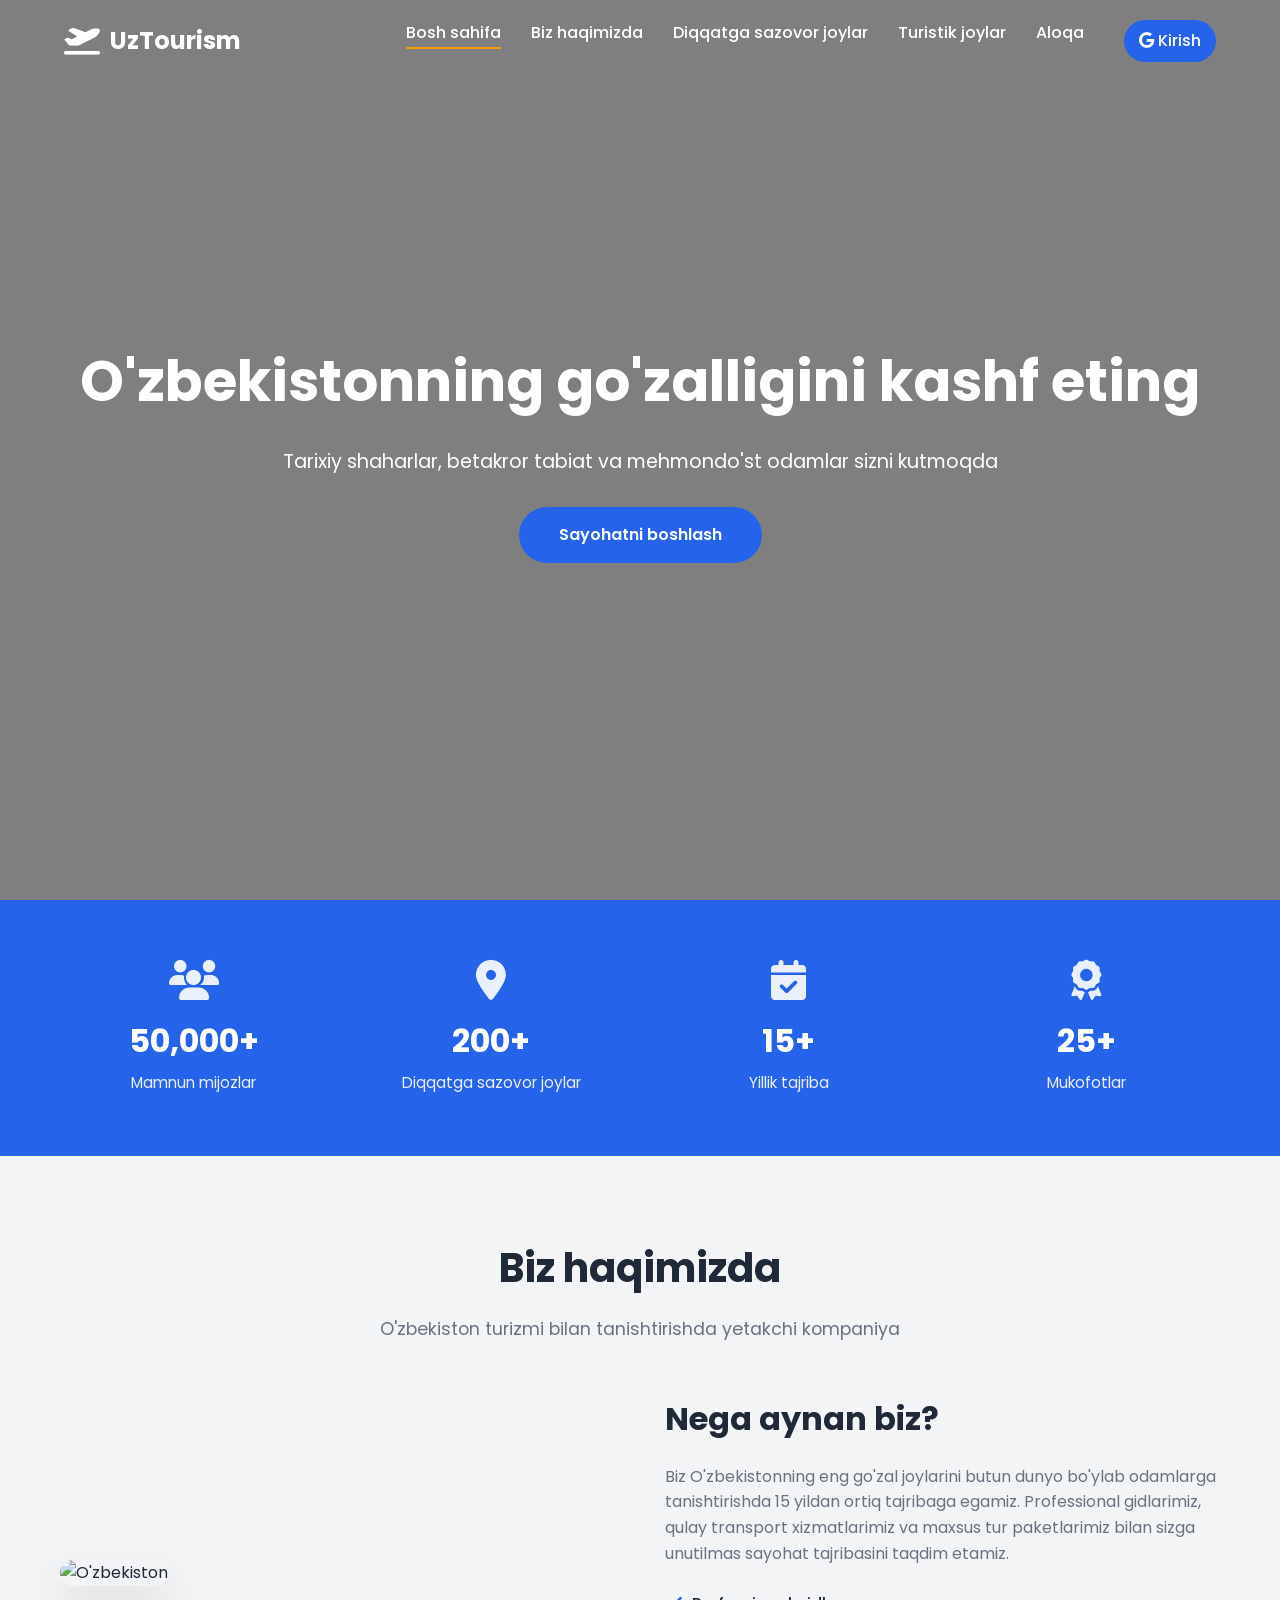
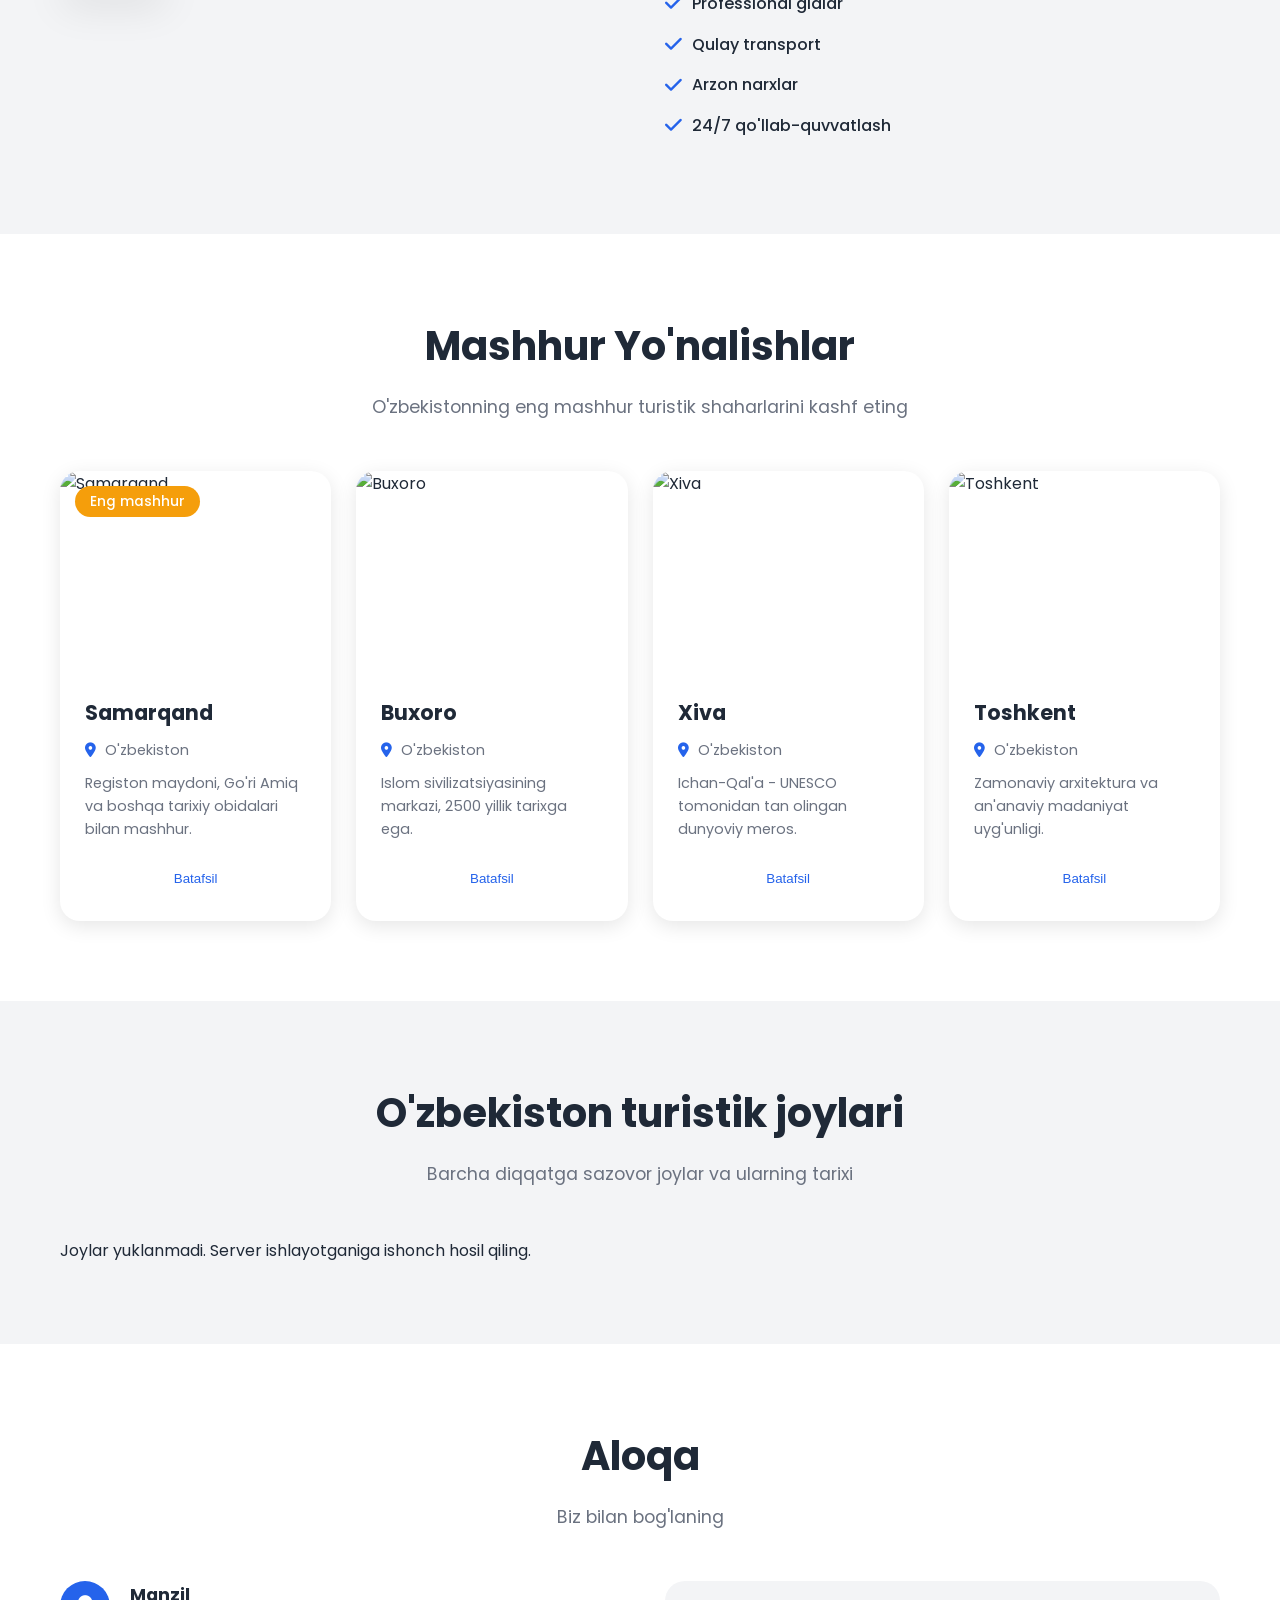
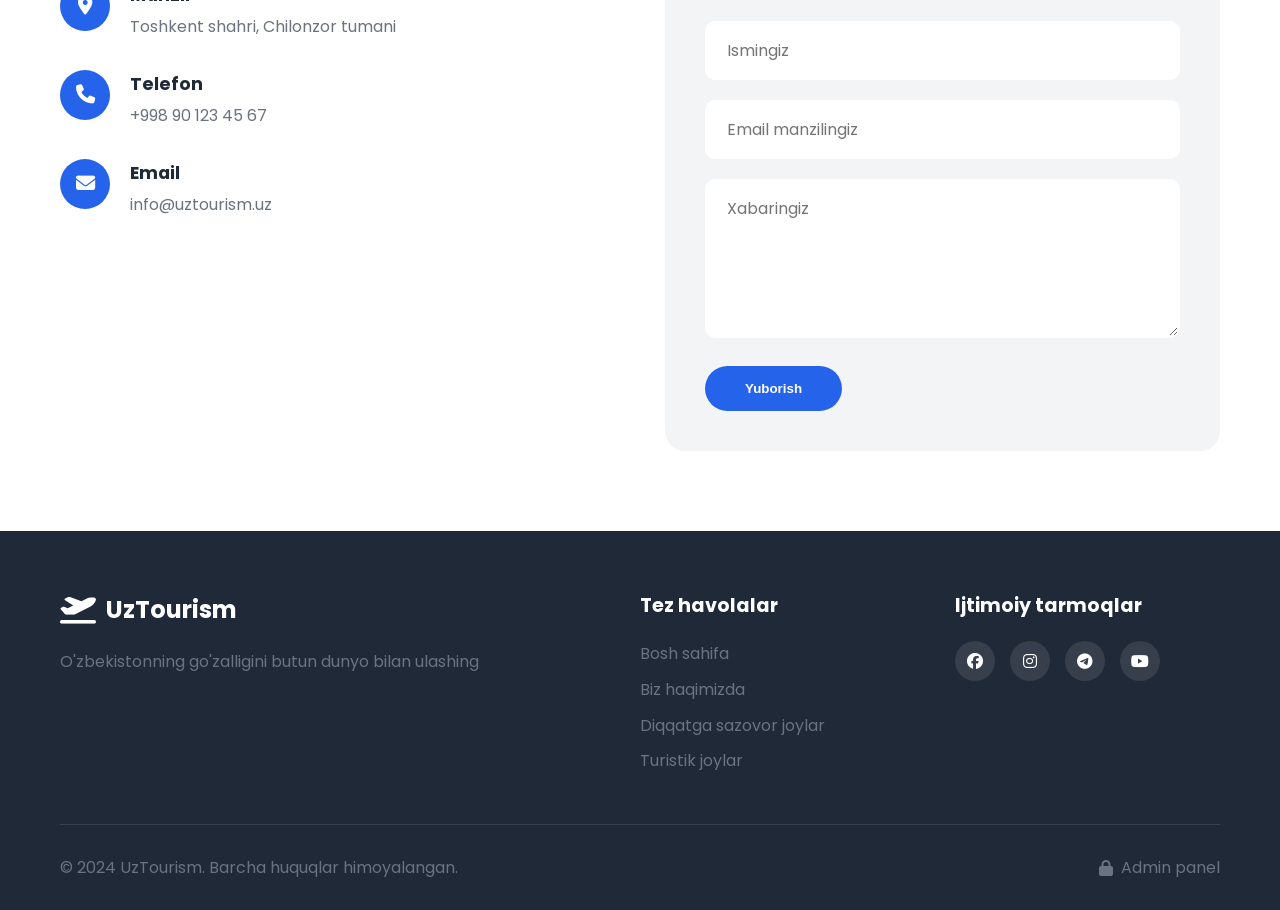
==== index.html @ 9a6a5727 "Implement dynamic CMS, SEO optimizations, and Contact messages system with email replies" ====
<!DOCTYPE html>
<html lang="uz">
<head>
    <meta charset="UTF-8">
    <meta name="viewport" content="width=device-width, initial-scale=1.0">
    <title>O'zbekiston Turizmi - Eng Zo'r Sayohat Paketlari</title>
    
    <!-- SEO Meta Tags -->
    <meta name="description" content="O'zbekistonning eng go'zal joylari, tarixiy shaharlari va arzon turistik paketlari. Samarqand, Buxoro, Xiva kabi shaharlarga qiziqarli sayohatlar.">
    <meta name="keywords" content="O'zbekiston turizmi, sayohat, tur paketlar, Samarqand, Buxoro, Xiva, sayohat narxlari, turizm agentligi">
    <meta name="author" content="UzTourism">
    <meta name="robots" content="index, follow">
    <link rel="canonical" href="https://uztourism.uz/">
    
    <!-- Open Graph (Facebook, Telegram) -->
    <meta property="og:title" content="UzTourism - O'zbekiston bo'ylab sayohatlar">
    <meta property="og:description" content="Eng hamyonbop va qiziqarli sayohat paketlari bizda. O'zbekistonning go'zalligini biz bilan kashf eting.">
    <meta property="og:image" content="https://images.unsplash.com/photo-1564507592333-c60657eea523?w=1200">
    <meta property="og:url" content="https://uztourism.uz/">
    <meta property="og:type" content="website">
    
    <!-- Twitter Card -->
    <meta name="twitter:card" content="summary_large_image">
    <meta name="twitter:title" content="UzTourism - O'zbekiston bo'ylab sayohatlar">
    <meta name="twitter:description" content="Eng hamyonbop va qiziqarli sayohat paketlari bizda.">
    <meta name="twitter:image" content="https://images.unsplash.com/photo-1564507592333-c60657eea523?w=1200">

    <link rel="stylesheet" href="css/style.css">
    <link href="https://fonts.googleapis.com/css2?family=Poppins:wght@300;400;500;600;700&display=swap" rel="stylesheet">
    <link rel="stylesheet" href="https://cdnjs.cloudflare.com/ajax/libs/font-awesome/6.4.0/css/all.min.css">

    <!-- JSON-LD Structured Data -->
    <script type="application/ld+json">
    {
      "@context": "https://schema.org",
      "@type": "TravelAgency",
      "name": "UzTourism",
      "url": "https://uztourism.uz/",
      "logo": "https://uztourism.uz/images/logo.png",
      "description": "O'zbekistonning eng go'zal joylarini butun dunyo bo'ylab odamlarga tanishtirishda yetakchi kompaniya.",
      "telephone": "+998 90 123 45 67",
      "address": {
        "@type": "PostalAddress",
        "streetAddress": "Chilonzor tumani",
        "addressLocality": "Toshkent",
        "addressCountry": "UZ"
      },
      "priceRange": "$$"
    }
    </script>
</head>
<body>
    <!-- Header -->
    <header class="header">
        <nav class="navbar">
            <div class="logo">
                <i class="fas fa-plane-departure"></i>
                <span>UzTourism</span>
            </div>
            <ul class="nav-links">
                <li><a href="#home" class="active">Bosh sahifa</a></li>
                <li><a href="#about">Biz haqimizda</a></li>
                <li><a href="#destinations">Diqqatga sazovor joylar</a></li>
                <li><a href="#places">Turistik joylar</a></li>
                <li><a href="#contact">Aloqa</a></li>
                <li id="auth-container">
                    <a href="/auth/google/login" class="btn-primary auth-btn" style="padding: 8px 15px; margin-left: 10px;"><i class="fab fa-google"></i> Kirish</a>
                </li>
            </ul>
            <div class="hamburger">
                <span></span>
                <span></span>
                <span></span>
            </div>
        </nav>
    </header>

    <!-- Hero Section -->
    <section id="home" class="hero">
        <div class="hero-content">
            <h1 id="hero-title">O'zbekistonning go'zalligini kashf eting</h1>
            <p id="hero-subtitle">Tarixiy shaharlar, betakror tabiat va mehmondo'st odamlar sizni kutmoqda</p>
            <a href="#destinations" class="btn-primary">Sayohatni boshlash</a>
        </div>
        <div class="hero-slider">
            <div id="hero-img1" class="slide active" style="background-image: url('https://images.unsplash.com/photo-1564507592333-c60657eea523?w=1920')"></div>
            <div id="hero-img2" class="slide" style="background-image: url('https://images.unsplash.com/photo-1548013146-72479768bada?w=1920')"></div>
            <div id="hero-img3" class="slide" style="background-image: url('https://images.unsplash.com/photo-1476514525535-07fb3b4ae5f1?w=1920')"></div>
        </div>
    </section>

    <!-- Stats Section -->
    <section class="stats">
        <div class="container">
            <div class="stat-item">
                <i class="fas fa-users"></i>
                <h3>50,000+</h3>
                <p>Mamnun mijozlar</p>
            </div>
            <div class="stat-item">
                <i class="fas fa-map-marker-alt"></i>
                <h3>200+</h3>
                <p>Diqqatga sazovor joylar</p>
            </div>
            <div class="stat-item">
                <i class="fas fa-calendar-check"></i>
                <h3>15+</h3>
                <p>Yillik tajriba</p>
            </div>
            <div class="stat-item">
                <i class="fas fa-award"></i>
                <h3>25+</h3>
                <p>Mukofotlar</p>
            </div>
        </div>
    </section>

    <!-- About Section -->
    <section id="about" class="about">
        <div class="container">
            <div class="section-header">
                <h2 id="about-title">Biz haqimizda</h2>
                <p id="about-subtitle">O'zbekiston turizmi bilan tanishtirishda yetakchi kompaniya</p>
            </div>
            <div class="about-content">
                <div class="about-image">
                    <img src="https://images.unsplash.com/photo-1589308078059-be1415eab4c3?w=800" alt="O'zbekiston">
                </div>
                <div class="about-text">
                    <h3>Nega aynan biz?</h3>
                    <p id="about-text">Biz O'zbekistonning eng go'zal joylarini butun dunyo bo'ylab odamlarga tanishtirishda 15 yildan ortiq tajribaga egamiz. Professional gidlarimiz, qulay transport xizmatlarimiz va maxsus tur paketlarimiz bilan sizga unutilmas sayohat tajribasini taqdim etamiz.</p>
                    <ul class="features">
                        <li><i class="fas fa-check"></i> Professional gidlar</li>
                        <li><i class="fas fa-check"></i> Qulay transport</li>
                        <li><i class="fas fa-check"></i> Arzon narxlar</li>
                        <li><i class="fas fa-check"></i> 24/7 qo'llab-quvvatlash</li>
                    </ul>
                </div>
            </div>
        </div>
    </section>

    <!-- Destinations Section -->
    <section id="destinations" class="destinations">
        <div class="container">
            <div class="section-header">
                <h2 id="destinations-title">Mashhur Yo'nalishlar</h2>
                <p id="destinations-subtitle">O'zbekistonning eng mashhur turistik shaharlarini kashf eting</p>
            </div>
            <div class="destinations-grid">
                <div class="destination-card">
                    <div class="card-image">
                        <img id="dest1-img" src="https://images.unsplash.com/photo-1564507592333-c60657eea523?w=600" alt="Samarqand">
                        <div class="card-badge">Eng mashhur</div>
                    </div>
                    <div class="card-content">
                        <h3 id="dest1-name">Samarqand</h3>
                        <p><i class="fas fa-map-marker-alt"></i> O'zbekiston</p>
                        <p class="description" id="dest1-desc">Registon maydoni, Go'ri Amiq va boshqa tarixiy obidalari bilan mashhur.</p>
                        <button onclick="openDestinationModal(1)" class="btn-secondary" style="border:none; cursor:pointer; width:100%;">Batafsil</button>
                    </div>
                </div>
                <div class="destination-card">
                    <div class="card-image">
                        <img id="dest2-img" src="https://images.unsplash.com/photo-1548013146-72479768bada?w=600" alt="Buxoro">
                    </div>
                    <div class="card-content">
                        <h3 id="dest2-name">Buxoro</h3>
                        <p><i class="fas fa-map-marker-alt"></i> O'zbekiston</p>
                        <p class="description" id="dest2-desc">Islom sivilizatsiyasining markazi, 2500 yillik tarixga ega.</p>
                        <button onclick="openDestinationModal(2)" class="btn-secondary" style="border:none; cursor:pointer; width:100%;">Batafsil</button>
                    </div>
                </div>
                <div class="destination-card">
                    <div class="card-image">
                        <img id="dest3-img" src="https://images.unsplash.com/photo-1599576935803-91efed66198f?w=600" alt="Xiva">
                    </div>
                    <div class="card-content">
                        <h3 id="dest3-name">Xiva</h3>
                        <p><i class="fas fa-map-marker-alt"></i> O'zbekiston</p>
                        <p class="description" id="dest3-desc">Ichan-Qal'a - UNESCO tomonidan tan olingan dunyoviy meros.</p>
                        <button onclick="openDestinationModal(3)" class="btn-secondary" style="border:none; cursor:pointer; width:100%;">Batafsil</button>
                    </div>
                </div>
                <div class="destination-card">
                    <div class="card-image">
                        <img id="dest4-img" src="https://images.unsplash.com/photo-1605548230624-8d2d639e7022?w=600" alt="Toshkent">
                    </div>
                    <div class="card-content">
                        <h3 id="dest4-name">Toshkent</h3>
                        <p><i class="fas fa-map-marker-alt"></i> O'zbekiston</p>
                        <p class="description" id="dest4-desc">Zamonaviy arxitektura va an'anaviy madaniyat uyg'unligi.</p>
                        <button onclick="openDestinationModal(4)" class="btn-secondary" style="border:none; cursor:pointer; width:100%;">Batafsil</button>
                    </div>
                </div>
            </div>
        </div>
    </section>

    <!-- Places Section -->
    <section id="places" class="places">
        <div class="container">
            <div class="section-header">
                <h2>O'zbekiston turistik joylari</h2>
                <p>Barcha diqqatga sazovor joylar va ularning tarixi</p>
            </div>
            <div id="places-container" class="places-grid">
                <!-- Places will be loaded dynamically -->
            </div>
        </div>
    </section>

    <!-- Contact Section -->
    <section id="contact" class="contact">
        <div class="container">
            <div class="section-header">
                <h2>Aloqa</h2>
                <p>Biz bilan bog'laning</p>
            </div>
            <div class="contact-content">
                <div class="contact-info">
                    <div class="info-item">
                        <i class="fas fa-map-marker-alt"></i>
                        <div>
                            <h4>Manzil</h4>
                            <p id="contact-address">Toshkent shahri, Chilonzor tumani</p>
                        </div>
                    </div>
                    <div class="info-item">
                        <i class="fas fa-phone"></i>
                        <div>
                            <h4>Telefon</h4>
                            <p id="contact-phone">+998 90 123 45 67</p>
                        </div>
                    </div>
                    <div class="info-item">
                        <i class="fas fa-envelope"></i>
                        <div>
                            <h4>Email</h4>
                            <p id="contact-email">info@uztourism.uz</p>
                        </div>
                    </div>
                </div>
                <form class="contact-form" id="contact-form">
                    <div class="form-group">
                        <input type="text" id="name" placeholder="Ismingiz" required>
                    </div>
                    <div class="form-group">
                        <input type="email" id="email" placeholder="Email manzilingiz" required>
                    </div>
                    <div class="form-group">
                        <textarea id="message" placeholder="Xabaringiz" rows="5" required></textarea>
                    </div>
                    <button type="submit" class="btn-primary">Yuborish</button>
                </form>
            </div>
        </div>
    </section>

    <!-- Footer -->
    <footer class="footer">
        <div class="container">
            <div class="footer-content">
                <div class="footer-brand">
                    <div class="logo">
                        <i class="fas fa-plane-departure"></i>
                        <span>UzTourism</span>
                    </div>
                    <p>O'zbekistonning go'zalligini butun dunyo bilan ulashing</p>
                </div>
                <div class="footer-links">
                    <h4>Tez havolalar</h4>
                    <ul>
                        <li><a href="#home">Bosh sahifa</a></li>
                        <li><a href="#about">Biz haqimizda</a></li>
                        <li><a href="#destinations">Diqqatga sazovor joylar</a></li>
                        <li><a href="#places">Turistik joylar</a></li>
                    </ul>
                </div>
                <div class="footer-social">
                    <h4>Ijtimoiy tarmoqlar</h4>
                    <div class="social-icons">
                        <a href="#"><i class="fab fa-facebook"></i></a>
                        <a href="#"><i class="fab fa-instagram"></i></a>
                        <a href="#"><i class="fab fa-telegram"></i></a>
                        <a href="#"><i class="fab fa-youtube"></i></a>
                    </div>
                </div>
            </div>
            <div class="footer-bottom">
                <p>&copy; 2024 UzTourism. Barcha huquqlar himoyalangan.</p>
                <a href="/admin/login" class="admin-link"><i class="fas fa-lock"></i> Admin panel</a>
            </div>
        </div>
    </footer>

    <!-- Place Details Modal -->
    <div id="place-modal" class="modal">
        <div class="modal-content">
            <span class="close-modal">&times;</span>
            <div id="modal-body">
                <!-- Dynamic content here -->
            </div>
        </div>
    </div>

    <script src="js/main.js"></script>
</body>
</html>
---- css/style.css ----
/* Reset & Base Styles */
* {
    margin: 0;
    padding: 0;
    box-sizing: border-box;
}

:root {
    --primary-color: #2563eb;
    --primary-dark: #1d4ed8;
    --secondary-color: #f59e0b;
    --text-dark: #1f2937;
    --text-light: #6b7280;
    --bg-light: #f3f4f6;
    --white: #ffffff;
    --transition: all 0.3s ease;
}

html {
    scroll-behavior: smooth;
}

body {
    font-family: 'Poppins', sans-serif;
    line-height: 1.6;
    color: var(--text-dark);
}

.container {
    max-width: 1200px;
    margin: 0 auto;
    padding: 0 20px;
}

/* Header */
.header {
    position: fixed;
    top: 0;
    left: 0;
    width: 100%;
    z-index: 1000;
    background: transparent;
    transition: var(--transition);
}

.header.scrolled {
    background: var(--white);
    box-shadow: 0 2px 20px rgba(0, 0, 0, 0.1);
}

.navbar {
    display: flex;
    justify-content: space-between;
    align-items: center;
    padding: 20px 5%;
    max-width: 1400px;
    margin: 0 auto;
}

.logo {
    display: flex;
    align-items: center;
    gap: 10px;
    font-size: 1.5rem;
    font-weight: 700;
    color: var(--white);
    transition: var(--transition);
}

.header.scrolled .logo {
    color: var(--primary-color);
}

.logo i {
    font-size: 1.8rem;
}

.nav-links {
    display: flex;
    list-style: none;
    gap: 30px;
}

.nav-links a {
    text-decoration: none;
    color: var(--white);
    font-weight: 500;
    transition: var(--transition);
    position: relative;
}

.header.scrolled .nav-links a {
    color: var(--text-dark);
}

.nav-links a::after {
    content: '';
    position: absolute;
    bottom: -5px;
    left: 0;
    width: 0;
    height: 2px;
    background: var(--secondary-color);
    transition: var(--transition);
}

.nav-links a:hover::after,
.nav-links a.active::after {
    width: 100%;
}

.hamburger {
    display: none;
    flex-direction: column;
    gap: 5px;
    cursor: pointer;
}

.hamburger span {
    width: 25px;
    height: 3px;
    background: var(--white);
    transition: var(--transition);
}

.header.scrolled .hamburger span {
    background: var(--text-dark);
}

/* Hero Section */
.hero {
    position: relative;
    height: 100vh;
    display: flex;
    align-items: center;
    justify-content: center;
    overflow: hidden;
}

.hero-slider {
    position: absolute;
    top: 0;
    left: 0;
    width: 100%;
    height: 100%;
    z-index: -1;
}

.slide {
    position: absolute;
    top: 0;
    left: 0;
    width: 100%;
    height: 100%;
    background-size: cover;
    background-position: center;
    opacity: 0;
    transition: opacity 1s ease;
}

.slide.active {
    opacity: 1;
}

.slide::before {
    content: '';
    position: absolute;
    top: 0;
    left: 0;
    width: 100%;
    height: 100%;
    background: rgba(0, 0, 0, 0.5);
}

.hero-content {
    text-align: center;
    color: var(--white);
    z-index: 1;
    padding: 0 20px;
}

.hero-content h1 {
    font-size: 3.5rem;
    font-weight: 700;
    margin-bottom: 20px;
    animation: fadeInUp 1s ease;
}

.hero-content p {
    font-size: 1.2rem;
    margin-bottom: 30px;
    animation: fadeInUp 1s ease 0.2s both;
}

@keyframes fadeInUp {
    from {
        opacity: 0;
        transform: translateY(30px);
    }
    to {
        opacity: 1;
        transform: translateY(0);
    }
}

/* Buttons */
.btn-primary {
    display: inline-block;
    padding: 15px 40px;
    background: var(--primary-color);
    color: var(--white);
    text-decoration: none;
    border-radius: 50px;
    font-weight: 600;
    transition: var(--transition);
    border: none;
    cursor: pointer;
}

.btn-primary:hover {
    background: var(--primary-dark);
    transform: translateY(-3px);
    box-shadow: 0 10px 30px rgba(37, 99, 235, 0.3);
}

.btn-secondary {
    display: inline-block;
    padding: 10px 25px;
    background: transparent;
    color: var(--primary-color);
    text-decoration: none;
    border: 2px solid var(--primary-color);
    border-radius: 25px;
    font-weight: 500;
    transition: var(--transition);
}

.btn-secondary:hover {
    background: var(--primary-color);
    color: var(--white);
}

/* Stats Section */
.stats {
    background: var(--primary-color);
    padding: 60px 0;
    color: var(--white);
}

.stats .container {
    display: grid;
    grid-template-columns: repeat(4, 1fr);
    gap: 30px;
    text-align: center;
}

.stat-item i {
    font-size: 2.5rem;
    margin-bottom: 15px;
    opacity: 0.9;
}

.stat-item h3 {
    font-size: 2rem;
    font-weight: 700;
    margin-bottom: 5px;
}

.stat-item p {
    font-size: 0.95rem;
    opacity: 0.9;
}

/* Section Styles */
section {
    padding: 80px 0;
}

.section-header {
    text-align: center;
    margin-bottom: 50px;
}

.section-header h2 {
    font-size: 2.5rem;
    font-weight: 700;
    margin-bottom: 15px;
    color: var(--text-dark);
}

.section-header p {
    color: var(--text-light);
    font-size: 1.1rem;
}

/* About Section */
.about {
    background: var(--bg-light);
}

.about-content {
    display: grid;
    grid-template-columns: 1fr 1fr;
    gap: 50px;
    align-items: center;
}

.about-image {
    position: relative;
}

.about-image img {
    width: 100%;
    border-radius: 20px;
    box-shadow: 0 20px 40px rgba(0, 0, 0, 0.1);
}

.about-image::before {
    content: '';
    position: absolute;
    top: 20px;
    left: 20px;
    width: 100%;
    height: 100%;
    border: 3px solid var(--primary-color);
    border-radius: 20px;
    z-index: -1;
}

.about-text h3 {
    font-size: 2rem;
    margin-bottom: 20px;
    color: var(--text-dark);
}

.about-text p {
    margin-bottom: 25px;
    color: var(--text-light);
}

.features {
    list-style: none;
}

.features li {
    display: flex;
    align-items: center;
    gap: 10px;
    margin-bottom: 15px;
    font-weight: 500;
}

.features i {
    color: var(--primary-color);
    font-size: 1.2rem;
}

/* Destinations Section */
.destinations-grid {
    display: grid;
    grid-template-columns: repeat(4, 1fr);
    gap: 25px;
}

.destination-card {
    background: var(--white);
    border-radius: 20px;
    overflow: hidden;
    box-shadow: 0 5px 20px rgba(0, 0, 0, 0.1);
    transition: var(--transition);
}

.destination-card:hover {
    transform: translateY(-10px);
    box-shadow: 0 20px 40px rgba(0, 0, 0, 0.15);
}

.card-image {
    position: relative;
    height: 200px;
    overflow: hidden;
}

.card-image img {
    width: 100%;
    height: 100%;
    object-fit: cover;
    transition: var(--transition);
}

.destination-card:hover .card-image img {
    transform: scale(1.1);
}

.card-badge {
    position: absolute;
    top: 15px;
    left: 15px;
    background: var(--secondary-color);
    color: var(--white);
    padding: 5px 15px;
    border-radius: 20px;
    font-size: 0.85rem;
    font-weight: 500;
}

.card-content {
    padding: 25px;
}

.card-content h3 {
    font-size: 1.3rem;
    margin-bottom: 10px;
    color: var(--text-dark);
}

.card-content p {
    color: var(--text-light);
    font-size: 0.9rem;
    margin-bottom: 10px;
}

.card-content p i {
    color: var(--primary-color);
    margin-right: 5px;
}

.card-content .description {
    margin-bottom: 20px;
}

/* Places Section */
.places {
    background: var(--bg-light);
}

.places-grid {
    display: grid;
    grid-template-columns: repeat(2, 1fr);
    gap: 30px;
}

.place-card {
    background: var(--white);
    border-radius: 20px;
    overflow: hidden;
    box-shadow: 0 5px 20px rgba(0, 0, 0, 0.1);
    transition: var(--transition);
    display: flex;
    flex-direction: column;
}

.place-card:hover {
    transform: translateY(-5px);
    box-shadow: 0 15px 35px rgba(0, 0, 0, 0.15);
}

.place-image {
    height: 250px;
    overflow: hidden;
    position: relative;
}

.place-image img {
    width: 100%;
    height: 100%;
    object-fit: cover;
    transition: var(--transition);
}

.place-card:hover .place-image img {
    transform: scale(1.1);
}

.place-badge {
    position: absolute;
    top: 15px;
    right: 15px;
    background: var(--secondary-color);
    color: var(--white);
    padding: 8px 16px;
    border-radius: 20px;
    font-size: 0.85rem;
    font-weight: 500;
}

.place-content {
    padding: 30px;
    flex: 1;
    display: flex;
    flex-direction: column;
}

.place-location {
    display: flex;
    align-items: center;
    gap: 8px;
    color: var(--primary-color);
    font-size: 0.9rem;
    font-weight: 500;
    margin-bottom: 15px;
}

.place-content h3 {
    font-size: 1.4rem;
    margin-bottom: 15px;
    color: var(--text-dark);
    line-height: 1.3;
}

.place-content .description {
    color: var(--text-light);
    font-size: 0.95rem;
    line-height: 1.8;
    margin-bottom: 20px;
    flex: 1;
}

.place-details {
    background: var(--bg-light);
    padding: 20px;
    border-radius: 12px;
    margin-bottom: 20px;
}

.place-details h4 {
    font-size: 1rem;
    margin-bottom: 10px;
    color: var(--text-dark);
}

.place-details ul {
    list-style: none;
}

.place-details li {
    padding: 5px 0;
    color: var(--text-light);
    font-size: 0.9rem;
    display: flex;
    align-items: center;
    gap: 8px;
}

.place-details li i {
    color: var(--primary-color);
    font-size: 0.8rem;
}

/* Contact Section */
.contact-content {
    display: grid;
    grid-template-columns: 1fr 1fr;
    gap: 50px;
}

.info-item {
    display: flex;
    align-items: flex-start;
    gap: 20px;
    margin-bottom: 30px;
}

.info-item i {
    width: 50px;
    height: 50px;
    background: var(--primary-color);
    color: var(--white);
    border-radius: 50%;
    display: flex;
    align-items: center;
    justify-content: center;
    font-size: 1.2rem;
    flex-shrink: 0;
}

.info-item h4 {
    font-size: 1.1rem;
    margin-bottom: 5px;
    color: var(--text-dark);
}

.info-item p {
    color: var(--text-light);
}

.contact-form {
    background: var(--bg-light);
    padding: 40px;
    border-radius: 20px;
}

.form-group {
    margin-bottom: 20px;
}

.form-group input,
.form-group textarea {
    width: 100%;
    padding: 15px 20px;
    border: 2px solid transparent;
    border-radius: 10px;
    font-family: inherit;
    font-size: 1rem;
    transition: var(--transition);
    background: var(--white);
}

.form-group input:focus,
.form-group textarea:focus {
    outline: none;
    border-color: var(--primary-color);
}

.form-group textarea {
    resize: vertical;
}

/* Footer */
.footer {
    background: var(--text-dark);
    color: var(--white);
    padding: 60px 0 30px;
}

.footer-content {
    display: grid;
    grid-template-columns: 2fr 1fr 1fr;
    gap: 50px;
    margin-bottom: 40px;
}

.footer-brand .logo {
    color: var(--white);
    margin-bottom: 20px;
}

.footer-brand p {
    color: var(--text-light);
    line-height: 1.6;
}

.footer-links h4,
.footer-social h4 {
    font-size: 1.2rem;
    margin-bottom: 20px;
}

.footer-links ul {
    list-style: none;
}

.footer-links li {
    margin-bottom: 10px;
}

.footer-links a {
    color: var(--text-light);
    text-decoration: none;
    transition: var(--transition);
}

.footer-links a:hover {
    color: var(--white);
    padding-left: 5px;
}

.social-icons {
    display: flex;
    gap: 15px;
}

.social-icons a {
    width: 40px;
    height: 40px;
    background: rgba(255, 255, 255, 0.1);
    border-radius: 50%;
    display: flex;
    align-items: center;
    justify-content: center;
    color: var(--white);
    text-decoration: none;
    transition: var(--transition);
}

.social-icons a:hover {
    background: var(--primary-color);
    transform: translateY(-3px);
}

.footer-bottom {
    display: flex;
    justify-content: space-between;
    align-items: center;
    padding-top: 30px;
    border-top: 1px solid rgba(255, 255, 255, 0.1);
}

.footer-bottom p {
    color: var(--text-light);
}

.admin-link {
    color: var(--text-light);
    text-decoration: none;
    display: flex;
    align-items: center;
    gap: 8px;
    transition: var(--transition);
}

.admin-link:hover {
    color: var(--white);
}

/* Responsive Design */
@media (max-width: 1024px) {
    .destinations-grid {
        grid-template-columns: repeat(2, 1fr);
    }
    
    .news-grid {
        grid-template-columns: repeat(2, 1fr);
    }
    
    .stats .container {
        grid-template-columns: repeat(2, 1fr);
    }
}

@media (max-width: 768px) {
    .nav-links {
        position: fixed;
        top: 70px;
        left: 0;
        width: 100%;
        background: var(--white);
        flex-direction: column;
        align-items: center;
        padding: 30px 0;
        gap: 20px;
        transform: translateY(-150%);
        transition: var(--transition);
    }
    
    .nav-links.active {
        transform: translateY(0);
    }
    
    .nav-links a {
        color: var(--text-dark);
    }
    
    .hamburger {
        display: flex;
    }
    
    .hero-content h1 {
        font-size: 2.5rem;
    }
    
    .about-content,
    .contact-content {
        grid-template-columns: 1fr;
    }
    
    .destinations-grid,
    .places-grid {
        grid-template-columns: 1fr;
    }
    
    .stats .container {
        grid-template-columns: repeat(2, 1fr);
    }
    
    .footer-content {
        grid-template-columns: 1fr;
        text-align: center;
    }
    
    .social-icons {
        justify-content: center;
    }
    
    .footer-bottom {
        flex-direction: column;
        gap: 15px;
    }
}

@media (max-width: 480px) {
    .hero-content h1 {
        font-size: 2rem;
    }
    
    .section-header h2 {
        font-size: 1.8rem;
    }
    
    .stats .container {
        grid-template-columns: 1fr;
    }
    
    .place-card {
        margin: 0 10px;
    }
    
    .place-image {
        height: 200px;
    }
}

/* Modal Styles */
.modal { display: none; position: fixed; z-index: 1001; left: 0; top: 0; width: 100%; height: 100%; background-color: rgba(0,0,0,0.8); }
.modal-content { background-color: #fefefe; margin: 5% auto; padding: 20px; border: 1px solid #888; width: 80%; max-width: 800px; border-radius: 10px; position: relative; }
.close-modal { position: absolute; right: 15px; top: 10px; color: #aaa; font-size: 28px; font-weight: bold; cursor: pointer; z-index: 10; }
.close-modal:hover, .close-modal:focus { color: black; text-decoration: none; cursor: pointer; }
/* Carousel Styles */
.carousel-container { position: relative; width: 100%; height: 400px; overflow: hidden; border-radius: 8px; margin-bottom: 20px; }
.carousel-slide { display: none; width: 100%; height: 100%; object-fit: cover; }
.carousel-slide.active { display: block; }
.carousel-prev, .carousel-next { cursor: pointer; position: absolute; top: 50%; width: auto; padding: 16px; margin-top: -22px; color: white; font-weight: bold; font-size: 18px; transition: 0.6s ease; border-radius: 0 3px 3px 0; user-select: none; background-color: rgba(0,0,0,0.5); }
.carousel-next { right: 0; border-radius: 3px 0 0 3px; }
.carousel-prev:hover, .carousel-next:hover { background-color: rgba(0,0,0,0.8); }
.modal-price { font-size: 1.5rem; color: var(--primary-color); font-weight: bold; margin: 15px 0; padding: 10px; background: var(--bg-light); border-radius: 8px; display: inline-block;}
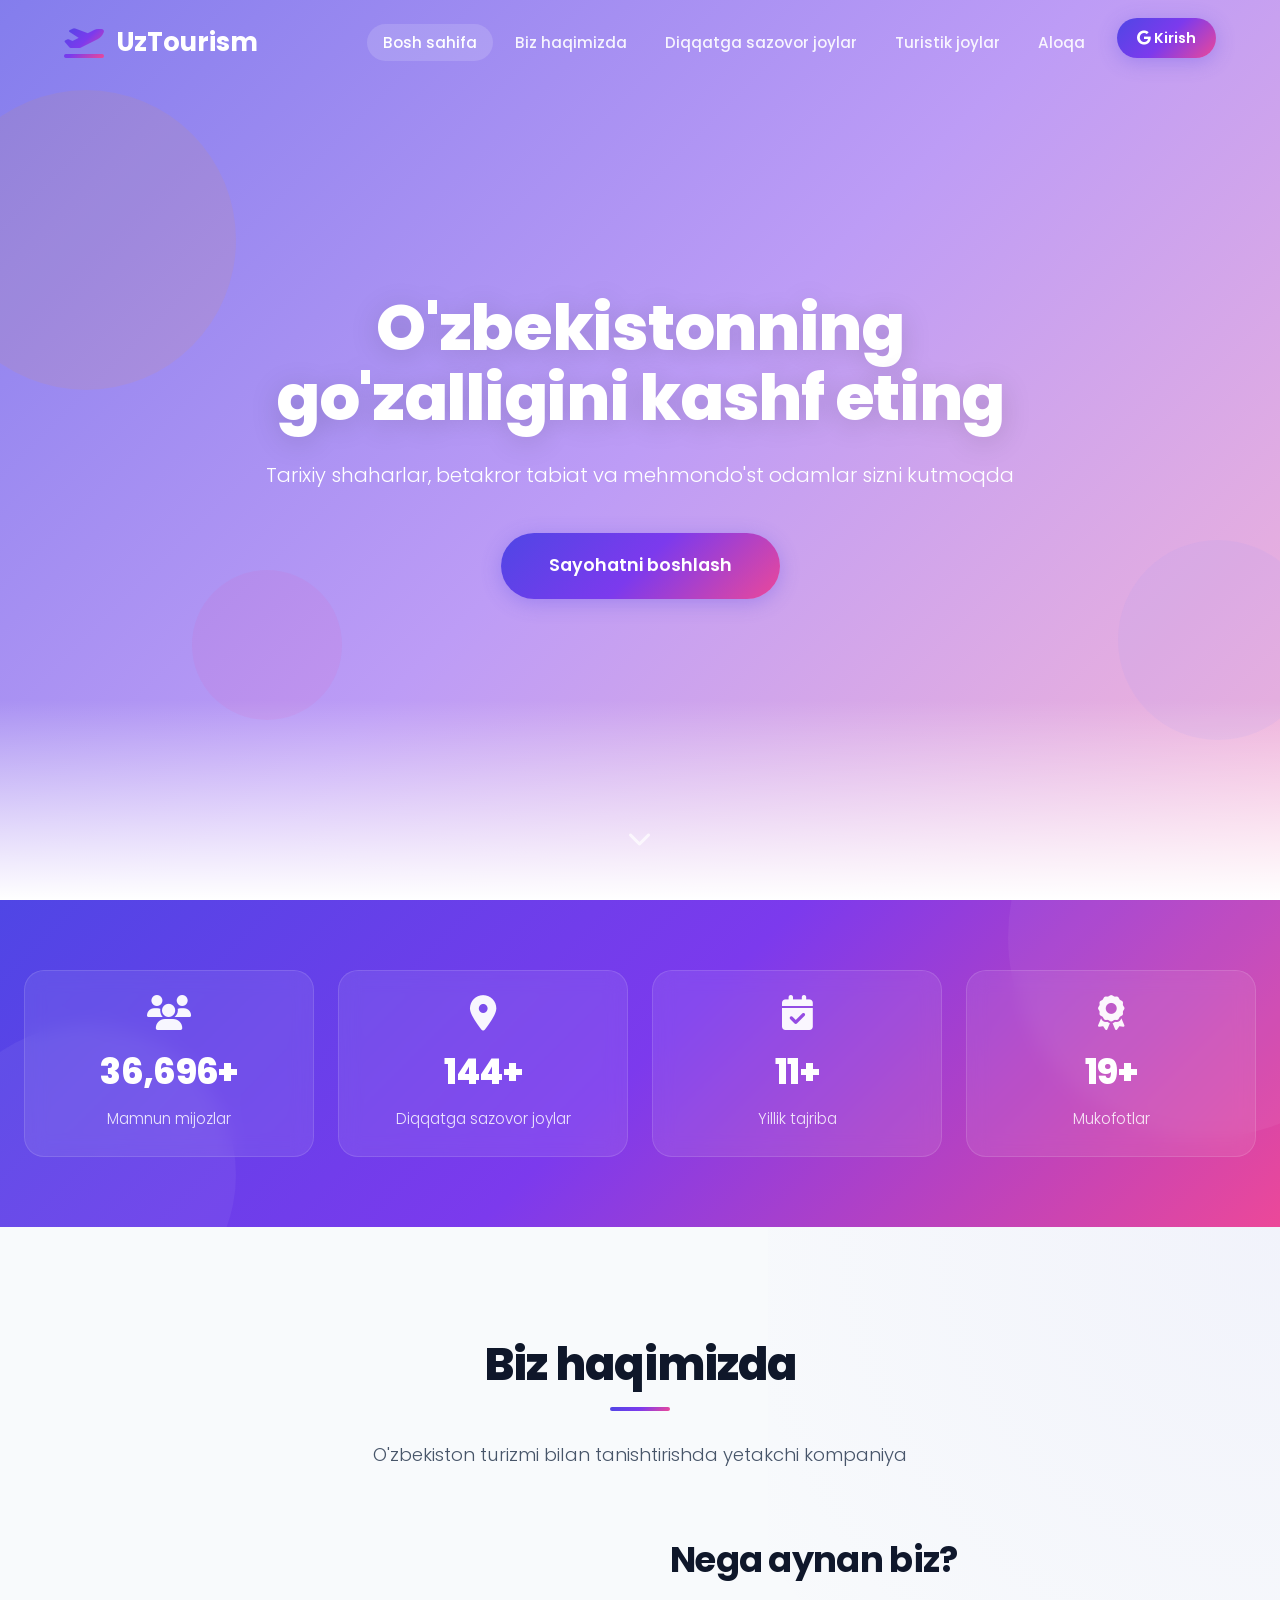
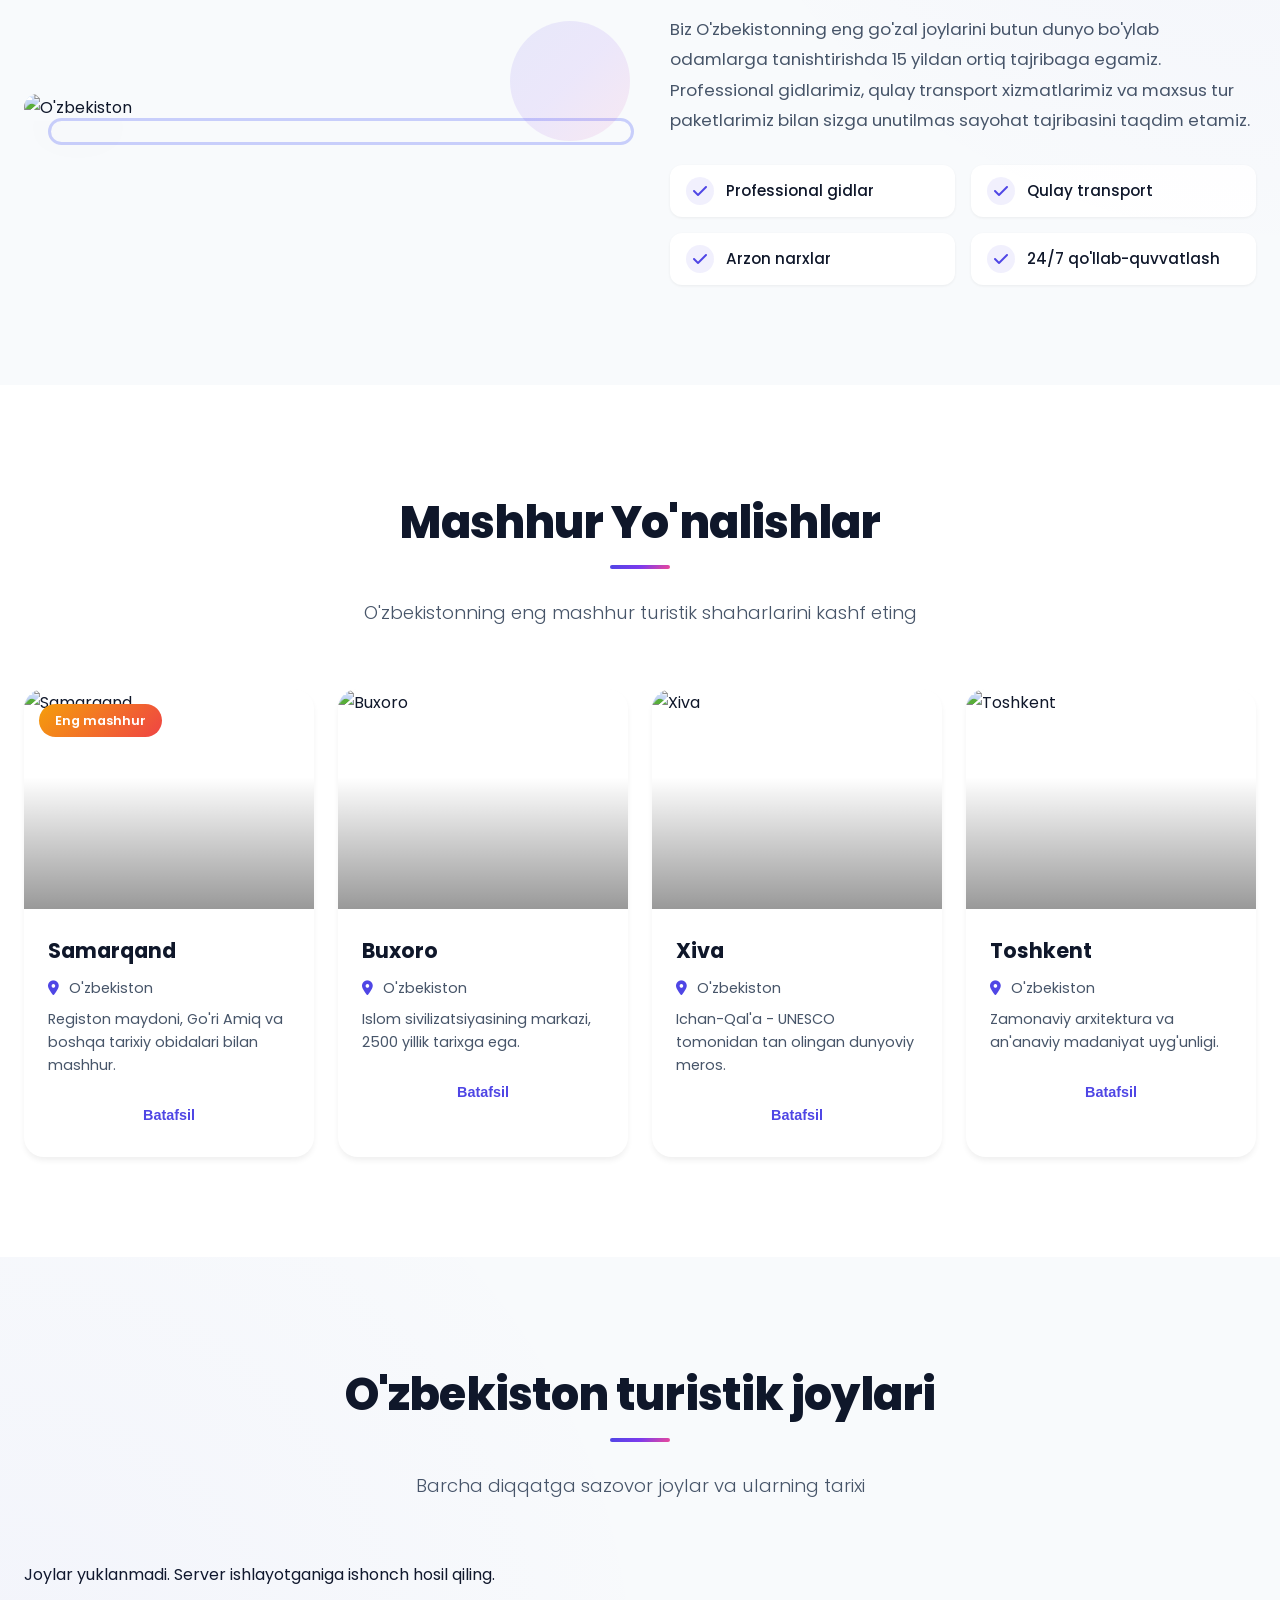
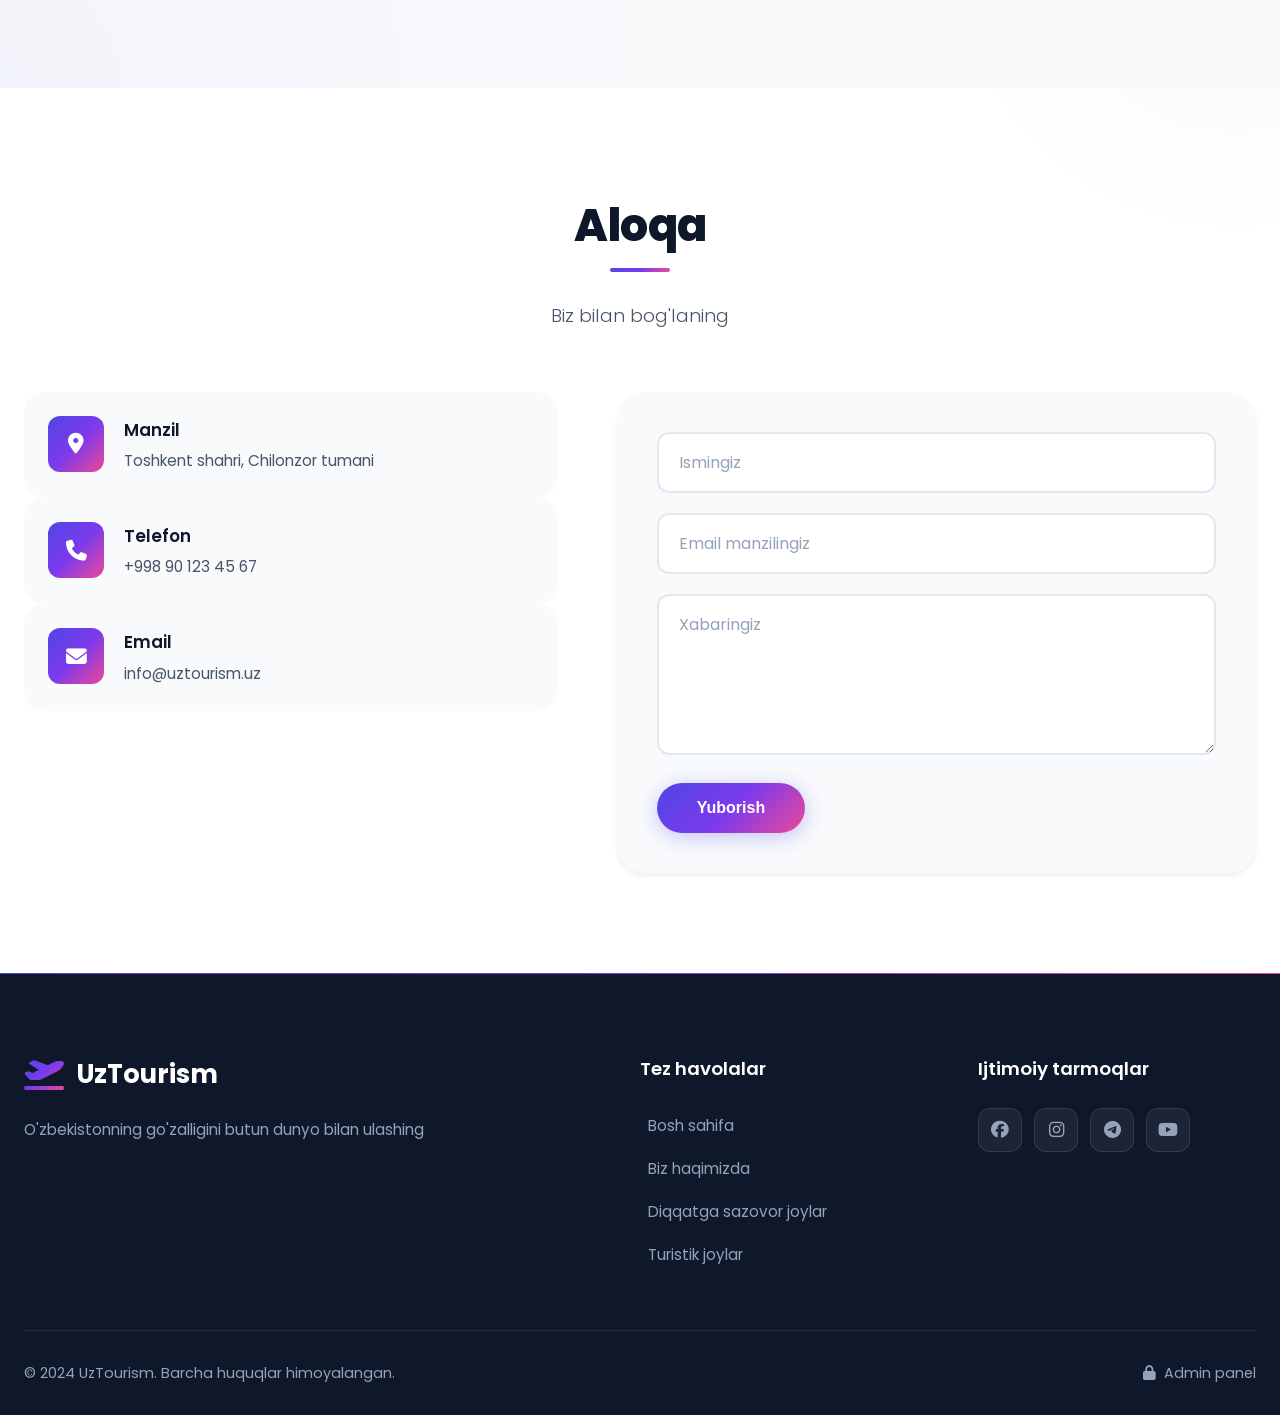
==== commit 9a9fbad3: "Update frontend: css, html, js files" ====
--- a/index.html
+++ b/index.html
@@ -77,6 +77,11 @@
 
     <!-- Hero Section -->
     <section id="home" class="hero">
+        <div class="floating-shapes">
+            <div class="floating-shape"></div>
+            <div class="floating-shape"></div>
+            <div class="floating-shape"></div>
+        </div>
         <div class="hero-content">
             <h1 id="hero-title">O'zbekistonning go'zalligini kashf eting</h1>
             <p id="hero-subtitle">Tarixiy shaharlar, betakror tabiat va mehmondo'st odamlar sizni kutmoqda</p>
@@ -87,10 +92,13 @@
             <div id="hero-img2" class="slide" style="background-image: url('https://images.unsplash.com/photo-1548013146-72479768bada?w=1920')"></div>
             <div id="hero-img3" class="slide" style="background-image: url('https://images.unsplash.com/photo-1476514525535-07fb3b4ae5f1?w=1920')"></div>
         </div>
+        <div class="hero-scroll-indicator">
+            <a href="#about"><i class="fas fa-chevron-down"></i></a>
+        </div>
     </section>
 
     <!-- Stats Section -->
-    <section class="stats">
+    <section class="stats reveal">
         <div class="container">
             <div class="stat-item">
                 <i class="fas fa-users"></i>
@@ -116,7 +124,7 @@
     </section>
 
     <!-- About Section -->
-    <section id="about" class="about">
+    <section id="about" class="about reveal">
         <div class="container">
             <div class="section-header">
                 <h2 id="about-title">Biz haqimizda</h2>
@@ -141,7 +149,7 @@
     </section>
 
     <!-- Destinations Section -->
-    <section id="destinations" class="destinations">
+    <section id="destinations" class="destinations reveal">
         <div class="container">
             <div class="section-header">
                 <h2 id="destinations-title">Mashhur Yo'nalishlar</h2>
@@ -198,7 +206,7 @@
     </section>
 
     <!-- Places Section -->
-    <section id="places" class="places">
+    <section id="places" class="places reveal">
         <div class="container">
             <div class="section-header">
                 <h2>O'zbekiston turistik joylari</h2>
@@ -211,7 +219,7 @@
     </section>
 
     <!-- Contact Section -->
-    <section id="contact" class="contact">
+    <section id="contact" class="contact reveal">
         <div class="container">
             <div class="section-header">
                 <h2>Aloqa</h2>
--- a/css/style.css
+++ b/css/style.css
@@ -1,825 +1,263 @@
-/* Reset & Base Styles */
-* {
-    margin: 0;
-    padding: 0;
-    box-sizing: border-box;
-}
+/* ============================================
+   UzTourism - Premium Tourism Website Styles
+   ============================================ */
+
+*, *::before, *::after { margin: 0; padding: 0; box-sizing: border-box; }
 
 :root {
-    --primary-color: #2563eb;
-    --primary-dark: #1d4ed8;
-    --secondary-color: #f59e0b;
-    --text-dark: #1f2937;
-    --text-light: #6b7280;
-    --bg-light: #f3f4f6;
-    --white: #ffffff;
-    --transition: all 0.3s ease;
-}
-
-html {
-    scroll-behavior: smooth;
-}
-
-body {
-    font-family: 'Poppins', sans-serif;
-    line-height: 1.6;
-    color: var(--text-dark);
-}
-
-.container {
-    max-width: 1200px;
-    margin: 0 auto;
-    padding: 0 20px;
-}
-
-/* Header */
-.header {
-    position: fixed;
-    top: 0;
-    left: 0;
-    width: 100%;
-    z-index: 1000;
-    background: transparent;
-    transition: var(--transition);
-}
-
-.header.scrolled {
-    background: var(--white);
-    box-shadow: 0 2px 20px rgba(0, 0, 0, 0.1);
-}
-
-.navbar {
-    display: flex;
-    justify-content: space-between;
-    align-items: center;
-    padding: 20px 5%;
-    max-width: 1400px;
-    margin: 0 auto;
-}
-
-.logo {
-    display: flex;
-    align-items: center;
-    gap: 10px;
-    font-size: 1.5rem;
-    font-weight: 700;
-    color: var(--white);
-    transition: var(--transition);
-}
-
-.header.scrolled .logo {
-    color: var(--primary-color);
-}
-
-.logo i {
-    font-size: 1.8rem;
-}
-
-.nav-links {
-    display: flex;
-    list-style: none;
-    gap: 30px;
-}
-
-.nav-links a {
-    text-decoration: none;
-    color: var(--white);
-    font-weight: 500;
-    transition: var(--transition);
-    position: relative;
-}
-
-.header.scrolled .nav-links a {
-    color: var(--text-dark);
-}
-
-.nav-links a::after {
-    content: '';
-    position: absolute;
-    bottom: -5px;
-    left: 0;
-    width: 0;
-    height: 2px;
-    background: var(--secondary-color);
-    transition: var(--transition);
-}
-
-.nav-links a:hover::after,
-.nav-links a.active::after {
-    width: 100%;
-}
-
-.hamburger {
-    display: none;
-    flex-direction: column;
-    gap: 5px;
-    cursor: pointer;
-}
-
-.hamburger span {
-    width: 25px;
-    height: 3px;
-    background: var(--white);
-    transition: var(--transition);
-}
-
-.header.scrolled .hamburger span {
-    background: var(--text-dark);
-}
-
-/* Hero Section */
-.hero {
-    position: relative;
-    height: 100vh;
-    display: flex;
-    align-items: center;
-    justify-content: center;
-    overflow: hidden;
-}
-
-.hero-slider {
-    position: absolute;
-    top: 0;
-    left: 0;
-    width: 100%;
-    height: 100%;
-    z-index: -1;
-}
-
-.slide {
-    position: absolute;
-    top: 0;
-    left: 0;
-    width: 100%;
-    height: 100%;
-    background-size: cover;
-    background-position: center;
-    opacity: 0;
-    transition: opacity 1s ease;
-}
-
-.slide.active {
-    opacity: 1;
-}
-
-.slide::before {
-    content: '';
-    position: absolute;
-    top: 0;
-    left: 0;
-    width: 100%;
-    height: 100%;
-    background: rgba(0, 0, 0, 0.5);
-}
-
-.hero-content {
-    text-align: center;
-    color: var(--white);
-    z-index: 1;
-    padding: 0 20px;
-}
-
-.hero-content h1 {
-    font-size: 3.5rem;
-    font-weight: 700;
-    margin-bottom: 20px;
-    animation: fadeInUp 1s ease;
-}
-
-.hero-content p {
-    font-size: 1.2rem;
-    margin-bottom: 30px;
-    animation: fadeInUp 1s ease 0.2s both;
-}
-
-@keyframes fadeInUp {
-    from {
-        opacity: 0;
-        transform: translateY(30px);
-    }
-    to {
-        opacity: 1;
-        transform: translateY(0);
-    }
-}
-
-/* Buttons */
-.btn-primary {
-    display: inline-block;
-    padding: 15px 40px;
-    background: var(--primary-color);
-    color: var(--white);
-    text-decoration: none;
-    border-radius: 50px;
-    font-weight: 600;
-    transition: var(--transition);
-    border: none;
-    cursor: pointer;
-}
-
-.btn-primary:hover {
-    background: var(--primary-dark);
-    transform: translateY(-3px);
-    box-shadow: 0 10px 30px rgba(37, 99, 235, 0.3);
-}
-
-.btn-secondary {
-    display: inline-block;
-    padding: 10px 25px;
-    background: transparent;
-    color: var(--primary-color);
-    text-decoration: none;
-    border: 2px solid var(--primary-color);
-    border-radius: 25px;
-    font-weight: 500;
-    transition: var(--transition);
-}
-
-.btn-secondary:hover {
-    background: var(--primary-color);
-    color: var(--white);
-}
-
-/* Stats Section */
-.stats {
-    background: var(--primary-color);
-    padding: 60px 0;
-    color: var(--white);
-}
-
-.stats .container {
-    display: grid;
-    grid-template-columns: repeat(4, 1fr);
-    gap: 30px;
-    text-align: center;
-}
-
-.stat-item i {
-    font-size: 2.5rem;
-    margin-bottom: 15px;
-    opacity: 0.9;
-}
-
-.stat-item h3 {
-    font-size: 2rem;
-    font-weight: 700;
-    margin-bottom: 5px;
-}
-
-.stat-item p {
-    font-size: 0.95rem;
-    opacity: 0.9;
-}
-
-/* Section Styles */
-section {
-    padding: 80px 0;
-}
-
-.section-header {
-    text-align: center;
-    margin-bottom: 50px;
-}
-
-.section-header h2 {
-    font-size: 2.5rem;
-    font-weight: 700;
-    margin-bottom: 15px;
-    color: var(--text-dark);
-}
-
-.section-header p {
-    color: var(--text-light);
-    font-size: 1.1rem;
-}
-
-/* About Section */
-.about {
-    background: var(--bg-light);
-}
-
-.about-content {
-    display: grid;
-    grid-template-columns: 1fr 1fr;
-    gap: 50px;
-    align-items: center;
-}
-
-.about-image {
-    position: relative;
-}
-
-.about-image img {
-    width: 100%;
-    border-radius: 20px;
-    box-shadow: 0 20px 40px rgba(0, 0, 0, 0.1);
-}
-
-.about-image::before {
-    content: '';
-    position: absolute;
-    top: 20px;
-    left: 20px;
-    width: 100%;
-    height: 100%;
-    border: 3px solid var(--primary-color);
-    border-radius: 20px;
-    z-index: -1;
-}
-
-.about-text h3 {
-    font-size: 2rem;
-    margin-bottom: 20px;
-    color: var(--text-dark);
-}
-
-.about-text p {
-    margin-bottom: 25px;
-    color: var(--text-light);
-}
-
-.features {
-    list-style: none;
-}
-
-.features li {
-    display: flex;
-    align-items: center;
-    gap: 10px;
-    margin-bottom: 15px;
-    font-weight: 500;
-}
-
-.features i {
-    color: var(--primary-color);
-    font-size: 1.2rem;
-}
-
-/* Destinations Section */
-.destinations-grid {
-    display: grid;
-    grid-template-columns: repeat(4, 1fr);
-    gap: 25px;
-}
-
-.destination-card {
-    background: var(--white);
-    border-radius: 20px;
-    overflow: hidden;
-    box-shadow: 0 5px 20px rgba(0, 0, 0, 0.1);
-    transition: var(--transition);
-}
-
-.destination-card:hover {
-    transform: translateY(-10px);
-    box-shadow: 0 20px 40px rgba(0, 0, 0, 0.15);
-}
-
-.card-image {
-    position: relative;
-    height: 200px;
-    overflow: hidden;
-}
-
-.card-image img {
-    width: 100%;
-    height: 100%;
-    object-fit: cover;
-    transition: var(--transition);
-}
-
-.destination-card:hover .card-image img {
-    transform: scale(1.1);
-}
-
-.card-badge {
-    position: absolute;
-    top: 15px;
-    left: 15px;
-    background: var(--secondary-color);
-    color: var(--white);
-    padding: 5px 15px;
-    border-radius: 20px;
-    font-size: 0.85rem;
-    font-weight: 500;
-}
-
-.card-content {
-    padding: 25px;
-}
-
-.card-content h3 {
-    font-size: 1.3rem;
-    margin-bottom: 10px;
-    color: var(--text-dark);
-}
-
-.card-content p {
-    color: var(--text-light);
-    font-size: 0.9rem;
-    margin-bottom: 10px;
-}
-
-.card-content p i {
-    color: var(--primary-color);
-    margin-right: 5px;
-}
-
-.card-content .description {
-    margin-bottom: 20px;
-}
-
-/* Places Section */
-.places {
-    background: var(--bg-light);
-}
-
-.places-grid {
-    display: grid;
-    grid-template-columns: repeat(2, 1fr);
-    gap: 30px;
-}
-
-.place-card {
-    background: var(--white);
-    border-radius: 20px;
-    overflow: hidden;
-    box-shadow: 0 5px 20px rgba(0, 0, 0, 0.1);
-    transition: var(--transition);
-    display: flex;
-    flex-direction: column;
-}
-
-.place-card:hover {
-    transform: translateY(-5px);
-    box-shadow: 0 15px 35px rgba(0, 0, 0, 0.15);
-}
-
-.place-image {
-    height: 250px;
-    overflow: hidden;
-    position: relative;
-}
-
-.place-image img {
-    width: 100%;
-    height: 100%;
-    object-fit: cover;
-    transition: var(--transition);
-}
-
-.place-card:hover .place-image img {
-    transform: scale(1.1);
-}
-
-.place-badge {
-    position: absolute;
-    top: 15px;
-    right: 15px;
-    background: var(--secondary-color);
-    color: var(--white);
-    padding: 8px 16px;
-    border-radius: 20px;
-    font-size: 0.85rem;
-    font-weight: 500;
-}
-
-.place-content {
-    padding: 30px;
-    flex: 1;
-    display: flex;
-    flex-direction: column;
-}
-
-.place-location {
-    display: flex;
-    align-items: center;
-    gap: 8px;
-    color: var(--primary-color);
-    font-size: 0.9rem;
-    font-weight: 500;
-    margin-bottom: 15px;
-}
-
-.place-content h3 {
-    font-size: 1.4rem;
-    margin-bottom: 15px;
-    color: var(--text-dark);
-    line-height: 1.3;
-}
-
-.place-content .description {
-    color: var(--text-light);
-    font-size: 0.95rem;
-    line-height: 1.8;
-    margin-bottom: 20px;
-    flex: 1;
-}
-
-.place-details {
-    background: var(--bg-light);
-    padding: 20px;
-    border-radius: 12px;
-    margin-bottom: 20px;
-}
-
-.place-details h4 {
-    font-size: 1rem;
-    margin-bottom: 10px;
-    color: var(--text-dark);
-}
-
-.place-details ul {
-    list-style: none;
-}
-
-.place-details li {
-    padding: 5px 0;
-    color: var(--text-light);
-    font-size: 0.9rem;
-    display: flex;
-    align-items: center;
-    gap: 8px;
-}
-
-.place-details li i {
-    color: var(--primary-color);
-    font-size: 0.8rem;
-}
-
-/* Contact Section */
-.contact-content {
-    display: grid;
-    grid-template-columns: 1fr 1fr;
-    gap: 50px;
-}
-
-.info-item {
-    display: flex;
-    align-items: flex-start;
-    gap: 20px;
-    margin-bottom: 30px;
-}
-
-.info-item i {
-    width: 50px;
-    height: 50px;
-    background: var(--primary-color);
-    color: var(--white);
-    border-radius: 50%;
-    display: flex;
-    align-items: center;
-    justify-content: center;
-    font-size: 1.2rem;
-    flex-shrink: 0;
-}
-
-.info-item h4 {
-    font-size: 1.1rem;
-    margin-bottom: 5px;
-    color: var(--text-dark);
-}
-
-.info-item p {
-    color: var(--text-light);
-}
-
-.contact-form {
-    background: var(--bg-light);
-    padding: 40px;
-    border-radius: 20px;
-}
-
-.form-group {
-    margin-bottom: 20px;
-}
-
-.form-group input,
-.form-group textarea {
-    width: 100%;
-    padding: 15px 20px;
-    border: 2px solid transparent;
-    border-radius: 10px;
-    font-family: inherit;
-    font-size: 1rem;
-    transition: var(--transition);
-    background: var(--white);
-}
-
-.form-group input:focus,
-.form-group textarea:focus {
-    outline: none;
-    border-color: var(--primary-color);
-}
-
-.form-group textarea {
-    resize: vertical;
-}
-
-/* Footer */
-.footer {
-    background: var(--text-dark);
-    color: var(--white);
-    padding: 60px 0 30px;
-}
-
-.footer-content {
-    display: grid;
-    grid-template-columns: 2fr 1fr 1fr;
-    gap: 50px;
-    margin-bottom: 40px;
-}
-
-.footer-brand .logo {
-    color: var(--white);
-    margin-bottom: 20px;
-}
-
-.footer-brand p {
-    color: var(--text-light);
-    line-height: 1.6;
-}
-
-.footer-links h4,
-.footer-social h4 {
-    font-size: 1.2rem;
-    margin-bottom: 20px;
-}
-
-.footer-links ul {
-    list-style: none;
-}
-
-.footer-links li {
-    margin-bottom: 10px;
-}
-
-.footer-links a {
-    color: var(--text-light);
-    text-decoration: none;
-    transition: var(--transition);
-}
-
-.footer-links a:hover {
-    color: var(--white);
-    padding-left: 5px;
-}
-
-.social-icons {
-    display: flex;
-    gap: 15px;
-}
-
-.social-icons a {
-    width: 40px;
-    height: 40px;
-    background: rgba(255, 255, 255, 0.1);
-    border-radius: 50%;
-    display: flex;
-    align-items: center;
-    justify-content: center;
-    color: var(--white);
-    text-decoration: none;
-    transition: var(--transition);
-}
-
-.social-icons a:hover {
-    background: var(--primary-color);
-    transform: translateY(-3px);
-}
-
-.footer-bottom {
-    display: flex;
-    justify-content: space-between;
-    align-items: center;
-    padding-top: 30px;
-    border-top: 1px solid rgba(255, 255, 255, 0.1);
-}
-
-.footer-bottom p {
-    color: var(--text-light);
-}
-
-.admin-link {
-    color: var(--text-light);
-    text-decoration: none;
-    display: flex;
-    align-items: center;
-    gap: 8px;
-    transition: var(--transition);
-}
-
-.admin-link:hover {
-    color: var(--white);
-}
-
-/* Responsive Design */
+    --primary: #4f46e5;
+    --primary-light: #818cf8;
+    --primary-dark: #3730a3;
+    --accent: #f59e0b;
+    --accent-light: #fbbf24;
+    --gradient-1: linear-gradient(135deg, #4f46e5 0%, #7c3aed 50%, #ec4899 100%);
+    --gradient-2: linear-gradient(135deg, #06b6d4 0%, #4f46e5 100%);
+    --gradient-3: linear-gradient(135deg, #f59e0b 0%, #ef4444 100%);
+    --gradient-hero: linear-gradient(135deg, rgba(79,70,229,0.7) 0%, rgba(124,58,237,0.5) 50%, rgba(236,72,153,0.4) 100%);
+    --text-dark: #0f172a;
+    --text-mid: #475569;
+    --text-light: #94a3b8;
+    --bg-white: #ffffff;
+    --bg-light: #f8fafc;
+    --bg-soft: #f1f5f9;
+    --bg-dark: #0f172a;
+    --border: #e2e8f0;
+    --shadow-sm: 0 1px 3px rgba(0,0,0,0.06);
+    --shadow-md: 0 4px 6px -1px rgba(0,0,0,0.07);
+    --shadow-lg: 0 10px 25px -5px rgba(0,0,0,0.08);
+    --shadow-xl: 0 20px 50px -12px rgba(0,0,0,0.15);
+    --radius-sm: 8px;
+    --radius-md: 12px;
+    --radius-lg: 20px;
+    --radius-xl: 28px;
+    --radius-full: 9999px;
+    --transition: all 0.3s cubic-bezier(0.4, 0, 0.2, 1);
+    --transition-slow: all 0.5s cubic-bezier(0.4, 0, 0.2, 1);
+    --transition-bounce: all 0.4s cubic-bezier(0.34, 1.56, 0.64, 1);
+}
+
+html { scroll-behavior: smooth; }
+body { font-family: 'Poppins', sans-serif; line-height: 1.7; color: var(--text-dark); background: var(--bg-white); overflow-x: hidden; }
+.container { max-width: 1280px; margin: 0 auto; padding: 0 24px; }
+::-webkit-scrollbar { width: 8px; }
+::-webkit-scrollbar-track { background: var(--bg-soft); }
+::-webkit-scrollbar-thumb { background: var(--primary-light); border-radius: 4px; }
+
+/* HEADER */
+.header { position: fixed; top: 0; left: 0; width: 100%; z-index: 1000; background: transparent; transition: var(--transition); }
+.header.scrolled { background: rgba(255,255,255,0.85); backdrop-filter: blur(20px); -webkit-backdrop-filter: blur(20px); border-bottom: 1px solid rgba(226,232,240,0.6); box-shadow: var(--shadow-md); }
+.navbar { display: flex; justify-content: space-between; align-items: center; padding: 18px 5%; max-width: 1400px; margin: 0 auto; }
+.logo { display: flex; align-items: center; gap: 12px; font-size: 1.6rem; font-weight: 700; color: var(--bg-white); transition: var(--transition); text-decoration: none; }
+.header.scrolled .logo { color: var(--primary); }
+.logo i { font-size: 2rem; background: var(--gradient-1); -webkit-background-clip: text; -webkit-text-fill-color: transparent; background-clip: text; }
+.nav-links { display: flex; list-style: none; gap: 6px; align-items: center; }
+.nav-links a { text-decoration: none; color: rgba(255,255,255,0.9); font-weight: 500; font-size: 0.95rem; padding: 8px 16px; border-radius: var(--radius-full); transition: var(--transition); }
+.header.scrolled .nav-links a { color: var(--text-mid); }
+.nav-links a:hover, .nav-links a.active { color: var(--bg-white); background: rgba(255,255,255,0.15); }
+.header.scrolled .nav-links a:hover, .header.scrolled .nav-links a.active { color: var(--primary); background: rgba(79,70,229,0.08); }
+.hamburger { display: none; flex-direction: column; gap: 6px; cursor: pointer; padding: 8px; z-index: 1001; }
+.hamburger span { width: 28px; height: 3px; background: var(--bg-white); border-radius: 2px; transition: var(--transition); }
+.header.scrolled .hamburger span { background: var(--text-dark); }
+.hamburger.active span:nth-child(1) { transform: rotate(45deg) translate(6px, 6px); }
+.hamburger.active span:nth-child(2) { opacity: 0; }
+.hamburger.active span:nth-child(3) { transform: rotate(-45deg) translate(6px, -6px); }
+.auth-btn { background: var(--gradient-1) !important; border: none !important; color: var(--bg-white) !important; padding: 8px 20px !important; border-radius: var(--radius-full) !important; font-weight: 600 !important; font-size: 0.9rem !important; cursor: pointer; transition: var(--transition) !important; box-shadow: 0 4px 15px rgba(79,70,229,0.3); }
+.auth-btn:hover { transform: translateY(-2px) !important; box-shadow: 0 6px 20px rgba(79,70,229,0.4) !important; }
+
+/* HERO */
+.hero { position: relative; height: 100vh; min-height: 700px; display: flex; align-items: center; justify-content: center; overflow: hidden; }
+.hero-slider { position: absolute; top: 0; left: 0; width: 100%; height: 100%; z-index: -1; }
+.slide { position: absolute; top: 0; left: 0; width: 100%; height: 100%; background-size: cover; background-position: center; opacity: 0; transition: opacity 1.5s ease; }
+.slide.active { opacity: 1; }
+.slide::before { content: ''; position: absolute; top: 0; left: 0; width: 100%; height: 100%; background: var(--gradient-hero); }
+.slide::after { content: ''; position: absolute; bottom: 0; left: 0; width: 100%; height: 200px; background: linear-gradient(to top, var(--bg-white) 0%, transparent 100%); }
+.hero-content { text-align: center; color: var(--bg-white); z-index: 1; padding: 0 24px; max-width: 800px; }
+.hero-content h1 { font-size: 4rem; font-weight: 800; margin-bottom: 24px; line-height: 1.1; letter-spacing: -0.02em; animation: heroFadeUp 1s ease forwards; text-shadow: 0 4px 30px rgba(0,0,0,0.15); }
+.hero-content p { font-size: 1.25rem; margin-bottom: 40px; opacity: 0.9; font-weight: 300; animation: heroFadeUp 1s ease 0.2s both; line-height: 1.8; }
+.hero-content .btn-primary { animation: heroFadeUp 1s ease 0.4s both; font-size: 1.1rem; padding: 18px 48px; }
+.hero-scroll-indicator { position: absolute; bottom: 40px; left: 50%; transform: translateX(-50%); z-index: 2; animation: bounce 2s infinite; }
+.hero-scroll-indicator a { color: rgba(255,255,255,0.7); font-size: 1.5rem; text-decoration: none; }
+@keyframes heroFadeUp { from { opacity: 0; transform: translateY(40px); } to { opacity: 1; transform: translateY(0); } }
+@keyframes bounce { 0%, 20%, 50%, 80%, 100% { transform: translateX(-50%) translateY(0); } 40% { transform: translateX(-50%) translateY(-15px); } 60% { transform: translateX(-50%) translateY(-8px); } }
+
+.floating-shapes { position: absolute; top: 0; left: 0; width: 100%; height: 100%; pointer-events: none; z-index: 0; overflow: hidden; }
+.floating-shape { position: absolute; border-radius: 50%; opacity: 0.08; animation: floatShape 20s infinite ease-in-out; }
+.floating-shape:nth-child(1) { width: 300px; height: 300px; background: var(--accent); top: 10%; left: -5%; }
+.floating-shape:nth-child(2) { width: 200px; height: 200px; background: var(--primary-light); top: 60%; right: -3%; animation-delay: -5s; }
+.floating-shape:nth-child(3) { width: 150px; height: 150px; background: #ec4899; bottom: 20%; left: 15%; animation-delay: -10s; }
+@keyframes floatShape { 0%, 100% { transform: translate(0, 0) rotate(0deg); } 25% { transform: translate(30px, -30px) rotate(90deg); } 50% { transform: translate(-20px, 20px) rotate(180deg); } 75% { transform: translate(15px, 15px) rotate(270deg); } }
+
+/* BUTTONS */
+.btn-primary { display: inline-block; padding: 16px 40px; background: var(--gradient-1); color: var(--bg-white); text-decoration: none; border-radius: var(--radius-full); font-weight: 600; font-size: 1rem; transition: var(--transition); border: none; cursor: pointer; position: relative; overflow: hidden; box-shadow: 0 4px 20px rgba(79,70,229,0.3); }
+.btn-primary::before { content: ''; position: absolute; top: 0; left: -100%; width: 100%; height: 100%; background: linear-gradient(90deg, transparent, rgba(255,255,255,0.2), transparent); transition: var(--transition-slow); }
+.btn-primary:hover::before { left: 100%; }
+.btn-primary:hover { transform: translateY(-3px); box-shadow: 0 8px 30px rgba(79,70,229,0.4); }
+.btn-secondary { display: inline-block; padding: 12px 28px; background: transparent; color: var(--primary); text-decoration: none; border: 2px solid var(--primary); border-radius: var(--radius-full); font-weight: 600; font-size: 0.95rem; transition: var(--transition); cursor: pointer; }
+.btn-secondary:hover { background: var(--primary); color: var(--bg-white); transform: translateY(-2px); box-shadow: 0 4px 15px rgba(79,70,229,0.3); }
+
+/* STATS */
+.stats { position: relative; background: var(--gradient-1); padding: 70px 0; color: var(--bg-white); overflow: hidden; }
+.stats::before { content: ''; position: absolute; top: -50%; right: -10%; width: 400px; height: 400px; background: rgba(255,255,255,0.05); border-radius: 50%; }
+.stats::after { content: ''; position: absolute; bottom: -30%; left: -5%; width: 300px; height: 300px; background: rgba(255,255,255,0.05); border-radius: 50%; }
+.stats .container { display: grid; grid-template-columns: repeat(4, 1fr); gap: 24px; text-align: center; position: relative; z-index: 1; }
+.stat-item { padding: 24px 16px; border-radius: var(--radius-lg); background: rgba(255,255,255,0.08); backdrop-filter: blur(10px); border: 1px solid rgba(255,255,255,0.12); transition: var(--transition); }
+.stat-item:hover { background: rgba(255,255,255,0.15); transform: translateY(-5px); }
+.stat-item i { font-size: 2.2rem; margin-bottom: 12px; opacity: 0.95; }
+.stat-item h3 { font-size: 2.2rem; font-weight: 800; margin-bottom: 4px; letter-spacing: -0.02em; }
+.stat-item p { font-size: 0.95rem; opacity: 0.85; font-weight: 300; }
+
+/* SECTION COMMON */
+section { padding: 100px 0; position: relative; }
+.section-header { text-align: center; margin-bottom: 60px; }
+.section-header h2 { font-size: 2.8rem; font-weight: 800; margin-bottom: 16px; color: var(--text-dark); letter-spacing: -0.02em; position: relative; display: inline-block; }
+.section-header h2::after { content: ''; position: absolute; bottom: -8px; left: 50%; transform: translateX(-50%); width: 60px; height: 4px; background: var(--gradient-1); border-radius: 2px; }
+.section-header p { color: var(--text-mid); font-size: 1.15rem; margin-top: 20px; font-weight: 300; }
+
+/* Scroll reveal */
+.reveal { opacity: 0; transform: translateY(40px); transition: opacity 0.8s ease, transform 0.8s ease; }
+.reveal.active { opacity: 1; transform: translateY(0); }
+
+/* ABOUT */
+.about { background: var(--bg-light); position: relative; overflow: hidden; }
+.about::before { content: ''; position: absolute; top: 0; right: 0; width: 40%; height: 100%; background: radial-gradient(circle at top right, rgba(79,70,229,0.04) 0%, transparent 70%); pointer-events: none; }
+.about-content { display: grid; grid-template-columns: 1fr 1fr; gap: 60px; align-items: center; }
+.about-image { position: relative; }
+.about-image img { width: 100%; border-radius: var(--radius-xl); box-shadow: var(--shadow-xl); transition: var(--transition-slow); }
+.about-image:hover img { transform: scale(1.02); }
+.about-image::before { content: ''; position: absolute; top: 24px; left: 24px; width: 100%; height: 100%; border: 3px solid var(--primary-light); border-radius: var(--radius-xl); z-index: -1; opacity: 0.4; }
+.about-image::after { content: ''; position: absolute; bottom: -20px; right: -20px; width: 120px; height: 120px; background: var(--gradient-1); border-radius: 50%; opacity: 0.1; z-index: -1; }
+.about-text h3 { font-size: 2.2rem; margin-bottom: 24px; color: var(--text-dark); font-weight: 700; letter-spacing: -0.02em; }
+.about-text p { margin-bottom: 30px; color: var(--text-mid); font-size: 1.05rem; line-height: 1.8; }
+.features { list-style: none; display: grid; grid-template-columns: 1fr 1fr; gap: 16px; }
+.features li { display: flex; align-items: center; gap: 12px; font-weight: 500; font-size: 0.95rem; padding: 12px 16px; background: var(--bg-white); border-radius: var(--radius-md); box-shadow: var(--shadow-sm); transition: var(--transition); }
+.features li:hover { transform: translateX(5px); box-shadow: var(--shadow-md); }
+.features li i { color: var(--primary); font-size: 1rem; width: 28px; height: 28px; background: rgba(79,70,229,0.08); border-radius: 50%; display: flex; align-items: center; justify-content: center; flex-shrink: 0; }
+
+/* DESTINATIONS */
+.destinations-grid { display: grid; grid-template-columns: repeat(4, 1fr); gap: 24px; }
+.destination-card { background: var(--bg-white); border-radius: var(--radius-lg); overflow: hidden; box-shadow: var(--shadow-md); transition: var(--transition); }
+.destination-card:hover { transform: translateY(-12px); box-shadow: var(--shadow-xl); }
+.card-image { position: relative; height: 220px; overflow: hidden; }
+.card-image img { width: 100%; height: 100%; object-fit: cover; transition: var(--transition-slow); }
+.destination-card:hover .card-image img { transform: scale(1.15); }
+.card-image::after { content: ''; position: absolute; bottom: 0; left: 0; width: 100%; height: 60%; background: linear-gradient(to top, rgba(0,0,0,0.4) 0%, transparent 100%); pointer-events: none; }
+.card-badge { position: absolute; top: 15px; left: 15px; background: var(--gradient-3); color: var(--bg-white); padding: 6px 16px; border-radius: var(--radius-full); font-size: 0.8rem; font-weight: 600; z-index: 1; }
+.card-content { padding: 24px; }
+.card-content h3 { font-size: 1.3rem; margin-bottom: 8px; color: var(--text-dark); font-weight: 700; }
+.card-content p { color: var(--text-mid); font-size: 0.9rem; margin-bottom: 8px; }
+.card-content p i { color: var(--primary); margin-right: 6px; }
+.card-content .description { margin-bottom: 20px; line-height: 1.6; }
+.card-content .btn-secondary { width: 100%; text-align: center; padding: 10px; font-size: 0.9rem; }
+
+/* PLACES */
+.places { background: var(--bg-light); position: relative; }
+.places::before { content: ''; position: absolute; top: 0; left: 0; width: 100%; height: 100%; background: radial-gradient(circle at bottom left, rgba(79,70,229,0.03) 0%, transparent 50%); pointer-events: none; }
+.places-grid { display: grid; grid-template-columns: repeat(2, 1fr); gap: 30px; }
+.place-card { background: var(--bg-white); border-radius: var(--radius-xl); overflow: hidden; box-shadow: var(--shadow-md); transition: var(--transition); display: flex; flex-direction: column; cursor: pointer; }
+.place-card:hover { transform: translateY(-8px); box-shadow: var(--shadow-xl); }
+.place-image { height: 280px; overflow: hidden; position: relative; }
+.place-image img { width: 100%; height: 100%; object-fit: cover; transition: var(--transition-slow); }
+.place-card:hover .place-image img { transform: scale(1.1); }
+.place-image::after { content: ''; position: absolute; bottom: 0; left: 0; width: 100%; height: 50%; background: linear-gradient(to top, rgba(0,0,0,0.3) 0%, transparent 100%); pointer-events: none; }
+.place-badge { position: absolute; top: 16px; right: 16px; background: var(--bg-white); color: var(--primary); padding: 8px 18px; border-radius: var(--radius-full); font-size: 0.85rem; font-weight: 600; z-index: 1; box-shadow: var(--shadow-md); }
+.place-content { padding: 28px 32px; flex: 1; display: flex; flex-direction: column; }
+.place-location { display: flex; align-items: center; gap: 8px; color: var(--primary); font-size: 0.9rem; font-weight: 600; margin-bottom: 12px; }
+.place-content h3 { font-size: 1.5rem; margin-bottom: 12px; color: var(--text-dark); line-height: 1.3; font-weight: 700; }
+.place-content .description { color: var(--text-mid); font-size: 0.95rem; line-height: 1.8; margin-bottom: 16px; flex: 1; }
+.place-details { background: var(--bg-soft); padding: 18px 20px; border-radius: var(--radius-md); margin-bottom: 16px; }
+.place-details h4 { font-size: 0.95rem; margin-bottom: 10px; color: var(--text-dark); font-weight: 600; }
+.place-details ul { list-style: none; }
+.place-details li { padding: 5px 0; color: var(--text-mid); font-size: 0.9rem; display: flex; align-items: center; gap: 10px; }
+.place-details li i { color: var(--accent); font-size: 0.7rem; }
+.place-card .view-more { display: flex; align-items: center; gap: 8px; font-weight: 600; color: var(--primary); font-size: 0.95rem; transition: var(--transition); }
+.place-card:hover .view-more { gap: 14px; color: var(--primary-dark); }
+
+/* CONTACT */
+.contact { position: relative; overflow: hidden; }
+.contact::before { content: ''; position: absolute; top: -50%; right: -20%; width: 600px; height: 600px; background: radial-gradient(circle, rgba(79,70,229,0.04) 0%, transparent 70%); pointer-events: none; }
+.contact-content { display: grid; grid-template-columns: 1fr 1.2fr; gap: 60px; }
+.info-item { display: flex; align-items: flex-start; gap: 20px; padding: 24px; background: var(--bg-light); border-radius: var(--radius-lg); transition: var(--transition); }
+.info-item:hover { transform: translateX(8px); box-shadow: var(--shadow-md); }
+.info-item i { width: 56px; height: 56px; background: var(--gradient-1); color: var(--bg-white); border-radius: var(--radius-md); display: flex; align-items: center; justify-content: center; font-size: 1.3rem; flex-shrink: 0; }
+.info-item h4 { font-size: 1.05rem; margin-bottom: 4px; color: var(--text-dark); font-weight: 600; }
+.info-item p { color: var(--text-mid); font-size: 0.95rem; }
+.contact-form { background: var(--bg-light); padding: 40px; border-radius: var(--radius-xl); box-shadow: var(--shadow-md); }
+.form-group { margin-bottom: 20px; }
+.form-group input, .form-group textarea { width: 100%; padding: 16px 20px; border: 2px solid var(--border); border-radius: var(--radius-md); font-family: inherit; font-size: 1rem; transition: var(--transition); background: var(--bg-white); color: var(--text-dark); }
+.form-group input:focus, .form-group textarea:focus { outline: none; border-color: var(--primary); box-shadow: 0 0 0 4px rgba(79,70,229,0.1); }
+.form-group input::placeholder, .form-group textarea::placeholder { color: var(--text-light); }
+.form-group textarea { resize: vertical; min-height: 120px; }
+
+/* FOOTER */
+.footer { background: var(--bg-dark); color: var(--bg-white); padding: 80px 0 30px; position: relative; overflow: hidden; }
+.footer::before { content: ''; position: absolute; top: 0; left: 0; width: 100%; height: 1px; background: var(--gradient-1); }
+.footer-content { display: grid; grid-template-columns: 2fr 1fr 1fr; gap: 60px; margin-bottom: 50px; }
+.footer-brand .logo { color: var(--bg-white); margin-bottom: 20px; }
+.footer-brand p { color: var(--text-light); line-height: 1.8; font-size: 0.95rem; }
+.footer-links h4, .footer-social h4 { font-size: 1.15rem; margin-bottom: 24px; font-weight: 600; }
+.footer-links ul { list-style: none; }
+.footer-links li { margin-bottom: 12px; }
+.footer-links a { color: var(--text-light); text-decoration: none; transition: var(--transition); font-size: 0.95rem; display: inline-flex; align-items: center; gap: 8px; }
+.footer-links a::before { content: ''; width: 0; height: 2px; background: var(--primary-light); transition: var(--transition); }
+.footer-links a:hover { color: var(--bg-white); padding-left: 8px; }
+.footer-links a:hover::before { width: 12px; }
+.social-icons { display: flex; gap: 12px; flex-wrap: wrap; }
+.social-icons a { width: 44px; height: 44px; background: rgba(255,255,255,0.06); border: 1px solid rgba(255,255,255,0.1); border-radius: var(--radius-md); display: flex; align-items: center; justify-content: center; color: var(--text-light); text-decoration: none; font-size: 1.1rem; transition: var(--transition); }
+.social-icons a:hover { background: var(--primary); color: var(--bg-white); border-color: var(--primary); transform: translateY(-4px); box-shadow: 0 4px 15px rgba(79,70,229,0.3); }
+.footer-bottom { display: flex; justify-content: space-between; align-items: center; padding-top: 30px; border-top: 1px solid rgba(255,255,255,0.08); }
+.footer-bottom p { color: var(--text-light); font-size: 0.9rem; }
+.admin-link { color: var(--text-light); text-decoration: none; display: flex; align-items: center; gap: 8px; transition: var(--transition); font-size: 0.9rem; }
+.admin-link:hover { color: var(--primary-light); }
+
+/* MODAL */
+.modal { display: none; position: fixed; z-index: 2000; left: 0; top: 0; width: 100%; height: 100%; background-color: rgba(15,23,42,0.85); backdrop-filter: blur(8px); animation: modalFadeIn 0.3s ease; }
+@keyframes modalFadeIn { from { opacity: 0; } to { opacity: 1; } }
+.modal-content { background: var(--bg-white); margin: 3% auto; padding: 0; width: 90%; max-width: 850px; border-radius: var(--radius-xl); position: relative; box-shadow: var(--shadow-xl); overflow: hidden; animation: modalSlideUp 0.4s cubic-bezier(0.34, 1.56, 0.64, 1); max-height: 90vh; overflow-y: auto; }
+@keyframes modalSlideUp { from { opacity: 0; transform: translateY(60px) scale(0.95); } to { opacity: 1; transform: translateY(0) scale(1); } }
+.close-modal { position: absolute; right: 20px; top: 20px; color: var(--bg-white); font-size: 32px; font-weight: 300; cursor: pointer; z-index: 10; width: 40px; height: 40px; background: rgba(0,0,0,0.3); border-radius: 50%; display: flex; align-items: center; justify-content: center; transition: var(--transition); line-height: 1; }
+.close-modal:hover { background: rgba(0,0,0,0.6); transform: rotate(90deg); }
+.carousel-container { position: relative; width: 100%; height: 420px; overflow: hidden; }
+.carousel-slide { display: none; width: 100%; height: 100%; object-fit: cover; }
+.carousel-slide.active { display: block; animation: carouselFade 0.5s ease; }
+@keyframes carouselFade { from { opacity: 0; } to { opacity: 1; } }
+.carousel-prev, .carousel-next { cursor: pointer; position: absolute; top: 50%; transform: translateY(-50%); width: 48px; height: 48px; background: rgba(255,255,255,0.2); backdrop-filter: blur(10px); color: var(--bg-white); font-size: 20px; border-radius: 50%; user-select: none; transition: var(--transition); display: flex; align-items: center; justify-content: center; border: 1px solid rgba(255,255,255,0.3); }
+.carousel-prev { left: 16px; }
+.carousel-next { right: 16px; }
+.carousel-prev:hover, .carousel-next:hover { background: rgba(255,255,255,0.4); }
+.modal-price { font-size: 1.4rem; color: var(--primary); font-weight: 700; margin: 20px 0; padding: 14px 24px; background: rgba(79,70,229,0.06); border-radius: var(--radius-md); display: inline-block; border: 1px solid rgba(79,70,229,0.12); }
+#modal-body { padding: 32px; }
+#modal-body h2 { font-size: 1.8rem; font-weight: 700; margin-bottom: 12px; letter-spacing: -0.02em; }
+#modal-body > div:first-of-type { color: var(--text-mid); margin-bottom: 16px; font-size: 0.95rem; }
+#modal-body > p { font-size: 1.05rem; line-height: 1.8; color: var(--text-mid); }
+
+/* RESPONSIVE */
 @media (max-width: 1024px) {
-    .destinations-grid {
-        grid-template-columns: repeat(2, 1fr);
-    }
-    
-    .news-grid {
-        grid-template-columns: repeat(2, 1fr);
-    }
-    
-    .stats .container {
-        grid-template-columns: repeat(2, 1fr);
-    }
-}
-
+    .destinations-grid { grid-template-columns: repeat(2, 1fr); }
+    .stats .container { grid-template-columns: repeat(2, 1fr); }
+}
 @media (max-width: 768px) {
-    .nav-links {
-        position: fixed;
-        top: 70px;
-        left: 0;
-        width: 100%;
-        background: var(--white);
-        flex-direction: column;
-        align-items: center;
-        padding: 30px 0;
-        gap: 20px;
-        transform: translateY(-150%);
-        transition: var(--transition);
-    }
-    
-    .nav-links.active {
-        transform: translateY(0);
-    }
-    
-    .nav-links a {
-        color: var(--text-dark);
-    }
-    
-    .hamburger {
-        display: flex;
-    }
-    
-    .hero-content h1 {
-        font-size: 2.5rem;
-    }
-    
-    .about-content,
-    .contact-content {
-        grid-template-columns: 1fr;
-    }
-    
-    .destinations-grid,
-    .places-grid {
-        grid-template-columns: 1fr;
-    }
-    
-    .stats .container {
-        grid-template-columns: repeat(2, 1fr);
-    }
-    
-    .footer-content {
-        grid-template-columns: 1fr;
-        text-align: center;
-    }
-    
-    .social-icons {
-        justify-content: center;
-    }
-    
-    .footer-bottom {
-        flex-direction: column;
-        gap: 15px;
-    }
-}
-
+    .nav-links { position: fixed; top: 70px; left: 0; width: 100%; background: rgba(255,255,255,0.95); backdrop-filter: blur(20px); flex-direction: column; align-items: center; padding: 30px 0; gap: 8px; transform: translateY(-150%); transition: var(--transition); box-shadow: var(--shadow-lg); }
+    .nav-links.active { transform: translateY(0); }
+    .nav-links a { color: var(--text-mid) !important; }
+    .nav-links a:hover, .nav-links a.active { color: var(--primary) !important; background: rgba(79,70,229,0.08) !important; }
+    .hamburger { display: flex; }
+    .hero-content h1 { font-size: 2.5rem; }
+    .about-content, .contact-content { grid-template-columns: 1fr; }
+    .destinations-grid, .places-grid { grid-template-columns: 1fr; }
+    .stats .container { grid-template-columns: repeat(2, 1fr); }
+    .footer-content { grid-template-columns: 1fr; text-align: center; }
+    .social-icons { justify-content: center; }
+    .footer-bottom { flex-direction: column; gap: 15px; }
+    .features { grid-template-columns: 1fr; }
+    .section-header h2 { font-size: 2rem; }
+    .carousel-container { height: 280px; }
+}
 @media (max-width: 480px) {
-    .hero-content h1 {
-        font-size: 2rem;
-    }
-    
-    .section-header h2 {
-        font-size: 1.8rem;
-    }
-    
-    .stats .container {
-        grid-template-columns: 1fr;
-    }
-    
-    .place-card {
-        margin: 0 10px;
-    }
-    
-    .place-image {
-        height: 200px;
-    }
-}
-
-/* Modal Styles */
-.modal { display: none; position: fixed; z-index: 1001; left: 0; top: 0; width: 100%; height: 100%; background-color: rgba(0,0,0,0.8); }
-.modal-content { background-color: #fefefe; margin: 5% auto; padding: 20px; border: 1px solid #888; width: 80%; max-width: 800px; border-radius: 10px; position: relative; }
-.close-modal { position: absolute; right: 15px; top: 10px; color: #aaa; font-size: 28px; font-weight: bold; cursor: pointer; z-index: 10; }
-.close-modal:hover, .close-modal:focus { color: black; text-decoration: none; cursor: pointer; }
-/* Carousel Styles */
-.carousel-container { position: relative; width: 100%; height: 400px; overflow: hidden; border-radius: 8px; margin-bottom: 20px; }
-.carousel-slide { display: none; width: 100%; height: 100%; object-fit: cover; }
-.carousel-slide.active { display: block; }
-.carousel-prev, .carousel-next { cursor: pointer; position: absolute; top: 50%; width: auto; padding: 16px; margin-top: -22px; color: white; font-weight: bold; font-size: 18px; transition: 0.6s ease; border-radius: 0 3px 3px 0; user-select: none; background-color: rgba(0,0,0,0.5); }
-.carousel-next { right: 0; border-radius: 3px 0 0 3px; }
-.carousel-prev:hover, .carousel-next:hover { background-color: rgba(0,0,0,0.8); }
-.modal-price { font-size: 1.5rem; color: var(--primary-color); font-weight: bold; margin: 15px 0; padding: 10px; background: var(--bg-light); border-radius: 8px; display: inline-block;}
+    .hero-content h1 { font-size: 2rem; }
+    .section-header h2 { font-size: 1.7rem; }
+    .stats .container { grid-template-columns: 1fr 1fr; }
+    .place-image { height: 200px; }
+    .modal-content { width: 95%; margin: 5% auto; }
+    #modal-body { padding: 20px; }
+    .carousel-container { height: 220px; }
+}
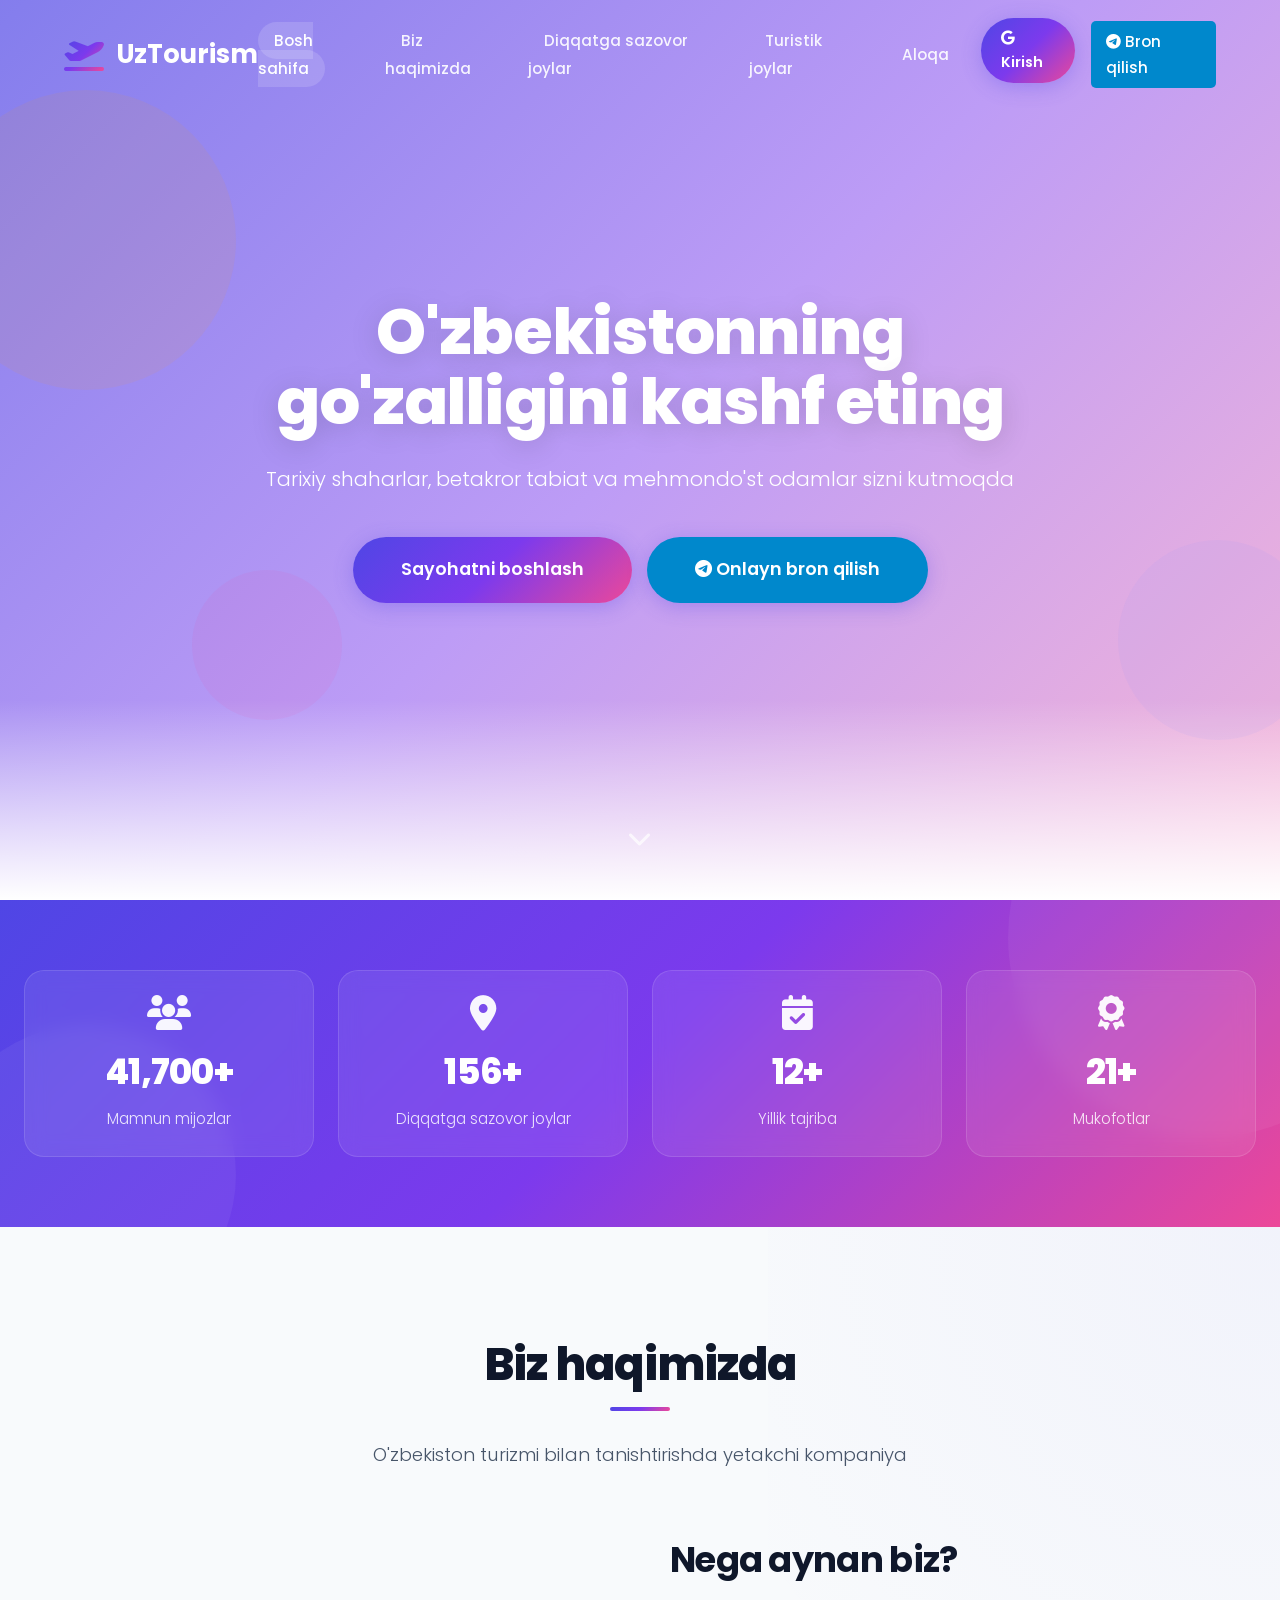
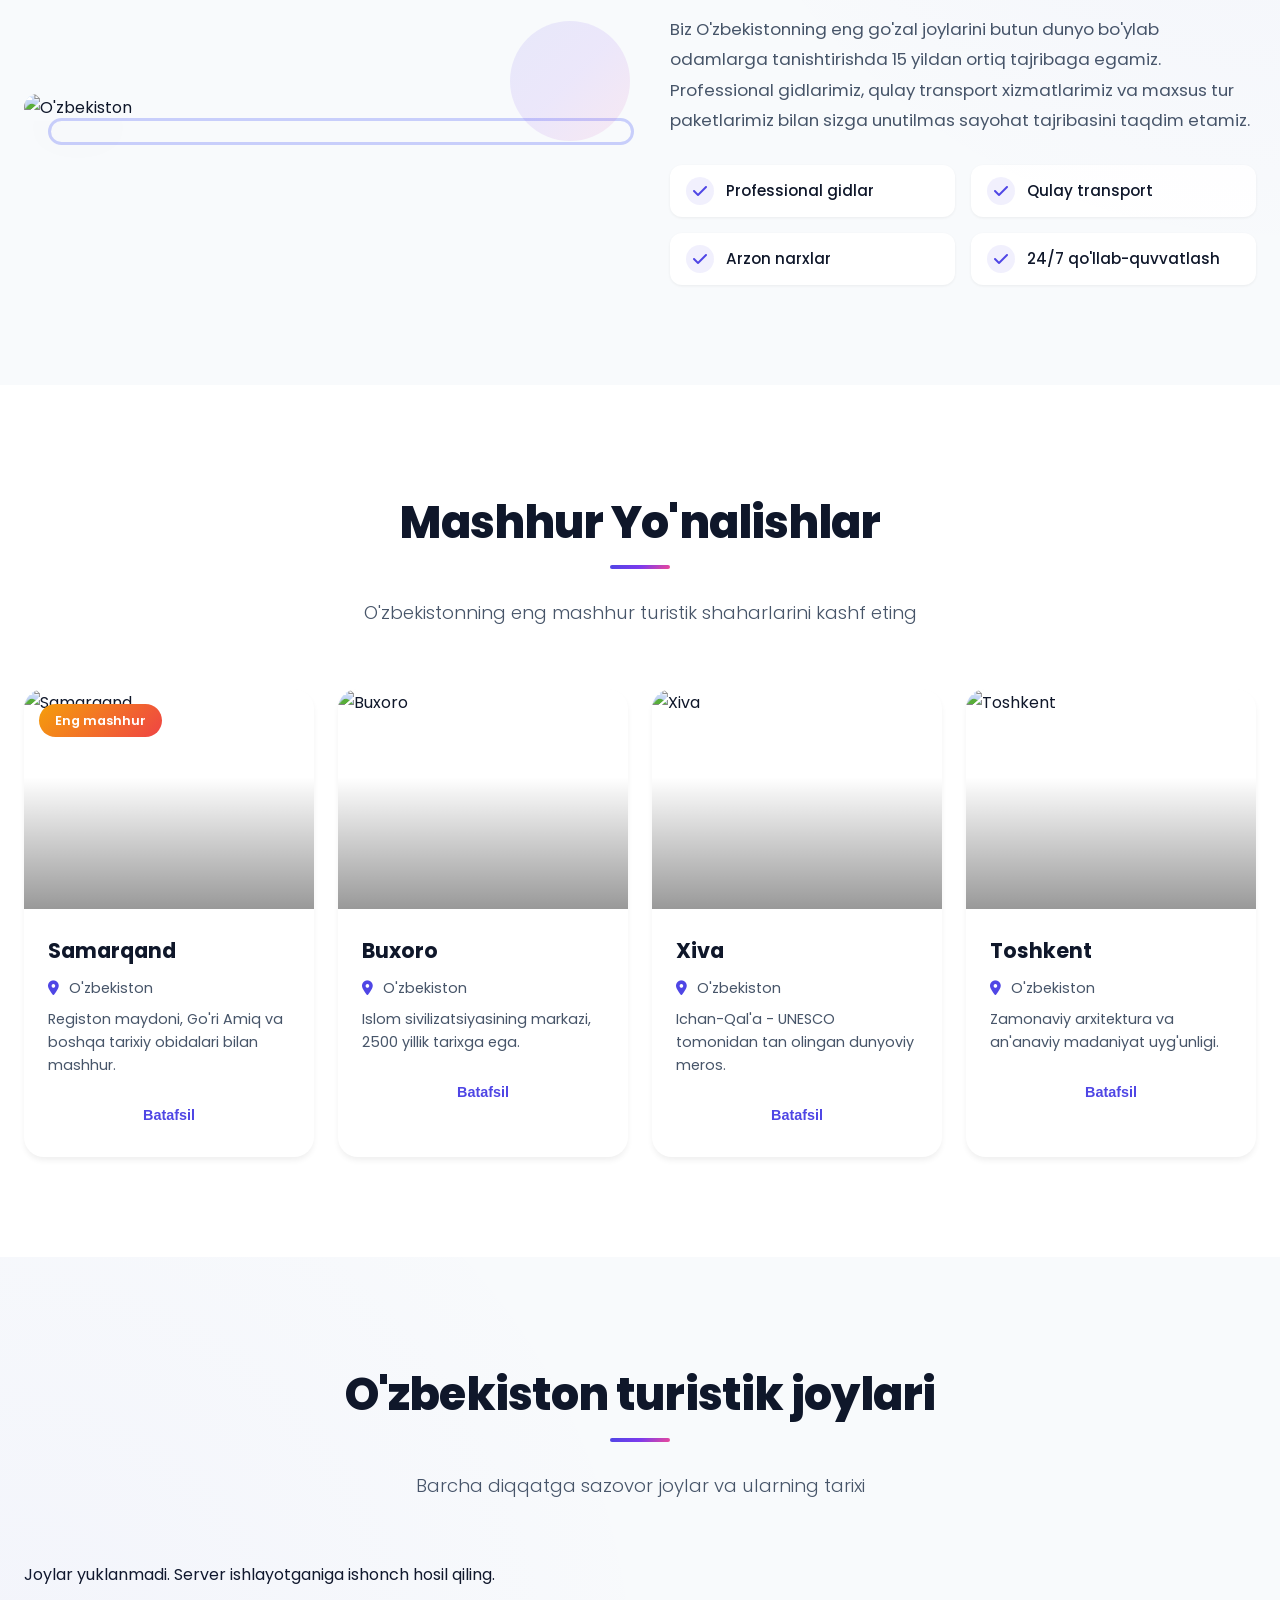
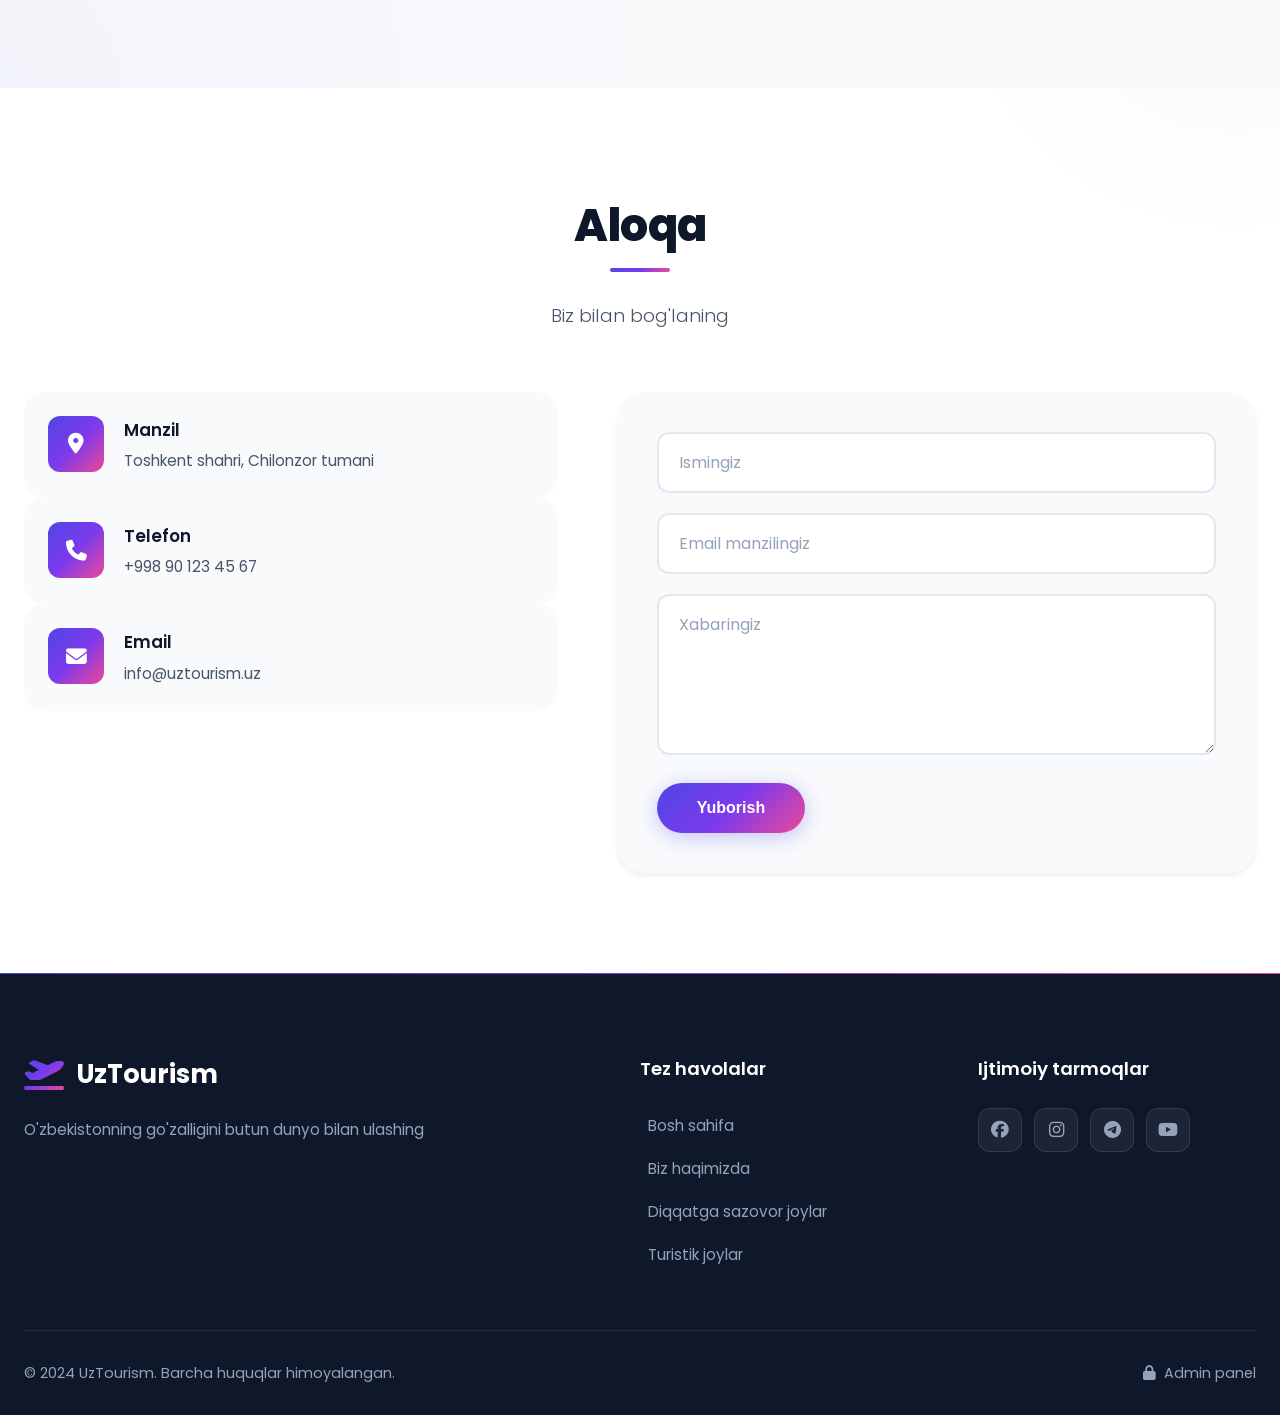
==== commit 5be69bed: "Add Online Booking buttons pointing to Telegram" ====
--- a/index.html
+++ b/index.html
@@ -66,6 +66,9 @@
                 <li id="auth-container">
                     <a href="/auth/google/login" class="btn-primary auth-btn" style="padding: 8px 15px; margin-left: 10px;"><i class="fab fa-google"></i> Kirish</a>
                 </li>
+                <li>
+                    <a href="https://t.me/+gJw5odFwX_04ZjZi" target="_blank" class="btn-secondary" style="padding: 8px 15px; margin-left: 10px; background: #0088cc; color: white; border: none; border-radius: 5px;"><i class="fab fa-telegram"></i> Bron qilish</a>
+                </li>
             </ul>
             <div class="hamburger">
                 <span></span>
@@ -85,7 +88,10 @@
         <div class="hero-content">
             <h1 id="hero-title">O'zbekistonning go'zalligini kashf eting</h1>
             <p id="hero-subtitle">Tarixiy shaharlar, betakror tabiat va mehmondo'st odamlar sizni kutmoqda</p>
-            <a href="#destinations" class="btn-primary">Sayohatni boshlash</a>
+            <div style="display: flex; gap: 15px; justify-content: center; flex-wrap: wrap; margin-top: 20px;">
+                <a href="#destinations" class="btn-primary">Sayohatni boshlash</a>
+                <a href="https://t.me/+998913328290" target="_blank" class="btn-primary" style="background: #0088cc;"><i class="fab fa-telegram"></i> Onlayn bron qilish</a>
+            </div>
         </div>
         <div class="hero-slider">
             <div id="hero-img1" class="slide active" style="background-image: url('https://images.unsplash.com/photo-1564507592333-c60657eea523?w=1920')"></div>
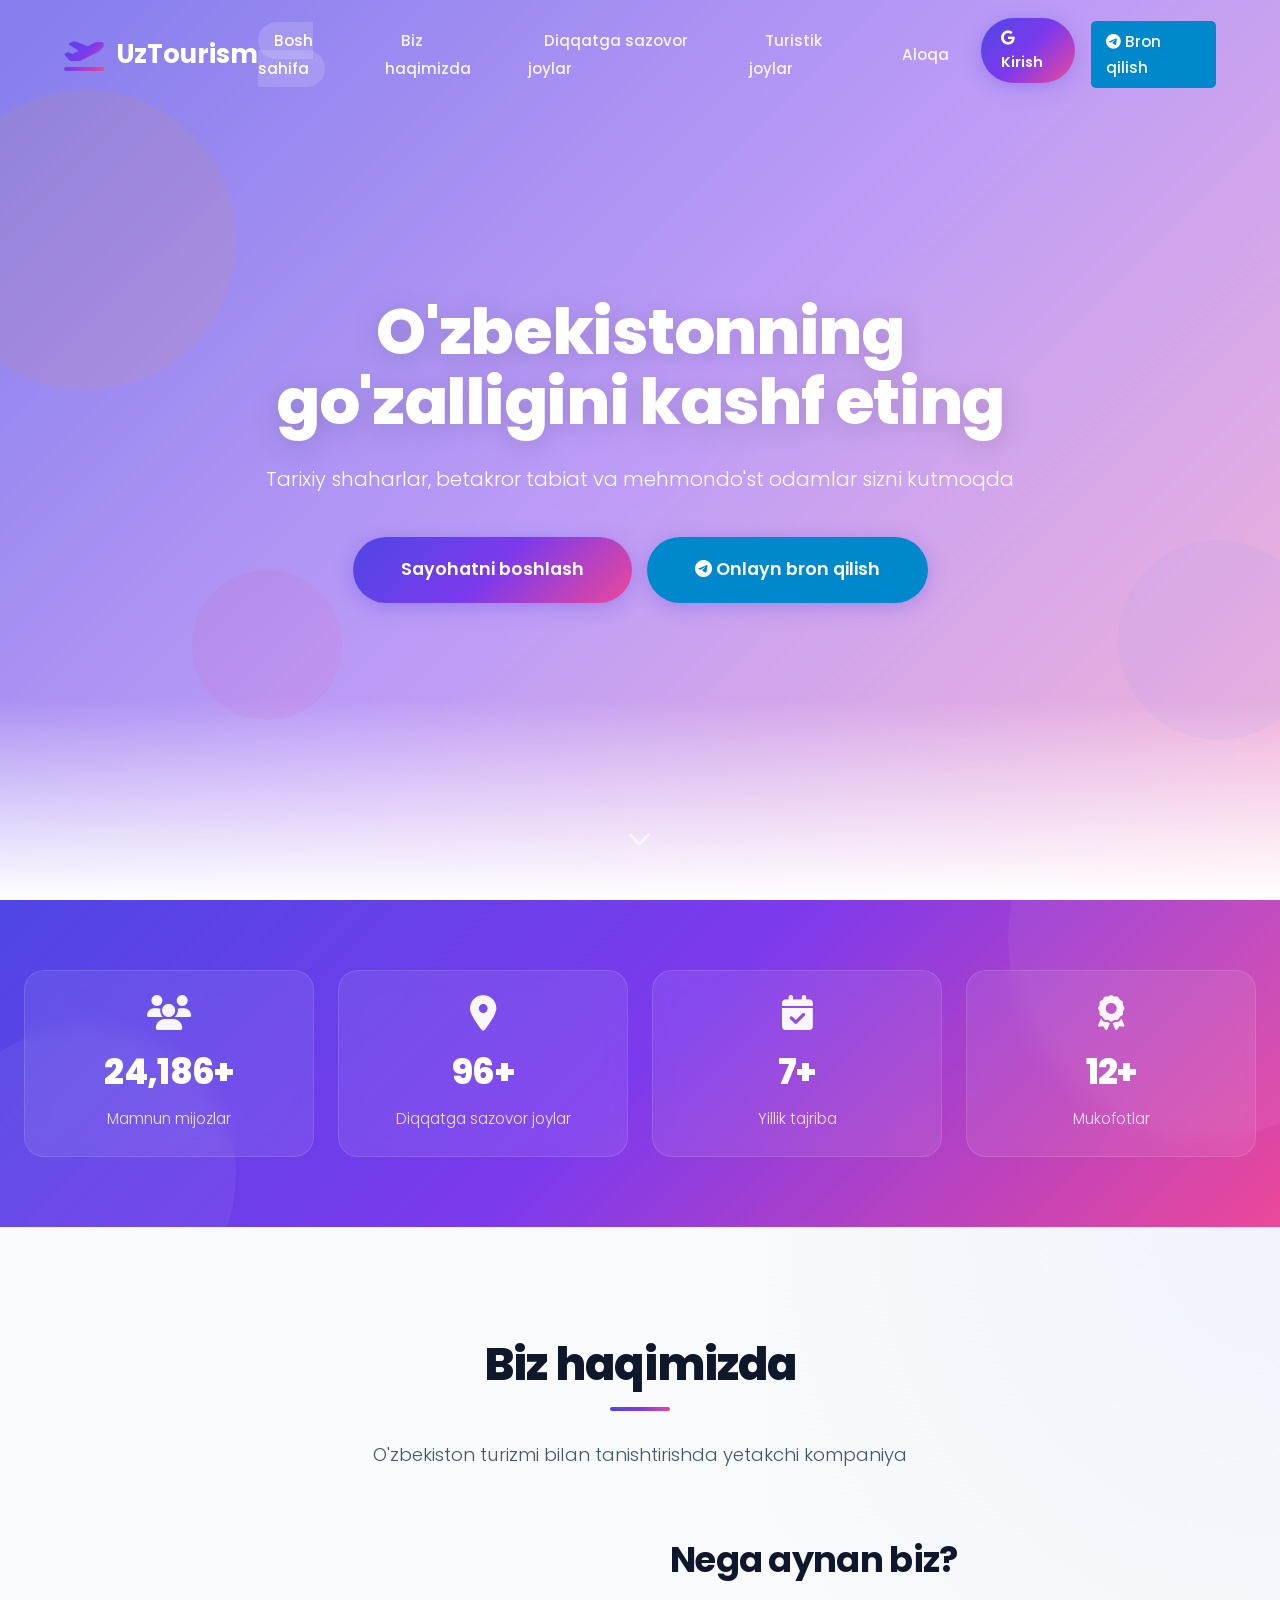
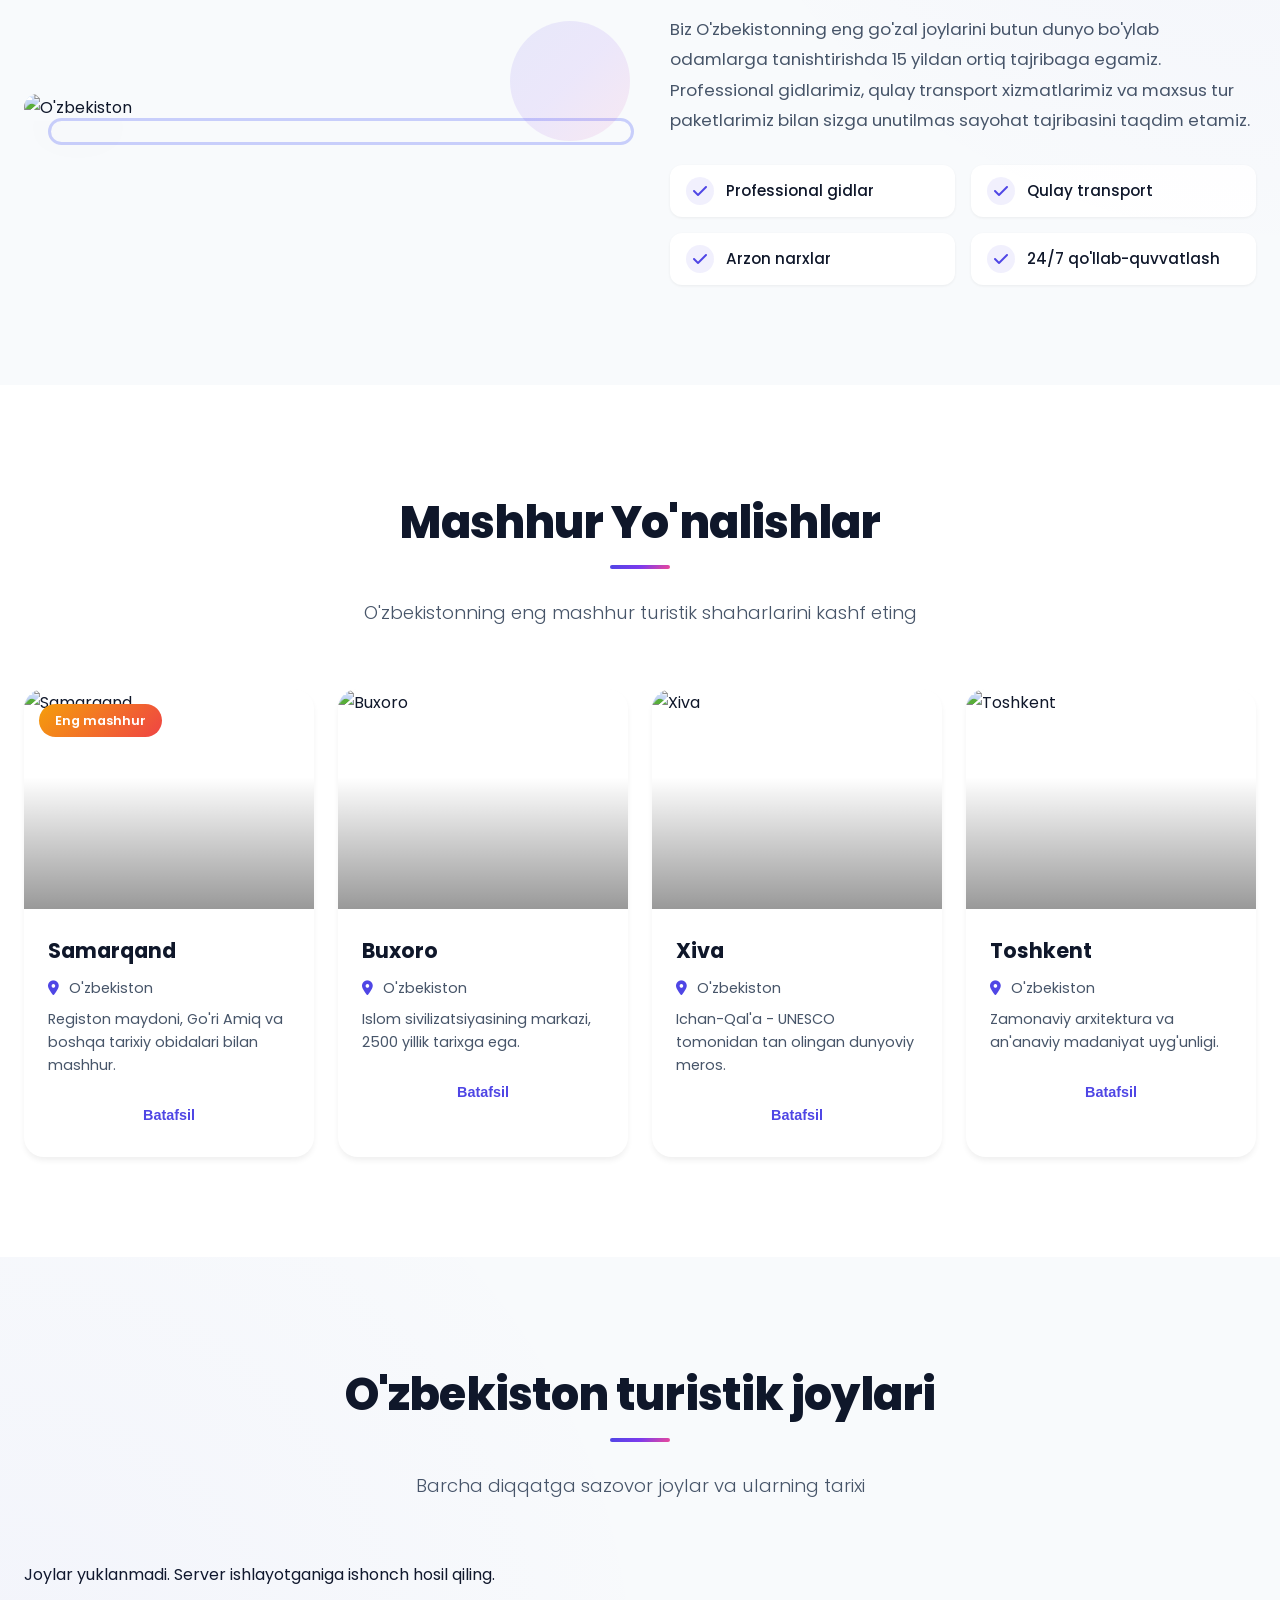
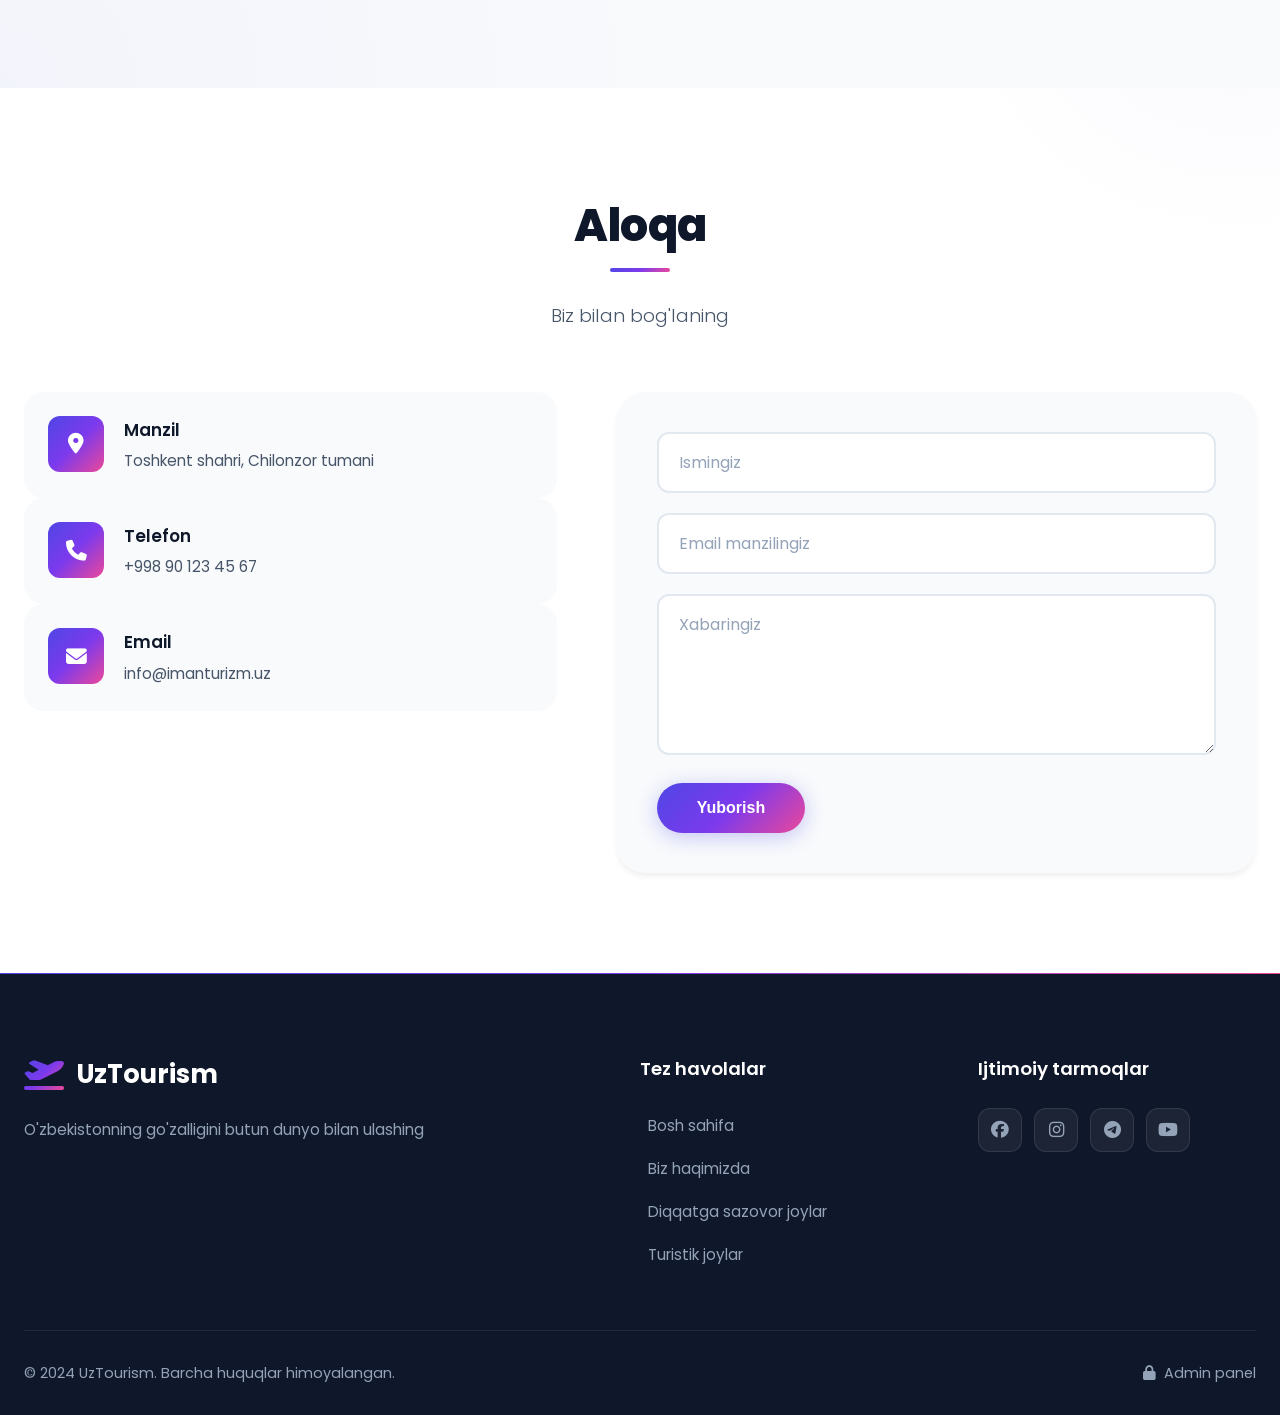
==== commit 7845709d: "Domain changed to imanturizm.uz" ====
--- a/index.html
+++ b/index.html
@@ -10,13 +10,13 @@
     <meta name="keywords" content="O'zbekiston turizmi, sayohat, tur paketlar, Samarqand, Buxoro, Xiva, sayohat narxlari, turizm agentligi">
     <meta name="author" content="UzTourism">
     <meta name="robots" content="index, follow">
-    <link rel="canonical" href="https://uztourism.uz/">
+    <link rel="canonical" href="https://imanturizm.uz/">
     
     <!-- Open Graph (Facebook, Telegram) -->
     <meta property="og:title" content="UzTourism - O'zbekiston bo'ylab sayohatlar">
     <meta property="og:description" content="Eng hamyonbop va qiziqarli sayohat paketlari bizda. O'zbekistonning go'zalligini biz bilan kashf eting.">
     <meta property="og:image" content="https://images.unsplash.com/photo-1564507592333-c60657eea523?w=1200">
-    <meta property="og:url" content="https://uztourism.uz/">
+    <meta property="og:url" content="https://imanturizm.uz/">
     <meta property="og:type" content="website">
     
     <!-- Twitter Card -->
@@ -35,8 +35,8 @@
       "@context": "https://schema.org",
       "@type": "TravelAgency",
       "name": "UzTourism",
-      "url": "https://uztourism.uz/",
-      "logo": "https://uztourism.uz/images/logo.png",
+      "url": "https://imanturizm.uz/",
+      "logo": "https://imanturizm.uz/images/logo.png",
       "description": "O'zbekistonning eng go'zal joylarini butun dunyo bo'ylab odamlarga tanishtirishda yetakchi kompaniya.",
       "telephone": "+998 90 123 45 67",
       "address": {
@@ -251,7 +251,7 @@
                         <i class="fas fa-envelope"></i>
                         <div>
                             <h4>Email</h4>
-                            <p id="contact-email">info@uztourism.uz</p>
+                            <p id="contact-email">info@imanturizm.uz</p>
                         </div>
                     </div>
                 </div>
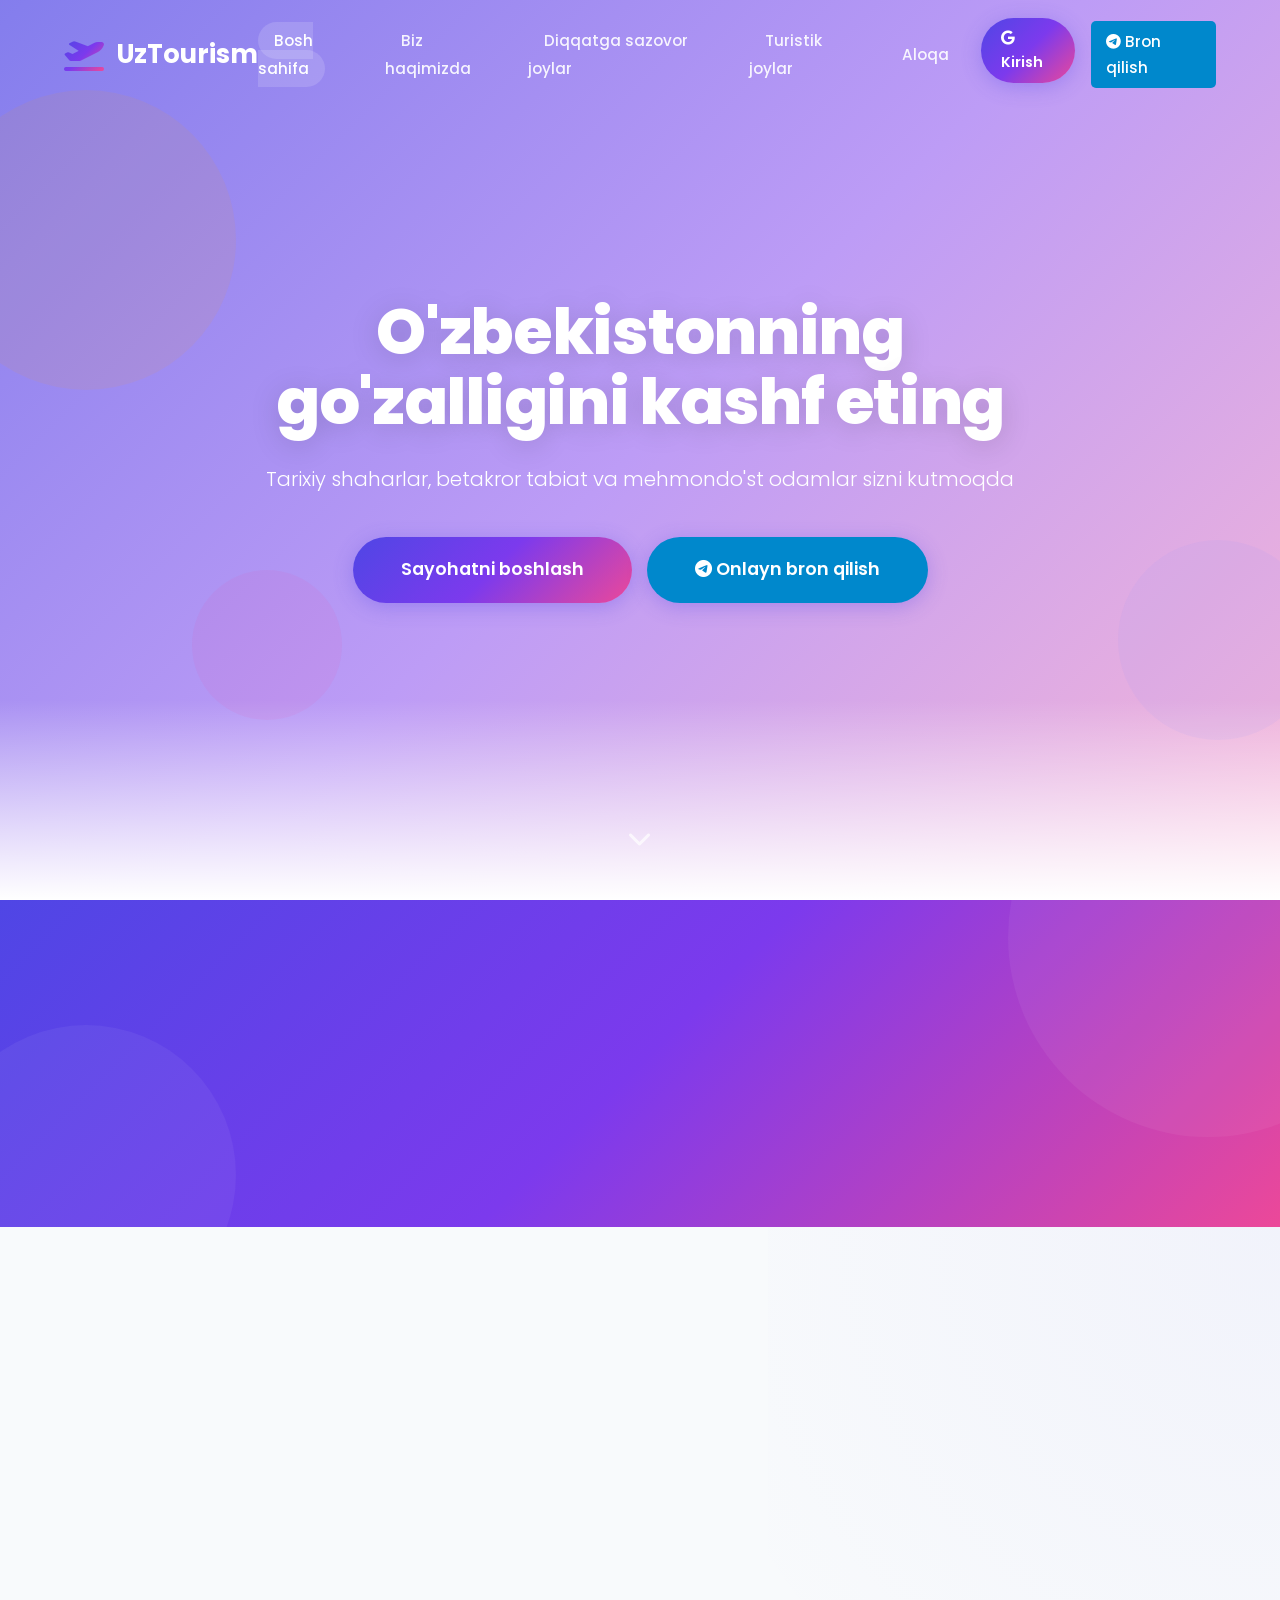
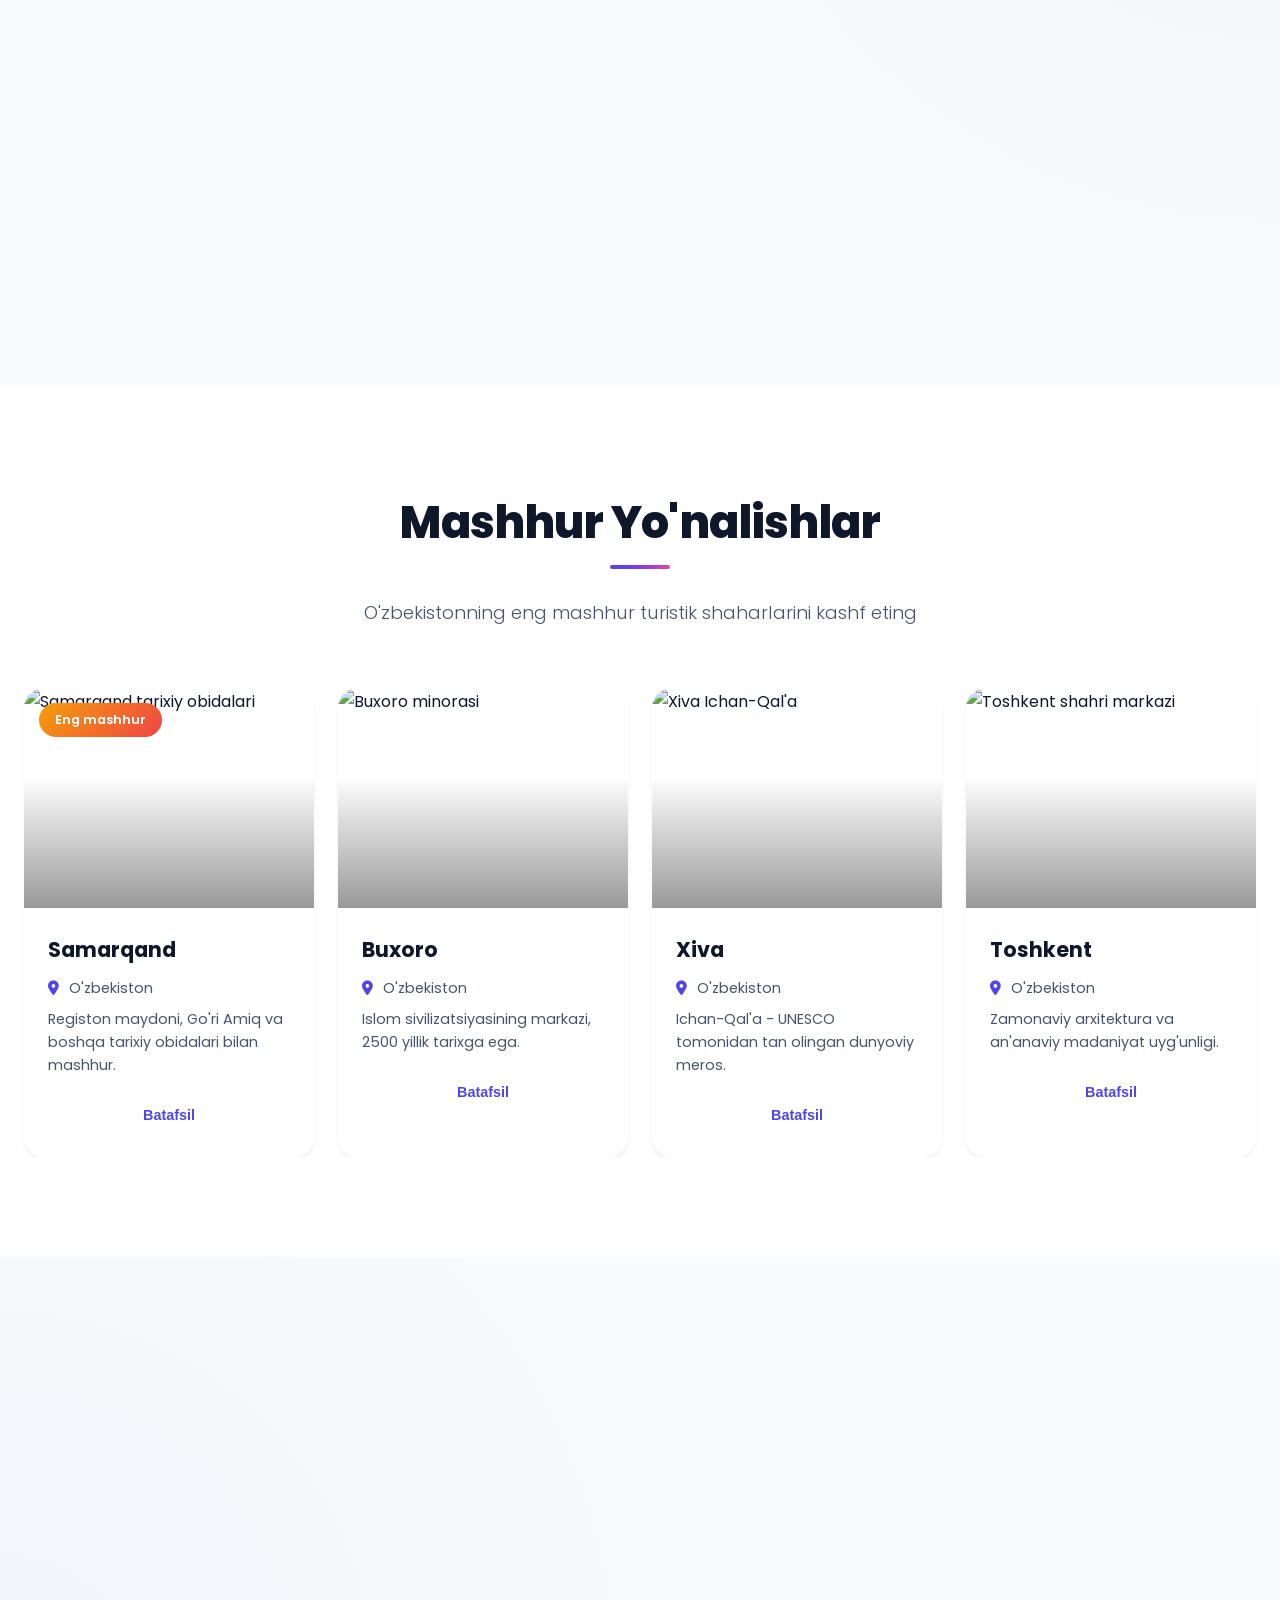
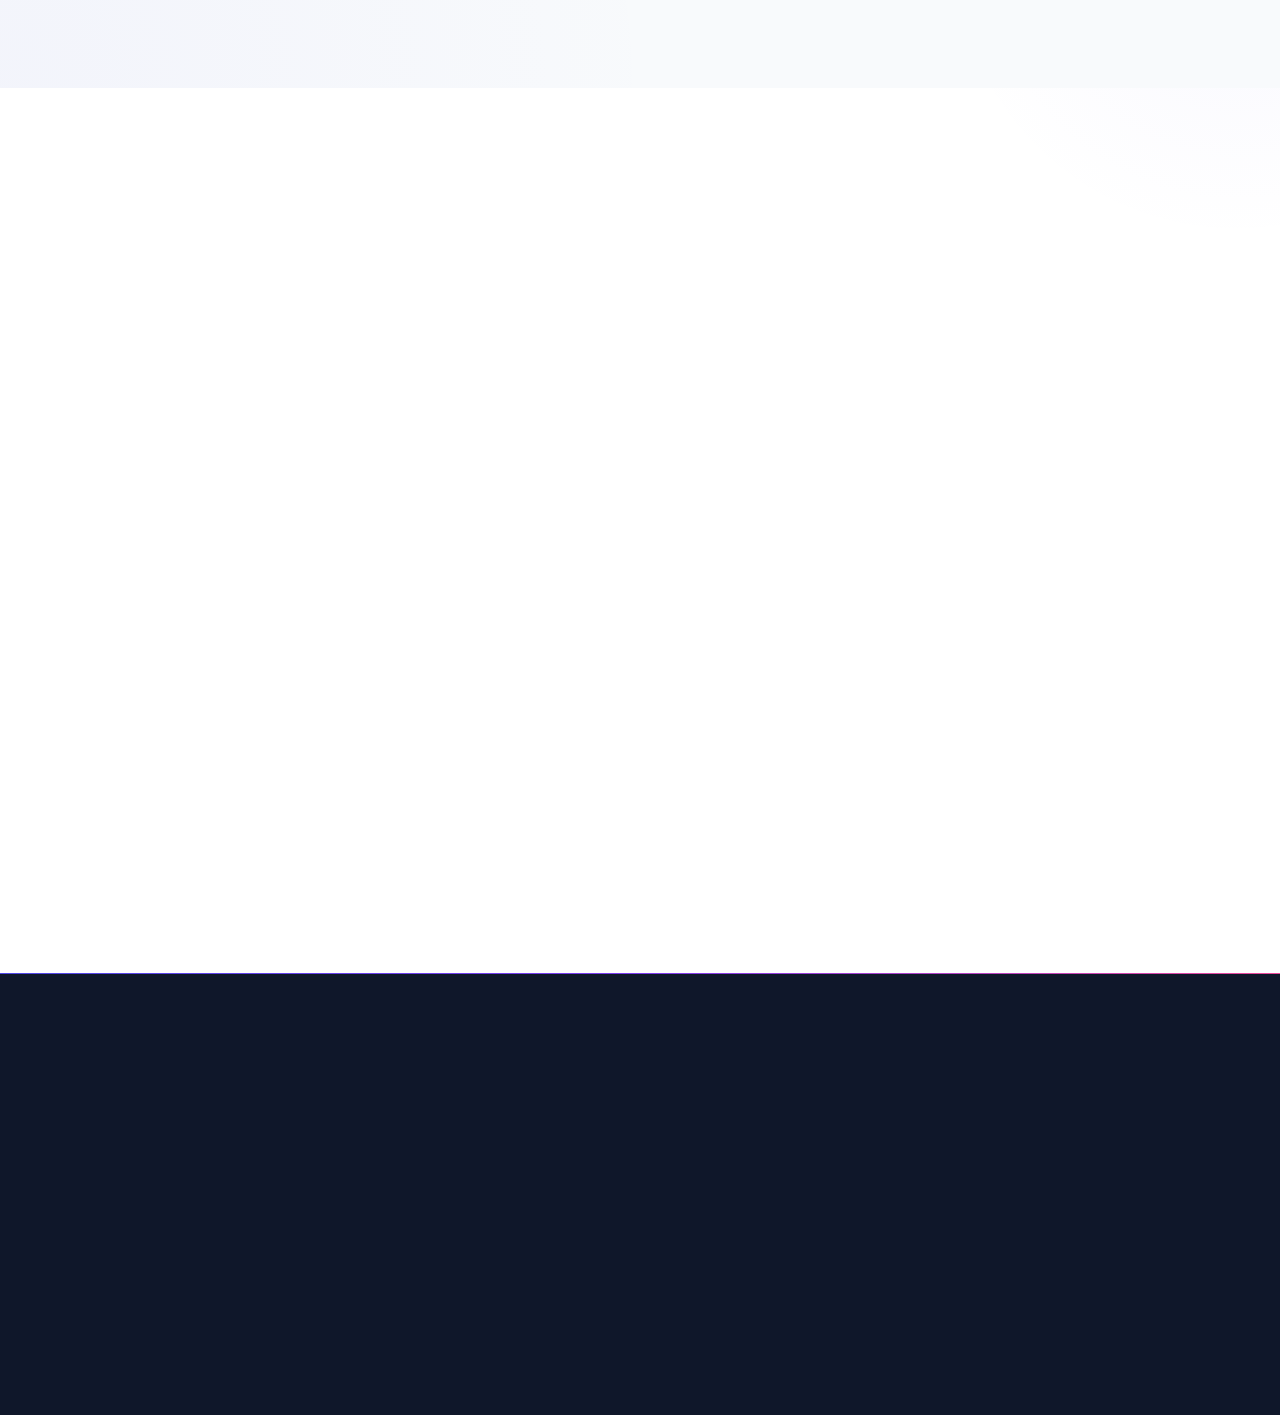
==== commit f5acdcbb: "Optimize for PageSpeed Insights (90+): compression, lazy loading, a11y, and LCP improvements" ====
--- a/index.html
+++ b/index.html
@@ -25,9 +25,19 @@
     <meta name="twitter:description" content="Eng hamyonbop va qiziqarli sayohat paketlari bizda.">
     <meta name="twitter:image" content="https://images.unsplash.com/photo-1564507592333-c60657eea523?w=1200">
 
+    <!-- Preconnect to external domains -->
+    <link rel="preconnect" href="https://fonts.googleapis.com">
+    <link rel="preconnect" href="https://fonts.gstatic.com" crossorigin>
+    <link rel="preconnect" href="https://cdnjs.cloudflare.com">
+    <link rel="preconnect" href="https://images.unsplash.com">
+
+    <!-- Preload LCP Image -->
+    <link rel="preload" as="image" href="https://images.unsplash.com/photo-1564507592333-c60657eea523?w=1920" fetchpriority="high">
+
     <link rel="stylesheet" href="css/style.css">
     <link href="https://fonts.googleapis.com/css2?family=Poppins:wght@300;400;500;600;700&display=swap" rel="stylesheet">
-    <link rel="stylesheet" href="https://cdnjs.cloudflare.com/ajax/libs/font-awesome/6.4.0/css/all.min.css">
+    <link rel="stylesheet" href="https://cdnjs.cloudflare.com/ajax/libs/font-awesome/6.4.0/css/all.min.css" media="print" onload="this.media='all'">
+    <noscript><link rel="stylesheet" href="https://cdnjs.cloudflare.com/ajax/libs/font-awesome/6.4.0/css/all.min.css"></noscript>
 
     <!-- JSON-LD Structured Data -->
     <script type="application/ld+json">
@@ -70,11 +80,11 @@
                     <a href="https://t.me/+gJw5odFwX_04ZjZi" target="_blank" class="btn-secondary" style="padding: 8px 15px; margin-left: 10px; background: #0088cc; color: white; border: none; border-radius: 5px;"><i class="fab fa-telegram"></i> Bron qilish</a>
                 </li>
             </ul>
-            <div class="hamburger">
+            <button class="hamburger" aria-label="Menu" aria-expanded="false" aria-controls="nav-links">
                 <span></span>
                 <span></span>
                 <span></span>
-            </div>
+            </button>
         </nav>
     </header>
 
@@ -138,7 +148,7 @@
             </div>
             <div class="about-content">
                 <div class="about-image">
-                    <img src="https://images.unsplash.com/photo-1589308078059-be1415eab4c3?w=800" alt="O'zbekiston">
+                    <img src="https://images.unsplash.com/photo-1589308078059-be1415eab4c3?w=800" alt="O'zbekistonning go'zal manzarasi" loading="lazy" width="800" height="600">
                 </div>
                 <div class="about-text">
                     <h3>Nega aynan biz?</h3>
@@ -164,7 +174,7 @@
             <div class="destinations-grid">
                 <div class="destination-card">
                     <div class="card-image">
-                        <img id="dest1-img" src="https://images.unsplash.com/photo-1564507592333-c60657eea523?w=600" alt="Samarqand">
+                        <img id="dest1-img" src="https://images.unsplash.com/photo-1564507592333-c60657eea523?w=600" alt="Samarqand tarixiy obidalari" loading="lazy" width="600" height="400">
                         <div class="card-badge">Eng mashhur</div>
                     </div>
                     <div class="card-content">
@@ -176,7 +186,7 @@
                 </div>
                 <div class="destination-card">
                     <div class="card-image">
-                        <img id="dest2-img" src="https://images.unsplash.com/photo-1548013146-72479768bada?w=600" alt="Buxoro">
+                        <img id="dest2-img" src="https://images.unsplash.com/photo-1548013146-72479768bada?w=600" alt="Buxoro minorasi" loading="lazy" width="600" height="400">
                     </div>
                     <div class="card-content">
                         <h3 id="dest2-name">Buxoro</h3>
@@ -187,7 +197,7 @@
                 </div>
                 <div class="destination-card">
                     <div class="card-image">
-                        <img id="dest3-img" src="https://images.unsplash.com/photo-1599576935803-91efed66198f?w=600" alt="Xiva">
+                        <img id="dest3-img" src="https://images.unsplash.com/photo-1599576935803-91efed66198f?w=600" alt="Xiva Ichan-Qal'a" loading="lazy" width="600" height="400">
                     </div>
                     <div class="card-content">
                         <h3 id="dest3-name">Xiva</h3>
@@ -198,7 +208,7 @@
                 </div>
                 <div class="destination-card">
                     <div class="card-image">
-                        <img id="dest4-img" src="https://images.unsplash.com/photo-1605548230624-8d2d639e7022?w=600" alt="Toshkent">
+                        <img id="dest4-img" src="https://images.unsplash.com/photo-1605548230624-8d2d639e7022?w=600" alt="Toshkent shahri markazi" loading="lazy" width="600" height="400">
                     </div>
                     <div class="card-content">
                         <h3 id="dest4-name">Toshkent</h3>
@@ -257,13 +267,13 @@
                 </div>
                 <form class="contact-form" id="contact-form">
                     <div class="form-group">
-                        <input type="text" id="name" placeholder="Ismingiz" required>
+                        <input type="text" id="name" placeholder="Ismingiz" aria-label="Ismingiz" required>
                     </div>
                     <div class="form-group">
-                        <input type="email" id="email" placeholder="Email manzilingiz" required>
+                        <input type="email" id="email" placeholder="Email manzilingiz" aria-label="Email manzilingiz" required>
                     </div>
                     <div class="form-group">
-                        <textarea id="message" placeholder="Xabaringiz" rows="5" required></textarea>
+                        <textarea id="message" placeholder="Xabaringiz" aria-label="Xabaringiz" rows="5" required></textarea>
                     </div>
                     <button type="submit" class="btn-primary">Yuborish</button>
                 </form>
@@ -294,10 +304,10 @@
                 <div class="footer-social">
                     <h4>Ijtimoiy tarmoqlar</h4>
                     <div class="social-icons">
-                        <a href="#"><i class="fab fa-facebook"></i></a>
-                        <a href="#"><i class="fab fa-instagram"></i></a>
-                        <a href="#"><i class="fab fa-telegram"></i></a>
-                        <a href="#"><i class="fab fa-youtube"></i></a>
+                        <a href="#" aria-label="Facebook"><i class="fab fa-facebook"></i></a>
+                        <a href="#" aria-label="Instagram"><i class="fab fa-instagram"></i></a>
+                        <a href="#" aria-label="Telegram"><i class="fab fa-telegram"></i></a>
+                        <a href="#" aria-label="YouTube"><i class="fab fa-youtube"></i></a>
                     </div>
                 </div>
             </div>
--- a/css/style.css
+++ b/css/style.css
@@ -37,8 +37,8 @@
 }
 
 html { scroll-behavior: smooth; }
-body { font-family: 'Poppins', sans-serif; line-height: 1.7; color: var(--text-dark); background: var(--bg-white); overflow-x: hidden; }
-.container { max-width: 1280px; margin: 0 auto; padding: 0 24px; }
+body { font-family: 'Poppins', sans-serif; line-height: 1.7; color: var(--text-dark); background: var(--bg-white); overflow-x: hidden; font-display: swap; }
+.container { max-width: 1280px; margin: 0 auto; padding: 0 24px; content-visibility: auto; }
 ::-webkit-scrollbar { width: 8px; }
 ::-webkit-scrollbar-track { background: var(--bg-soft); }
 ::-webkit-scrollbar-thumb { background: var(--primary-light); border-radius: 4px; }
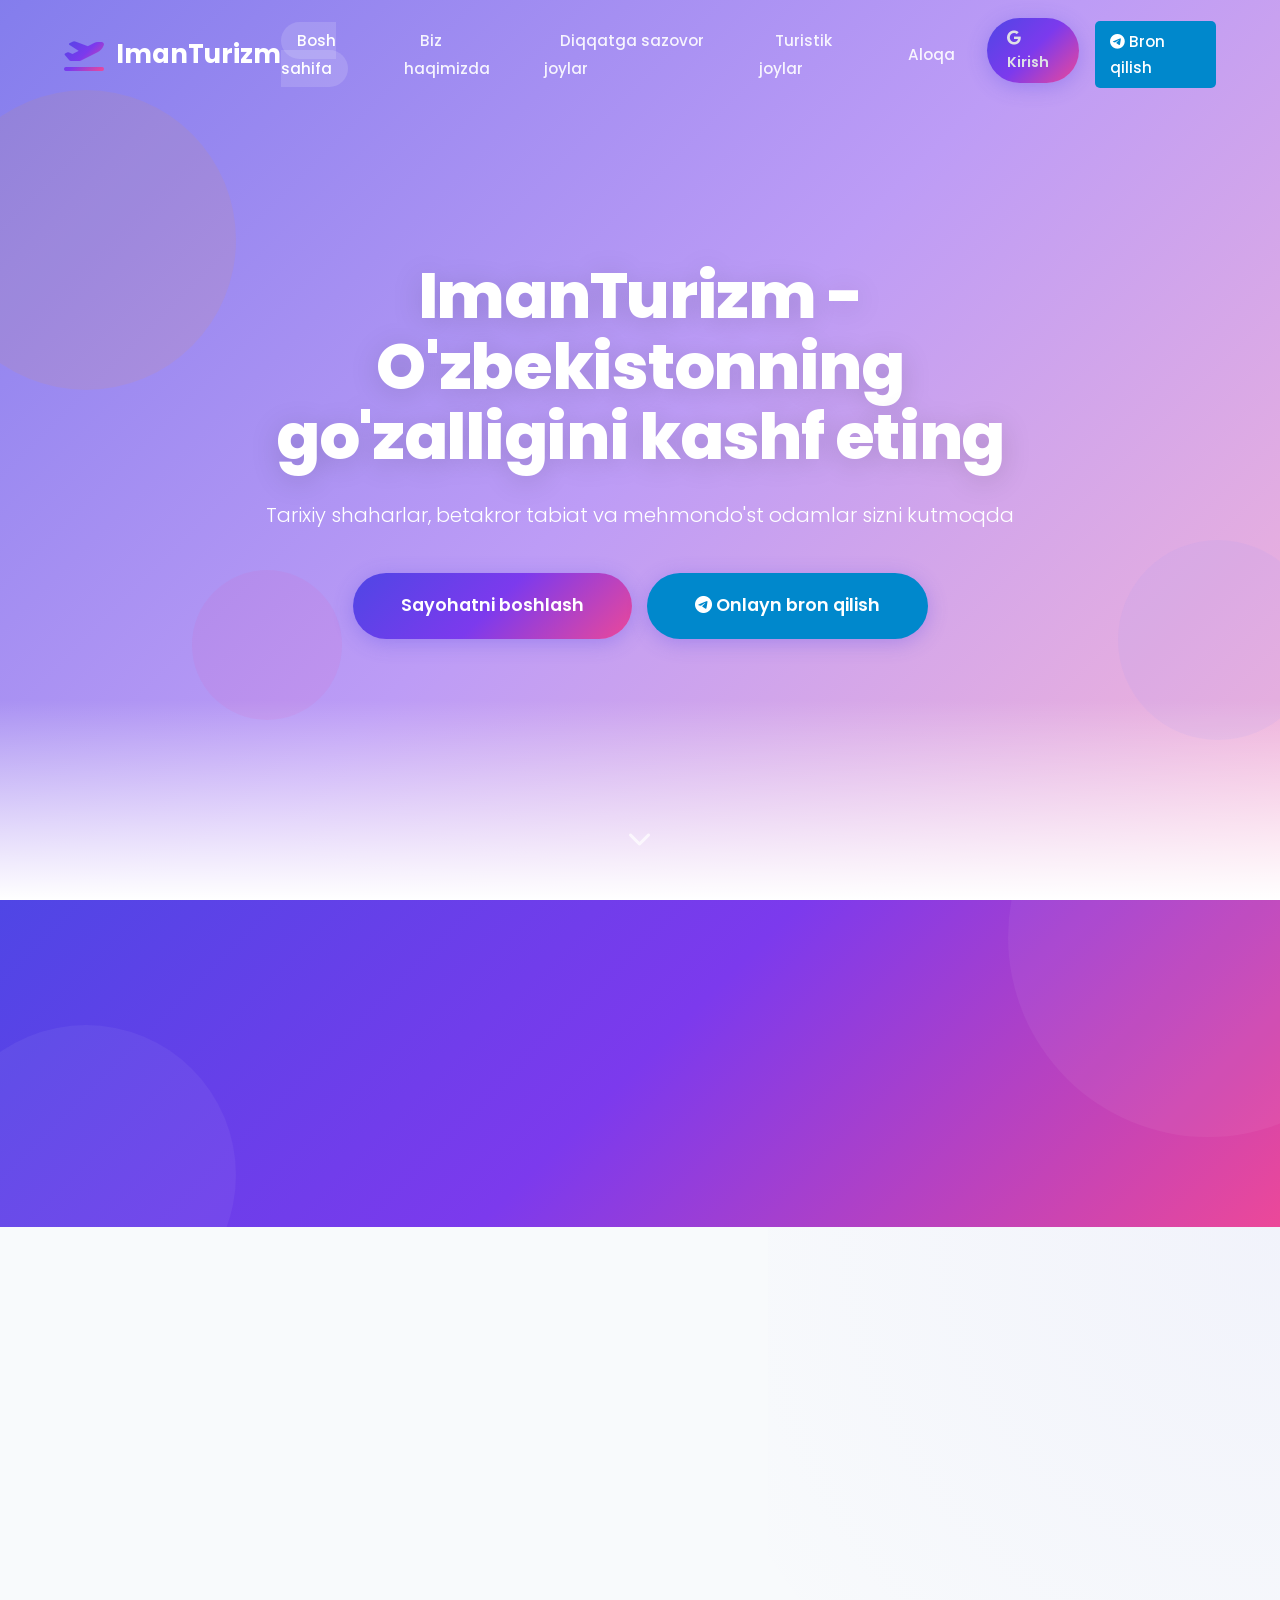
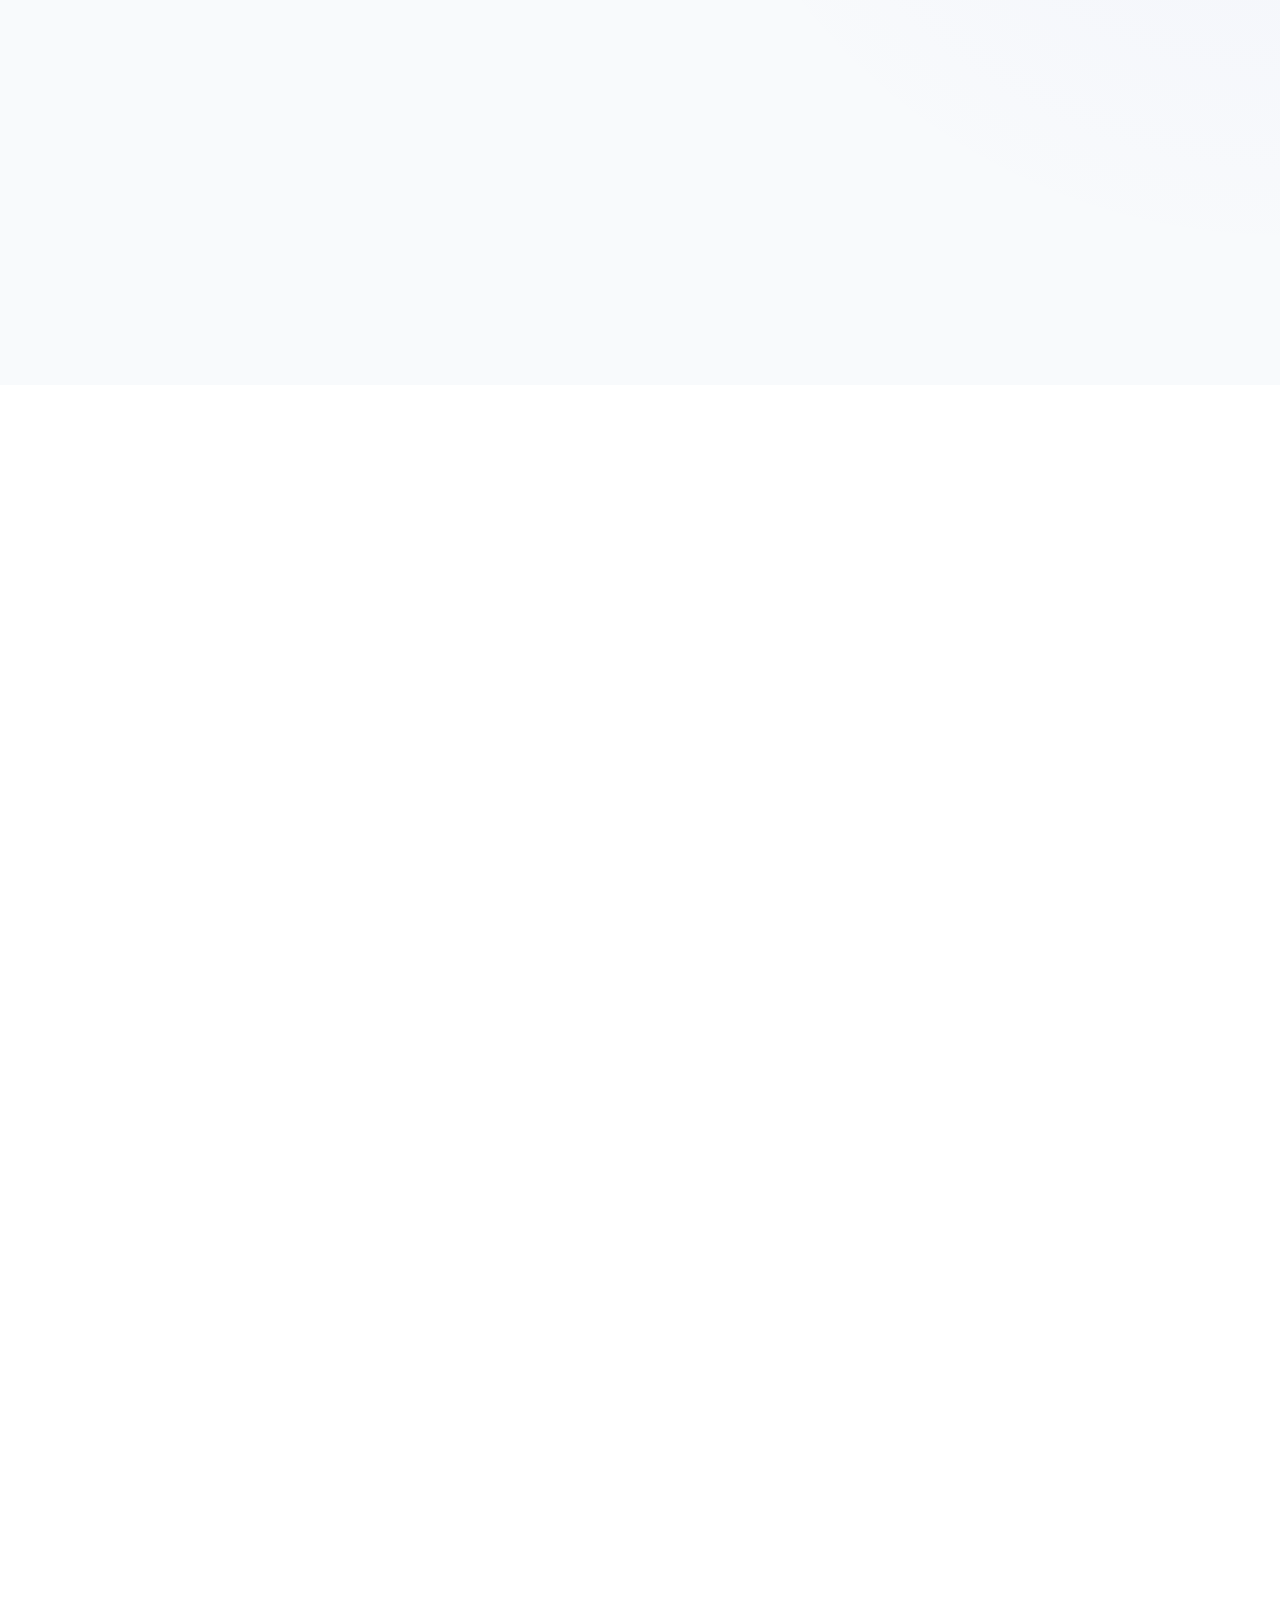
==== commit 641dc1ba: "Rename UzTourism to ImanTurizm and optimize SEO" ====
--- a/index.html
+++ b/index.html
@@ -3,26 +3,26 @@
 <head>
     <meta charset="UTF-8">
     <meta name="viewport" content="width=device-width, initial-scale=1.0">
-    <title>O'zbekiston Turizmi - Eng Zo'r Sayohat Paketlari</title>
+    <title>ImanTurizm - O'zbekiston bo'ylab unutilmas sayohatlar va tur paketlar</title>
     
     <!-- SEO Meta Tags -->
-    <meta name="description" content="O'zbekistonning eng go'zal joylari, tarixiy shaharlari va arzon turistik paketlari. Samarqand, Buxoro, Xiva kabi shaharlarga qiziqarli sayohatlar.">
-    <meta name="keywords" content="O'zbekiston turizmi, sayohat, tur paketlar, Samarqand, Buxoro, Xiva, sayohat narxlari, turizm agentligi">
-    <meta name="author" content="UzTourism">
+    <meta name="description" content="ImanTurizm bilan O'zbekistonning eng go'zal va tarixiy shaharlariga unutilmas sayohat qiling. Samarqand, Buxoro, Xiva va boshqa shaharlarga arzon turistik paketlar va qulay xizmatlar.">
+    <meta name="keywords" content="ImanTurizm, O'zbekiston turizmi, sayohat, tur paketlar, Samarqand tur, Buxoro tur, Xiva tur, O'zbekiston ziyorat turizmi, arzon sayohatlar, turizm agentligi Toshkent">
+    <meta name="author" content="ImanTurizm">
     <meta name="robots" content="index, follow">
     <link rel="canonical" href="https://imanturizm.uz/">
     
     <!-- Open Graph (Facebook, Telegram) -->
-    <meta property="og:title" content="UzTourism - O'zbekiston bo'ylab sayohatlar">
-    <meta property="og:description" content="Eng hamyonbop va qiziqarli sayohat paketlari bizda. O'zbekistonning go'zalligini biz bilan kashf eting.">
+    <meta property="og:title" content="ImanTurizm - O'zbekiston bo'ylab eng yaxshi sayohatlar">
+    <meta property="og:description" content="ImanTurizm - O'zbekistonning boy madaniyati va tarixini biz bilan kashf eting. Eng hamyonbop va qulay tur paketlar.">
     <meta property="og:image" content="https://images.unsplash.com/photo-1564507592333-c60657eea523?w=1200">
     <meta property="og:url" content="https://imanturizm.uz/">
     <meta property="og:type" content="website">
     
     <!-- Twitter Card -->
     <meta name="twitter:card" content="summary_large_image">
-    <meta name="twitter:title" content="UzTourism - O'zbekiston bo'ylab sayohatlar">
-    <meta name="twitter:description" content="Eng hamyonbop va qiziqarli sayohat paketlari bizda.">
+    <meta name="twitter:title" content="ImanTurizm - O'zbekiston bo'ylab sayohatlar">
+    <meta name="twitter:description" content="ImanTurizm bilan O'zbekiston bo'ylab eng yaxshi sayohat paketlarini bron qiling.">
     <meta name="twitter:image" content="https://images.unsplash.com/photo-1564507592333-c60657eea523?w=1200">
 
     <!-- Preconnect to external domains -->
@@ -44,7 +44,7 @@
     {
       "@context": "https://schema.org",
       "@type": "TravelAgency",
-      "name": "UzTourism",
+      "name": "ImanTurizm",
       "url": "https://imanturizm.uz/",
       "logo": "https://imanturizm.uz/images/logo.png",
       "description": "O'zbekistonning eng go'zal joylarini butun dunyo bo'ylab odamlarga tanishtirishda yetakchi kompaniya.",
@@ -65,7 +65,7 @@
         <nav class="navbar">
             <div class="logo">
                 <i class="fas fa-plane-departure"></i>
-                <span>UzTourism</span>
+                <span>ImanTurizm</span>
             </div>
             <ul class="nav-links">
                 <li><a href="#home" class="active">Bosh sahifa</a></li>
@@ -96,7 +96,7 @@
             <div class="floating-shape"></div>
         </div>
         <div class="hero-content">
-            <h1 id="hero-title">O'zbekistonning go'zalligini kashf eting</h1>
+            <h1 id="hero-title">ImanTurizm - O'zbekistonning go'zalligini kashf eting</h1>
             <p id="hero-subtitle">Tarixiy shaharlar, betakror tabiat va mehmondo'st odamlar sizni kutmoqda</p>
             <div style="display: flex; gap: 15px; justify-content: center; flex-wrap: wrap; margin-top: 20px;">
                 <a href="#destinations" class="btn-primary">Sayohatni boshlash</a>
@@ -144,7 +144,7 @@
         <div class="container">
             <div class="section-header">
                 <h2 id="about-title">Biz haqimizda</h2>
-                <p id="about-subtitle">O'zbekiston turizmi bilan tanishtirishda yetakchi kompaniya</p>
+                <p id="about-subtitle">ImanTurizm - O'zbekiston turizmi bilan tanishtirishda yetakchi kompaniya</p>
             </div>
             <div class="about-content">
                 <div class="about-image">
@@ -288,7 +288,7 @@
                 <div class="footer-brand">
                     <div class="logo">
                         <i class="fas fa-plane-departure"></i>
-                        <span>UzTourism</span>
+                        <span>ImanTurizm</span>
                     </div>
                     <p>O'zbekistonning go'zalligini butun dunyo bilan ulashing</p>
                 </div>
@@ -312,7 +312,7 @@
                 </div>
             </div>
             <div class="footer-bottom">
-                <p>&copy; 2024 UzTourism. Barcha huquqlar himoyalangan.</p>
+                <p>&copy; 2024 ImanTurizm. Barcha huquqlar himoyalangan.</p>
                 <a href="/admin/login" class="admin-link"><i class="fas fa-lock"></i> Admin panel</a>
             </div>
         </div>
--- a/css/style.css
+++ b/css/style.css
@@ -1,5 +1,5 @@
 /* ============================================
-   UzTourism - Premium Tourism Website Styles
+   ImanTurizm - Premium Tourism Website Styles
    ============================================ */
 
 *, *::before, *::after { margin: 0; padding: 0; box-sizing: border-box; }
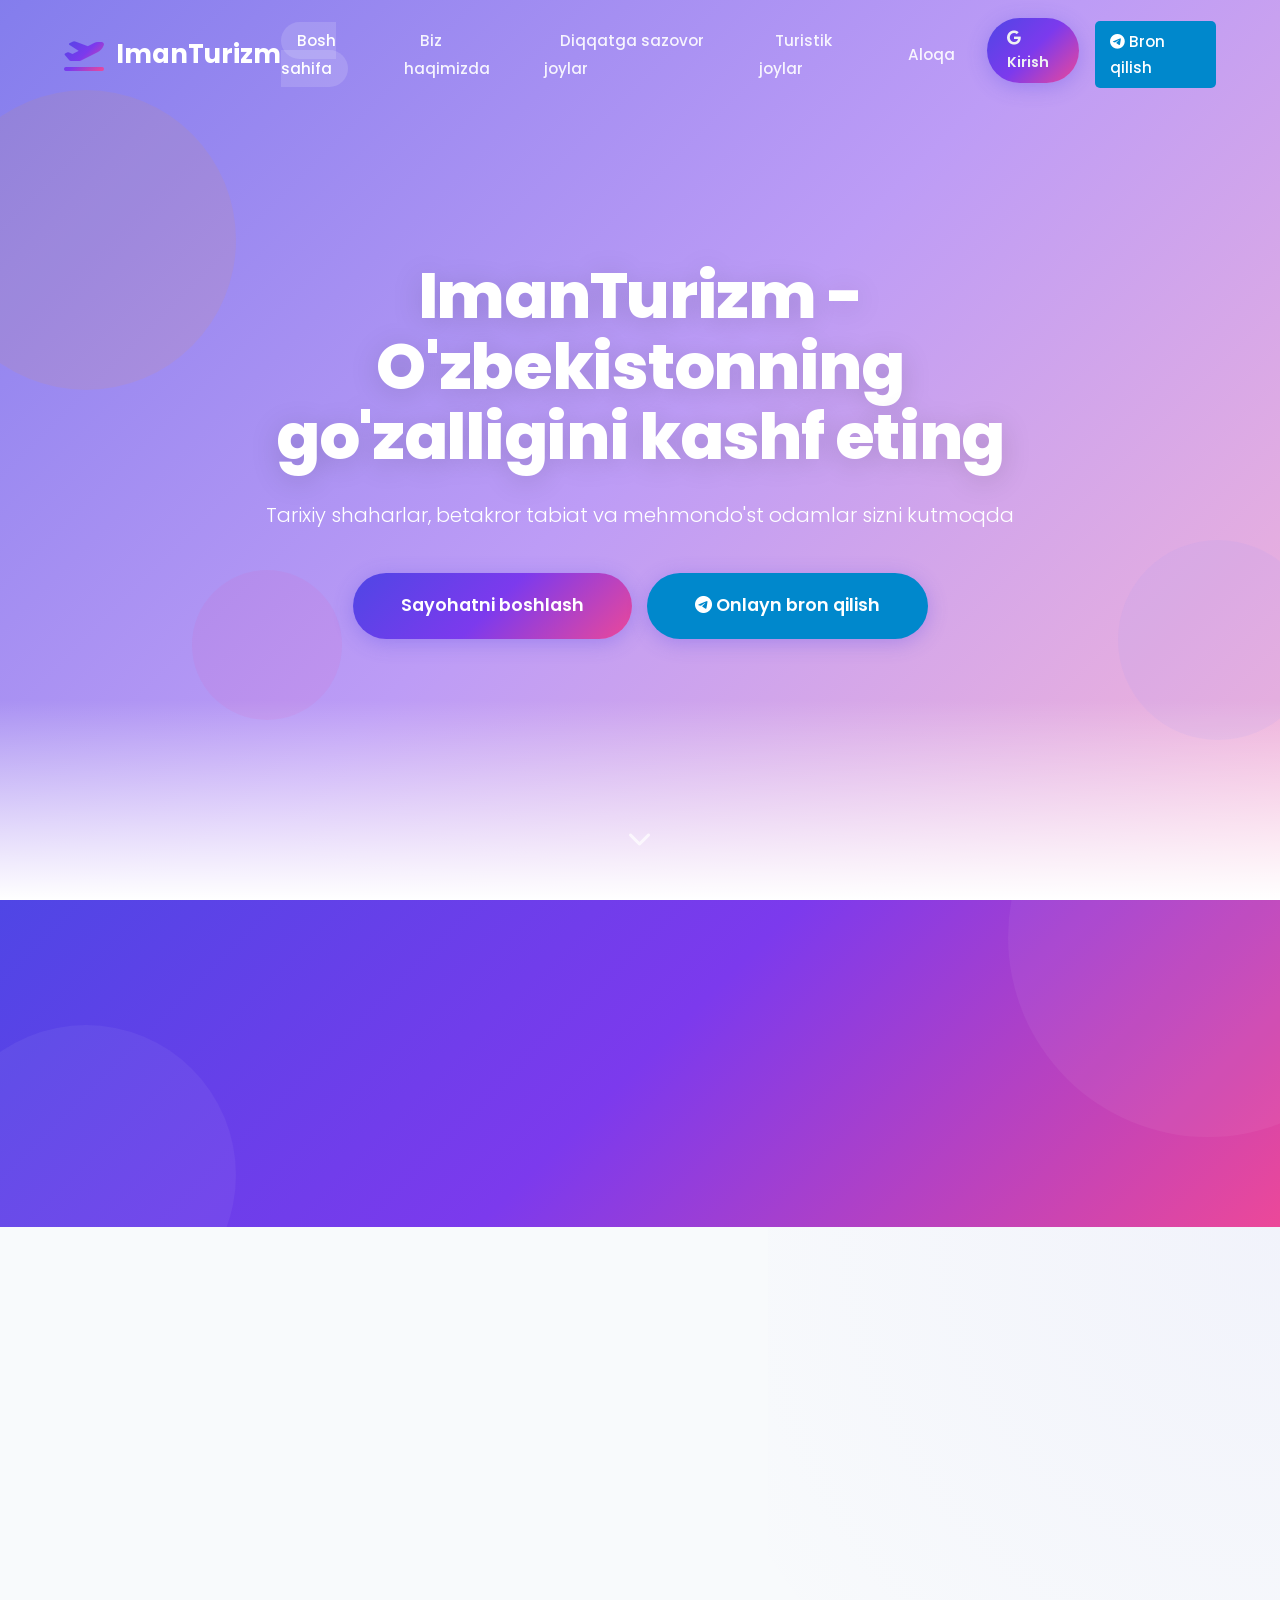
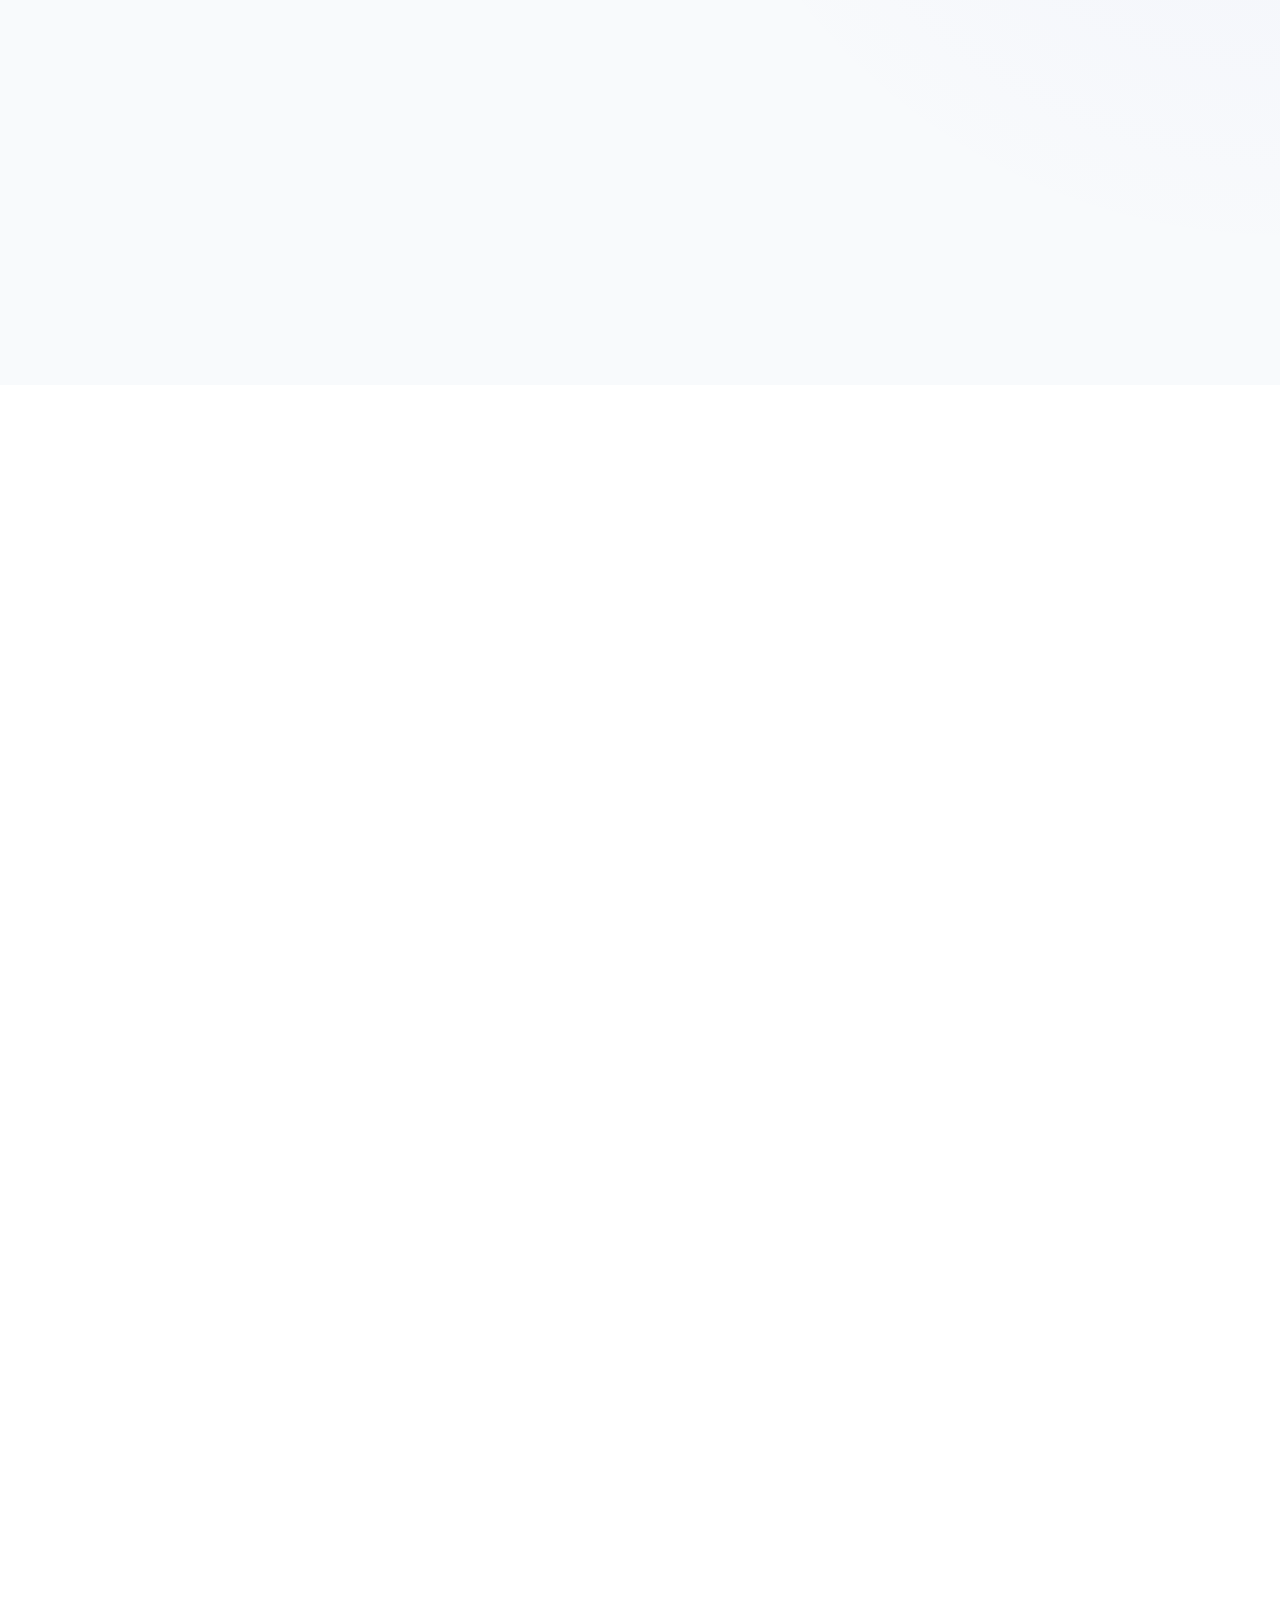
==== commit cf2315b3: "Optimize PageSpeed performance" ====
--- a/index.html
+++ b/index.html
@@ -31,13 +31,35 @@
     <link rel="preconnect" href="https://cdnjs.cloudflare.com">
     <link rel="preconnect" href="https://images.unsplash.com">
 
-    <!-- Preload LCP Image -->
-    <link rel="preload" as="image" href="https://images.unsplash.com/photo-1564507592333-c60657eea523?w=1920" fetchpriority="high">
-
-    <link rel="stylesheet" href="css/style.css">
-    <link href="https://fonts.googleapis.com/css2?family=Poppins:wght@300;400;500;600;700&display=swap" rel="stylesheet">
+    <!-- Preload LCP Image with responsive size -->
+    <link rel="preload" as="image" href="https://images.unsplash.com/photo-1564507592333-c60657eea523?w=800" imagesrcset="https://images.unsplash.com/photo-1564507592333-c60657eea523?w=800 800w, https://images.unsplash.com/photo-1564507592333-c60657eea523?w=1200 1200w, https://images.unsplash.com/photo-1564507592333-c60657eea523?w=1920 1920w" imagesizes="100vw" fetchpriority="high">
+
+    <style>
+        :root {
+            --primary: #4f46e5; --primary-light: #818cf8; --primary-dark: #3730a3; --accent: #f59e0b;
+            --gradient-1: linear-gradient(135deg, #4f46e5 0%, #7c3aed 50%, #ec4899 100%);
+            --gradient-hero: linear-gradient(135deg, rgba(79, 70, 229, 0.7) 0%, rgba(124, 58, 237, 0.5) 50%, rgba(236, 72, 153, 0.4) 100%);
+            --text-dark: #0f172a; --bg-white: #ffffff; --transition: all 0.3s cubic-bezier(0.4, 0, 0.2, 1);
+        }
+        *,*::before,*::after { margin: 0; padding: 0; box-sizing: border-box; }
+        body { font-family: 'Poppins', sans-serif; line-height: 1.7; color: var(--text-dark); background: var(--bg-white); overflow-x: hidden; }
+        .header { position: fixed; top: 0; left: 0; width: 100%; z-index: 1000; background: transparent; transition: var(--transition); }
+        .navbar { display: flex; justify-content: space-between; align-items: center; padding: 18px 5%; max-width: 1400px; margin: 0 auto; }
+        .hero { position: relative; height: 100vh; min-height: 700px; display: flex; align-items: center; justify-content: center; overflow: hidden; }
+        .hero-slider { position: absolute; top: 0; left: 0; width: 100%; height: 100%; z-index: -1; }
+        .slide { position: absolute; top: 0; left: 0; width: 100%; height: 100%; background-size: cover; background-position: center; opacity: 0; transition: opacity 1.5s ease; }
+        .slide.active { opacity: 1; }
+        .slide::before { content: ''; position: absolute; top: 0; left: 0; width: 100%; height: 100%; background: var(--gradient-hero); }
+        .hero-content { text-align: center; color: var(--bg-white); z-index: 1; padding: 0 24px; max-width: 800px; }
+        .hero-content h1 { font-size: 4rem; font-weight: 800; margin-bottom: 24px; line-height: 1.1; }
+    </style>
+    <link rel="stylesheet" href="css/style.css" media="print" onload="this.media='all'">
+    <link href="https://fonts.googleapis.com/css2?family=Poppins:wght@300;400;500;600;700&display=swap" rel="stylesheet" media="print" onload="this.media='all'">
     <link rel="stylesheet" href="https://cdnjs.cloudflare.com/ajax/libs/font-awesome/6.4.0/css/all.min.css" media="print" onload="this.media='all'">
-    <noscript><link rel="stylesheet" href="https://cdnjs.cloudflare.com/ajax/libs/font-awesome/6.4.0/css/all.min.css"></noscript>
+    <noscript>
+        <link href="https://fonts.googleapis.com/css2?family=Poppins:wght@300;400;500;600;700&display=swap" rel="stylesheet">
+        <link rel="stylesheet" href="https://cdnjs.cloudflare.com/ajax/libs/font-awesome/6.4.0/css/all.min.css">
+    </noscript>
 
     <!-- JSON-LD Structured Data -->
     <script type="application/ld+json">
@@ -104,7 +126,7 @@
             </div>
         </div>
         <div class="hero-slider">
-            <div id="hero-img1" class="slide active" style="background-image: url('https://images.unsplash.com/photo-1564507592333-c60657eea523?w=1920')"></div>
+            <div id="hero-img1" class="slide active" style="background-image: url('https://images.unsplash.com/photo-1564507592333-c60657eea523?w=1200')"></div>
             <div id="hero-img2" class="slide" style="background-image: url('https://images.unsplash.com/photo-1548013146-72479768bada?w=1920')"></div>
             <div id="hero-img3" class="slide" style="background-image: url('https://images.unsplash.com/photo-1476514525535-07fb3b4ae5f1?w=1920')"></div>
         </div>
--- a/css/style.css
+++ b/css/style.css
@@ -2,7 +2,13 @@
    ImanTurizm - Premium Tourism Website Styles
    ============================================ */
 
-*, *::before, *::after { margin: 0; padding: 0; box-sizing: border-box; }
+*,
+*::before,
+*::after {
+    margin: 0;
+    padding: 0;
+    box-sizing: border-box;
+}
 
 :root {
     --primary: #4f46e5;
@@ -13,7 +19,7 @@
     --gradient-1: linear-gradient(135deg, #4f46e5 0%, #7c3aed 50%, #ec4899 100%);
     --gradient-2: linear-gradient(135deg, #06b6d4 0%, #4f46e5 100%);
     --gradient-3: linear-gradient(135deg, #f59e0b 0%, #ef4444 100%);
-    --gradient-hero: linear-gradient(135deg, rgba(79,70,229,0.7) 0%, rgba(124,58,237,0.5) 50%, rgba(236,72,153,0.4) 100%);
+    --gradient-hero: linear-gradient(135deg, rgba(79, 70, 229, 0.7) 0%, rgba(124, 58, 237, 0.5) 50%, rgba(236, 72, 153, 0.4) 100%);
     --text-dark: #0f172a;
     --text-mid: #475569;
     --text-light: #94a3b8;
@@ -22,10 +28,10 @@
     --bg-soft: #f1f5f9;
     --bg-dark: #0f172a;
     --border: #e2e8f0;
-    --shadow-sm: 0 1px 3px rgba(0,0,0,0.06);
-    --shadow-md: 0 4px 6px -1px rgba(0,0,0,0.07);
-    --shadow-lg: 0 10px 25px -5px rgba(0,0,0,0.08);
-    --shadow-xl: 0 20px 50px -12px rgba(0,0,0,0.15);
+    --shadow-sm: 0 1px 3px rgba(0, 0, 0, 0.06);
+    --shadow-md: 0 4px 6px -1px rgba(0, 0, 0, 0.07);
+    --shadow-lg: 0 10px 25px -5px rgba(0, 0, 0, 0.08);
+    --shadow-xl: 0 20px 50px -12px rgba(0, 0, 0, 0.15);
     --radius-sm: 8px;
     --radius-md: 12px;
     --radius-lg: 20px;
@@ -36,228 +42,1463 @@
     --transition-bounce: all 0.4s cubic-bezier(0.34, 1.56, 0.64, 1);
 }
 
-html { scroll-behavior: smooth; }
-body { font-family: 'Poppins', sans-serif; line-height: 1.7; color: var(--text-dark); background: var(--bg-white); overflow-x: hidden; font-display: swap; }
-.container { max-width: 1280px; margin: 0 auto; padding: 0 24px; content-visibility: auto; }
-::-webkit-scrollbar { width: 8px; }
-::-webkit-scrollbar-track { background: var(--bg-soft); }
-::-webkit-scrollbar-thumb { background: var(--primary-light); border-radius: 4px; }
+html {
+    scroll-behavior: smooth;
+}
+
+body {
+    font-family: 'Poppins', sans-serif;
+    line-height: 1.7;
+    color: var(--text-dark);
+    background: var(--bg-white);
+    overflow-x: hidden;
+    font-display: swap;
+}
+
+.container {
+    max-width: 1280px;
+    margin: 0 auto;
+    padding: 0 24px;
+    content-visibility: auto;
+}
+
+::-webkit-scrollbar {
+    width: 8px;
+}
+
+::-webkit-scrollbar-track {
+    background: var(--bg-soft);
+}
+
+::-webkit-scrollbar-thumb {
+    background: var(--primary-light);
+    border-radius: 4px;
+}
 
 /* HEADER */
-.header { position: fixed; top: 0; left: 0; width: 100%; z-index: 1000; background: transparent; transition: var(--transition); }
-.header.scrolled { background: rgba(255,255,255,0.85); backdrop-filter: blur(20px); -webkit-backdrop-filter: blur(20px); border-bottom: 1px solid rgba(226,232,240,0.6); box-shadow: var(--shadow-md); }
-.navbar { display: flex; justify-content: space-between; align-items: center; padding: 18px 5%; max-width: 1400px; margin: 0 auto; }
-.logo { display: flex; align-items: center; gap: 12px; font-size: 1.6rem; font-weight: 700; color: var(--bg-white); transition: var(--transition); text-decoration: none; }
-.header.scrolled .logo { color: var(--primary); }
-.logo i { font-size: 2rem; background: var(--gradient-1); -webkit-background-clip: text; -webkit-text-fill-color: transparent; background-clip: text; }
-.nav-links { display: flex; list-style: none; gap: 6px; align-items: center; }
-.nav-links a { text-decoration: none; color: rgba(255,255,255,0.9); font-weight: 500; font-size: 0.95rem; padding: 8px 16px; border-radius: var(--radius-full); transition: var(--transition); }
-.header.scrolled .nav-links a { color: var(--text-mid); }
-.nav-links a:hover, .nav-links a.active { color: var(--bg-white); background: rgba(255,255,255,0.15); }
-.header.scrolled .nav-links a:hover, .header.scrolled .nav-links a.active { color: var(--primary); background: rgba(79,70,229,0.08); }
-.hamburger { display: none; flex-direction: column; gap: 6px; cursor: pointer; padding: 8px; z-index: 1001; }
-.hamburger span { width: 28px; height: 3px; background: var(--bg-white); border-radius: 2px; transition: var(--transition); }
-.header.scrolled .hamburger span { background: var(--text-dark); }
-.hamburger.active span:nth-child(1) { transform: rotate(45deg) translate(6px, 6px); }
-.hamburger.active span:nth-child(2) { opacity: 0; }
-.hamburger.active span:nth-child(3) { transform: rotate(-45deg) translate(6px, -6px); }
-.auth-btn { background: var(--gradient-1) !important; border: none !important; color: var(--bg-white) !important; padding: 8px 20px !important; border-radius: var(--radius-full) !important; font-weight: 600 !important; font-size: 0.9rem !important; cursor: pointer; transition: var(--transition) !important; box-shadow: 0 4px 15px rgba(79,70,229,0.3); }
-.auth-btn:hover { transform: translateY(-2px) !important; box-shadow: 0 6px 20px rgba(79,70,229,0.4) !important; }
+.header {
+    position: fixed;
+    top: 0;
+    left: 0;
+    width: 100%;
+    z-index: 1000;
+    background: transparent;
+    transition: var(--transition);
+}
+
+.header.scrolled {
+    background: rgba(255, 255, 255, 0.85);
+    backdrop-filter: blur(20px);
+    -webkit-backdrop-filter: blur(20px);
+    border-bottom: 1px solid rgba(226, 232, 240, 0.6);
+    box-shadow: var(--shadow-md);
+}
+
+.navbar {
+    display: flex;
+    justify-content: space-between;
+    align-items: center;
+    padding: 18px 5%;
+    max-width: 1400px;
+    margin: 0 auto;
+}
+
+.logo {
+    display: flex;
+    align-items: center;
+    gap: 12px;
+    font-size: 1.6rem;
+    font-weight: 700;
+    color: var(--bg-white);
+    transition: var(--transition);
+    text-decoration: none;
+}
+
+.header.scrolled .logo {
+    color: var(--primary);
+}
+
+.logo i {
+    font-size: 2rem;
+    background: var(--gradient-1);
+    -webkit-background-clip: text;
+    -webkit-text-fill-color: transparent;
+    background-clip: text;
+}
+
+.nav-links {
+    display: flex;
+    list-style: none;
+    gap: 6px;
+    align-items: center;
+}
+
+.nav-links a {
+    text-decoration: none;
+    color: rgba(255, 255, 255, 0.9);
+    font-weight: 500;
+    font-size: 0.95rem;
+    padding: 8px 16px;
+    border-radius: var(--radius-full);
+    transition: var(--transition);
+}
+
+.header.scrolled .nav-links a {
+    color: var(--text-mid);
+}
+
+.nav-links a:hover,
+.nav-links a.active {
+    color: var(--bg-white);
+    background: rgba(255, 255, 255, 0.15);
+}
+
+.header.scrolled .nav-links a:hover,
+.header.scrolled .nav-links a.active {
+    color: var(--primary);
+    background: rgba(79, 70, 229, 0.08);
+}
+
+.hamburger {
+    display: none;
+    flex-direction: column;
+    gap: 6px;
+    cursor: pointer;
+    padding: 8px;
+    z-index: 1001;
+}
+
+.hamburger span {
+    width: 28px;
+    height: 3px;
+    background: var(--bg-white);
+    border-radius: 2px;
+    transition: var(--transition);
+}
+
+.header.scrolled .hamburger span {
+    background: var(--text-dark);
+}
+
+.hamburger.active span:nth-child(1) {
+    transform: rotate(45deg) translate(6px, 6px);
+}
+
+.hamburger.active span:nth-child(2) {
+    opacity: 0;
+}
+
+.hamburger.active span:nth-child(3) {
+    transform: rotate(-45deg) translate(6px, -6px);
+}
+
+.auth-btn {
+    background: var(--gradient-1) !important;
+    border: none !important;
+    color: var(--bg-white) !important;
+    padding: 8px 20px !important;
+    border-radius: var(--radius-full) !important;
+    font-weight: 600 !important;
+    font-size: 0.9rem !important;
+    cursor: pointer;
+    transition: var(--transition) !important;
+    box-shadow: 0 4px 15px rgba(79, 70, 229, 0.3);
+}
+
+.auth-btn:hover {
+    transform: translateY(-2px) !important;
+    box-shadow: 0 6px 20px rgba(79, 70, 229, 0.4) !important;
+}
 
 /* HERO */
-.hero { position: relative; height: 100vh; min-height: 700px; display: flex; align-items: center; justify-content: center; overflow: hidden; }
-.hero-slider { position: absolute; top: 0; left: 0; width: 100%; height: 100%; z-index: -1; }
-.slide { position: absolute; top: 0; left: 0; width: 100%; height: 100%; background-size: cover; background-position: center; opacity: 0; transition: opacity 1.5s ease; }
-.slide.active { opacity: 1; }
-.slide::before { content: ''; position: absolute; top: 0; left: 0; width: 100%; height: 100%; background: var(--gradient-hero); }
-.slide::after { content: ''; position: absolute; bottom: 0; left: 0; width: 100%; height: 200px; background: linear-gradient(to top, var(--bg-white) 0%, transparent 100%); }
-.hero-content { text-align: center; color: var(--bg-white); z-index: 1; padding: 0 24px; max-width: 800px; }
-.hero-content h1 { font-size: 4rem; font-weight: 800; margin-bottom: 24px; line-height: 1.1; letter-spacing: -0.02em; animation: heroFadeUp 1s ease forwards; text-shadow: 0 4px 30px rgba(0,0,0,0.15); }
-.hero-content p { font-size: 1.25rem; margin-bottom: 40px; opacity: 0.9; font-weight: 300; animation: heroFadeUp 1s ease 0.2s both; line-height: 1.8; }
-.hero-content .btn-primary { animation: heroFadeUp 1s ease 0.4s both; font-size: 1.1rem; padding: 18px 48px; }
-.hero-scroll-indicator { position: absolute; bottom: 40px; left: 50%; transform: translateX(-50%); z-index: 2; animation: bounce 2s infinite; }
-.hero-scroll-indicator a { color: rgba(255,255,255,0.7); font-size: 1.5rem; text-decoration: none; }
-@keyframes heroFadeUp { from { opacity: 0; transform: translateY(40px); } to { opacity: 1; transform: translateY(0); } }
-@keyframes bounce { 0%, 20%, 50%, 80%, 100% { transform: translateX(-50%) translateY(0); } 40% { transform: translateX(-50%) translateY(-15px); } 60% { transform: translateX(-50%) translateY(-8px); } }
-
-.floating-shapes { position: absolute; top: 0; left: 0; width: 100%; height: 100%; pointer-events: none; z-index: 0; overflow: hidden; }
-.floating-shape { position: absolute; border-radius: 50%; opacity: 0.08; animation: floatShape 20s infinite ease-in-out; }
-.floating-shape:nth-child(1) { width: 300px; height: 300px; background: var(--accent); top: 10%; left: -5%; }
-.floating-shape:nth-child(2) { width: 200px; height: 200px; background: var(--primary-light); top: 60%; right: -3%; animation-delay: -5s; }
-.floating-shape:nth-child(3) { width: 150px; height: 150px; background: #ec4899; bottom: 20%; left: 15%; animation-delay: -10s; }
-@keyframes floatShape { 0%, 100% { transform: translate(0, 0) rotate(0deg); } 25% { transform: translate(30px, -30px) rotate(90deg); } 50% { transform: translate(-20px, 20px) rotate(180deg); } 75% { transform: translate(15px, 15px) rotate(270deg); } }
+.hero {
+    position: relative;
+    height: 100vh;
+    min-height: 700px;
+    display: flex;
+    align-items: center;
+    justify-content: center;
+    overflow: hidden;
+}
+
+.hero-slider {
+    position: absolute;
+    top: 0;
+    left: 0;
+    width: 100%;
+    height: 100%;
+    z-index: -1;
+}
+
+.slide {
+    position: absolute;
+    top: 0;
+    left: 0;
+    width: 100%;
+    height: 100%;
+    background-size: cover;
+    background-position: center;
+    opacity: 0;
+    transition: opacity 1.5s ease;
+}
+
+.slide.active {
+    opacity: 1;
+}
+
+.slide::before {
+    content: '';
+    position: absolute;
+    top: 0;
+    left: 0;
+    width: 100%;
+    height: 100%;
+    background: var(--gradient-hero);
+}
+
+.slide::after {
+    content: '';
+    position: absolute;
+    bottom: 0;
+    left: 0;
+    width: 100%;
+    height: 200px;
+    background: linear-gradient(to top, var(--bg-white) 0%, transparent 100%);
+}
+
+.hero-content {
+    text-align: center;
+    color: var(--bg-white);
+    z-index: 1;
+    padding: 0 24px;
+    max-width: 800px;
+}
+
+.hero-content h1 {
+    font-size: 4rem;
+    font-weight: 800;
+    margin-bottom: 24px;
+    line-height: 1.1;
+    letter-spacing: -0.02em;
+    animation: heroFadeUp 1s ease forwards;
+    text-shadow: 0 4px 30px rgba(0, 0, 0, 0.15);
+}
+
+.hero-content p {
+    font-size: 1.25rem;
+    margin-bottom: 40px;
+    opacity: 0.9;
+    font-weight: 300;
+    animation: heroFadeUp 1s ease 0.2s both;
+    line-height: 1.8;
+}
+
+.hero-content .btn-primary {
+    animation: heroFadeUp 1s ease 0.4s both;
+    font-size: 1.1rem;
+    padding: 18px 48px;
+}
+
+.hero-scroll-indicator {
+    position: absolute;
+    bottom: 40px;
+    left: 50%;
+    transform: translateX(-50%);
+    z-index: 2;
+    animation: bounce 2s infinite;
+}
+
+.hero-scroll-indicator a {
+    color: rgba(255, 255, 255, 0.7);
+    font-size: 1.5rem;
+    text-decoration: none;
+}
+
+@keyframes heroFadeUp {
+    from {
+        opacity: 0;
+        transform: translateY(40px);
+    }
+
+    to {
+        opacity: 1;
+        transform: translateY(0);
+    }
+}
+
+@keyframes bounce {
+
+    0%,
+    20%,
+    50%,
+    80%,
+    100% {
+        transform: translateX(-50%) translateY(0);
+    }
+
+    40% {
+        transform: translateX(-50%) translateY(-15px);
+    }
+
+    60% {
+        transform: translateX(-50%) translateY(-8px);
+    }
+}
+
+.floating-shapes {
+    position: absolute;
+    top: 0;
+    left: 0;
+    width: 100%;
+    height: 100%;
+    pointer-events: none;
+    z-index: 0;
+    overflow: hidden;
+}
+
+.floating-shape {
+    position: absolute;
+    border-radius: 50%;
+    opacity: 0.08;
+    animation: floatShape 20s infinite ease-in-out;
+}
+
+.floating-shape:nth-child(1) {
+    width: 300px;
+    height: 300px;
+    background: var(--accent);
+    top: 10%;
+    left: -5%;
+}
+
+.floating-shape:nth-child(2) {
+    width: 200px;
+    height: 200px;
+    background: var(--primary-light);
+    top: 60%;
+    right: -3%;
+    animation-delay: -5s;
+}
+
+.floating-shape:nth-child(3) {
+    width: 150px;
+    height: 150px;
+    background: #ec4899;
+    bottom: 20%;
+    left: 15%;
+    animation-delay: -10s;
+}
+
+@keyframes floatShape {
+
+    0%,
+    100% {
+        transform: translate(0, 0) rotate(0deg);
+    }
+
+    25% {
+        transform: translate(30px, -30px) rotate(90deg);
+    }
+
+    50% {
+        transform: translate(-20px, 20px) rotate(180deg);
+    }
+
+    75% {
+        transform: translate(15px, 15px) rotate(270deg);
+    }
+}
 
 /* BUTTONS */
-.btn-primary { display: inline-block; padding: 16px 40px; background: var(--gradient-1); color: var(--bg-white); text-decoration: none; border-radius: var(--radius-full); font-weight: 600; font-size: 1rem; transition: var(--transition); border: none; cursor: pointer; position: relative; overflow: hidden; box-shadow: 0 4px 20px rgba(79,70,229,0.3); }
-.btn-primary::before { content: ''; position: absolute; top: 0; left: -100%; width: 100%; height: 100%; background: linear-gradient(90deg, transparent, rgba(255,255,255,0.2), transparent); transition: var(--transition-slow); }
-.btn-primary:hover::before { left: 100%; }
-.btn-primary:hover { transform: translateY(-3px); box-shadow: 0 8px 30px rgba(79,70,229,0.4); }
-.btn-secondary { display: inline-block; padding: 12px 28px; background: transparent; color: var(--primary); text-decoration: none; border: 2px solid var(--primary); border-radius: var(--radius-full); font-weight: 600; font-size: 0.95rem; transition: var(--transition); cursor: pointer; }
-.btn-secondary:hover { background: var(--primary); color: var(--bg-white); transform: translateY(-2px); box-shadow: 0 4px 15px rgba(79,70,229,0.3); }
+.btn-primary {
+    display: inline-block;
+    padding: 16px 40px;
+    background: var(--gradient-1);
+    color: var(--bg-white);
+    text-decoration: none;
+    border-radius: var(--radius-full);
+    font-weight: 600;
+    font-size: 1rem;
+    transition: var(--transition);
+    border: none;
+    cursor: pointer;
+    position: relative;
+    overflow: hidden;
+    box-shadow: 0 4px 20px rgba(79, 70, 229, 0.3);
+}
+
+.btn-primary::before {
+    content: '';
+    position: absolute;
+    top: 0;
+    left: -100%;
+    width: 100%;
+    height: 100%;
+    background: linear-gradient(90deg, transparent, rgba(255, 255, 255, 0.2), transparent);
+    transition: var(--transition-slow);
+}
+
+.btn-primary:hover::before {
+    left: 100%;
+}
+
+.btn-primary:hover {
+    transform: translateY(-3px);
+    box-shadow: 0 8px 30px rgba(79, 70, 229, 0.4);
+}
+
+.btn-secondary {
+    display: inline-block;
+    padding: 12px 28px;
+    background: transparent;
+    color: var(--primary);
+    text-decoration: none;
+    border: 2px solid var(--primary);
+    border-radius: var(--radius-full);
+    font-weight: 600;
+    font-size: 0.95rem;
+    transition: var(--transition);
+    cursor: pointer;
+}
+
+.btn-secondary:hover {
+    background: var(--primary);
+    color: var(--bg-white);
+    transform: translateY(-2px);
+    box-shadow: 0 4px 15px rgba(79, 70, 229, 0.3);
+}
 
 /* STATS */
-.stats { position: relative; background: var(--gradient-1); padding: 70px 0; color: var(--bg-white); overflow: hidden; }
-.stats::before { content: ''; position: absolute; top: -50%; right: -10%; width: 400px; height: 400px; background: rgba(255,255,255,0.05); border-radius: 50%; }
-.stats::after { content: ''; position: absolute; bottom: -30%; left: -5%; width: 300px; height: 300px; background: rgba(255,255,255,0.05); border-radius: 50%; }
-.stats .container { display: grid; grid-template-columns: repeat(4, 1fr); gap: 24px; text-align: center; position: relative; z-index: 1; }
-.stat-item { padding: 24px 16px; border-radius: var(--radius-lg); background: rgba(255,255,255,0.08); backdrop-filter: blur(10px); border: 1px solid rgba(255,255,255,0.12); transition: var(--transition); }
-.stat-item:hover { background: rgba(255,255,255,0.15); transform: translateY(-5px); }
-.stat-item i { font-size: 2.2rem; margin-bottom: 12px; opacity: 0.95; }
-.stat-item h3 { font-size: 2.2rem; font-weight: 800; margin-bottom: 4px; letter-spacing: -0.02em; }
-.stat-item p { font-size: 0.95rem; opacity: 0.85; font-weight: 300; }
+.stats {
+    position: relative;
+    background: var(--gradient-1);
+    padding: 70px 0;
+    color: var(--bg-white);
+    overflow: hidden;
+}
+
+.stats::before {
+    content: '';
+    position: absolute;
+    top: -50%;
+    right: -10%;
+    width: 400px;
+    height: 400px;
+    background: rgba(255, 255, 255, 0.05);
+    border-radius: 50%;
+}
+
+.stats::after {
+    content: '';
+    position: absolute;
+    bottom: -30%;
+    left: -5%;
+    width: 300px;
+    height: 300px;
+    background: rgba(255, 255, 255, 0.05);
+    border-radius: 50%;
+}
+
+.stats .container {
+    display: grid;
+    grid-template-columns: repeat(4, 1fr);
+    gap: 24px;
+    text-align: center;
+    position: relative;
+    z-index: 1;
+}
+
+.stat-item {
+    padding: 24px 16px;
+    border-radius: var(--radius-lg);
+    background: rgba(255, 255, 255, 0.08);
+    backdrop-filter: blur(10px);
+    border: 1px solid rgba(255, 255, 255, 0.12);
+    transition: var(--transition);
+}
+
+.stat-item:hover {
+    background: rgba(255, 255, 255, 0.15);
+    transform: translateY(-5px);
+}
+
+.stat-item i {
+    font-size: 2.2rem;
+    margin-bottom: 12px;
+    opacity: 0.95;
+}
+
+.stat-item h3 {
+    font-size: 2.2rem;
+    font-weight: 800;
+    margin-bottom: 4px;
+    letter-spacing: -0.02em;
+}
+
+.stat-item p {
+    font-size: 0.95rem;
+    opacity: 0.85;
+    font-weight: 300;
+}
 
 /* SECTION COMMON */
-section { padding: 100px 0; position: relative; }
-.section-header { text-align: center; margin-bottom: 60px; }
-.section-header h2 { font-size: 2.8rem; font-weight: 800; margin-bottom: 16px; color: var(--text-dark); letter-spacing: -0.02em; position: relative; display: inline-block; }
-.section-header h2::after { content: ''; position: absolute; bottom: -8px; left: 50%; transform: translateX(-50%); width: 60px; height: 4px; background: var(--gradient-1); border-radius: 2px; }
-.section-header p { color: var(--text-mid); font-size: 1.15rem; margin-top: 20px; font-weight: 300; }
+section {
+    padding: 100px 0;
+    position: relative;
+}
+
+.section-header {
+    text-align: center;
+    margin-bottom: 60px;
+}
+
+.section-header h2 {
+    font-size: 2.8rem;
+    font-weight: 800;
+    margin-bottom: 16px;
+    color: var(--text-dark);
+    letter-spacing: -0.02em;
+    position: relative;
+    display: inline-block;
+}
+
+.section-header h2::after {
+    content: '';
+    position: absolute;
+    bottom: -8px;
+    left: 50%;
+    transform: translateX(-50%);
+    width: 60px;
+    height: 4px;
+    background: var(--gradient-1);
+    border-radius: 2px;
+}
+
+.section-header p {
+    color: var(--text-mid);
+    font-size: 1.15rem;
+    margin-top: 20px;
+    font-weight: 300;
+}
 
 /* Scroll reveal */
-.reveal { opacity: 0; transform: translateY(40px); transition: opacity 0.8s ease, transform 0.8s ease; }
-.reveal.active { opacity: 1; transform: translateY(0); }
+.reveal {
+    opacity: 0;
+    transform: translateY(40px);
+    transition: opacity 0.8s ease, transform 0.8s ease;
+}
+
+.reveal.active {
+    opacity: 1;
+    transform: translateY(0);
+}
 
 /* ABOUT */
-.about { background: var(--bg-light); position: relative; overflow: hidden; }
-.about::before { content: ''; position: absolute; top: 0; right: 0; width: 40%; height: 100%; background: radial-gradient(circle at top right, rgba(79,70,229,0.04) 0%, transparent 70%); pointer-events: none; }
-.about-content { display: grid; grid-template-columns: 1fr 1fr; gap: 60px; align-items: center; }
-.about-image { position: relative; }
-.about-image img { width: 100%; border-radius: var(--radius-xl); box-shadow: var(--shadow-xl); transition: var(--transition-slow); }
-.about-image:hover img { transform: scale(1.02); }
-.about-image::before { content: ''; position: absolute; top: 24px; left: 24px; width: 100%; height: 100%; border: 3px solid var(--primary-light); border-radius: var(--radius-xl); z-index: -1; opacity: 0.4; }
-.about-image::after { content: ''; position: absolute; bottom: -20px; right: -20px; width: 120px; height: 120px; background: var(--gradient-1); border-radius: 50%; opacity: 0.1; z-index: -1; }
-.about-text h3 { font-size: 2.2rem; margin-bottom: 24px; color: var(--text-dark); font-weight: 700; letter-spacing: -0.02em; }
-.about-text p { margin-bottom: 30px; color: var(--text-mid); font-size: 1.05rem; line-height: 1.8; }
-.features { list-style: none; display: grid; grid-template-columns: 1fr 1fr; gap: 16px; }
-.features li { display: flex; align-items: center; gap: 12px; font-weight: 500; font-size: 0.95rem; padding: 12px 16px; background: var(--bg-white); border-radius: var(--radius-md); box-shadow: var(--shadow-sm); transition: var(--transition); }
-.features li:hover { transform: translateX(5px); box-shadow: var(--shadow-md); }
-.features li i { color: var(--primary); font-size: 1rem; width: 28px; height: 28px; background: rgba(79,70,229,0.08); border-radius: 50%; display: flex; align-items: center; justify-content: center; flex-shrink: 0; }
+.about {
+    background: var(--bg-light);
+    position: relative;
+    overflow: hidden;
+}
+
+.about::before {
+    content: '';
+    position: absolute;
+    top: 0;
+    right: 0;
+    width: 40%;
+    height: 100%;
+    background: radial-gradient(circle at top right, rgba(79, 70, 229, 0.04) 0%, transparent 70%);
+    pointer-events: none;
+}
+
+.about-content {
+    display: grid;
+    grid-template-columns: 1fr 1fr;
+    gap: 60px;
+    align-items: center;
+}
+
+.about-image {
+    position: relative;
+}
+
+.about-image img {
+    width: 100%;
+    border-radius: var(--radius-xl);
+    box-shadow: var(--shadow-xl);
+    transition: var(--transition-slow);
+}
+
+.about-image:hover img {
+    transform: scale(1.02);
+}
+
+.about-image::before {
+    content: '';
+    position: absolute;
+    top: 24px;
+    left: 24px;
+    width: 100%;
+    height: 100%;
+    border: 3px solid var(--primary-light);
+    border-radius: var(--radius-xl);
+    z-index: -1;
+    opacity: 0.4;
+}
+
+.about-image::after {
+    content: '';
+    position: absolute;
+    bottom: -20px;
+    right: -20px;
+    width: 120px;
+    height: 120px;
+    background: var(--gradient-1);
+    border-radius: 50%;
+    opacity: 0.1;
+    z-index: -1;
+}
+
+.about-text h3 {
+    font-size: 2.2rem;
+    margin-bottom: 24px;
+    color: var(--text-dark);
+    font-weight: 700;
+    letter-spacing: -0.02em;
+}
+
+.about-text p {
+    margin-bottom: 30px;
+    color: var(--text-mid);
+    font-size: 1.05rem;
+    line-height: 1.8;
+}
+
+.features {
+    list-style: none;
+    display: grid;
+    grid-template-columns: 1fr 1fr;
+    gap: 16px;
+}
+
+.features li {
+    display: flex;
+    align-items: center;
+    gap: 12px;
+    font-weight: 500;
+    font-size: 0.95rem;
+    padding: 12px 16px;
+    background: var(--bg-white);
+    border-radius: var(--radius-md);
+    box-shadow: var(--shadow-sm);
+    transition: var(--transition);
+}
+
+.features li:hover {
+    transform: translateX(5px);
+    box-shadow: var(--shadow-md);
+}
+
+.features li i {
+    color: var(--primary);
+    font-size: 1rem;
+    width: 28px;
+    height: 28px;
+    background: rgba(79, 70, 229, 0.08);
+    border-radius: 50%;
+    display: flex;
+    align-items: center;
+    justify-content: center;
+    flex-shrink: 0;
+}
 
 /* DESTINATIONS */
-.destinations-grid { display: grid; grid-template-columns: repeat(4, 1fr); gap: 24px; }
-.destination-card { background: var(--bg-white); border-radius: var(--radius-lg); overflow: hidden; box-shadow: var(--shadow-md); transition: var(--transition); }
-.destination-card:hover { transform: translateY(-12px); box-shadow: var(--shadow-xl); }
-.card-image { position: relative; height: 220px; overflow: hidden; }
-.card-image img { width: 100%; height: 100%; object-fit: cover; transition: var(--transition-slow); }
-.destination-card:hover .card-image img { transform: scale(1.15); }
-.card-image::after { content: ''; position: absolute; bottom: 0; left: 0; width: 100%; height: 60%; background: linear-gradient(to top, rgba(0,0,0,0.4) 0%, transparent 100%); pointer-events: none; }
-.card-badge { position: absolute; top: 15px; left: 15px; background: var(--gradient-3); color: var(--bg-white); padding: 6px 16px; border-radius: var(--radius-full); font-size: 0.8rem; font-weight: 600; z-index: 1; }
-.card-content { padding: 24px; }
-.card-content h3 { font-size: 1.3rem; margin-bottom: 8px; color: var(--text-dark); font-weight: 700; }
-.card-content p { color: var(--text-mid); font-size: 0.9rem; margin-bottom: 8px; }
-.card-content p i { color: var(--primary); margin-right: 6px; }
-.card-content .description { margin-bottom: 20px; line-height: 1.6; }
-.card-content .btn-secondary { width: 100%; text-align: center; padding: 10px; font-size: 0.9rem; }
+.destinations-grid {
+    display: grid;
+    grid-template-columns: repeat(4, 1fr);
+    gap: 24px;
+}
+
+.destination-card {
+    background: var(--bg-white);
+    border-radius: var(--radius-lg);
+    overflow: hidden;
+    box-shadow: var(--shadow-md);
+    transition: var(--transition);
+}
+
+.destination-card:hover {
+    transform: translateY(-12px);
+    box-shadow: var(--shadow-xl);
+}
+
+.card-image {
+    position: relative;
+    height: 220px;
+    overflow: hidden;
+}
+
+.card-image img {
+    width: 100%;
+    height: 100%;
+    object-fit: cover;
+    transition: var(--transition-slow);
+}
+
+.destination-card:hover .card-image img {
+    transform: scale(1.15);
+}
+
+.card-image::after {
+    content: '';
+    position: absolute;
+    bottom: 0;
+    left: 0;
+    width: 100%;
+    height: 60%;
+    background: linear-gradient(to top, rgba(0, 0, 0, 0.4) 0%, transparent 100%);
+    pointer-events: none;
+}
+
+.card-badge {
+    position: absolute;
+    top: 15px;
+    left: 15px;
+    background: var(--gradient-3);
+    color: var(--bg-white);
+    padding: 6px 16px;
+    border-radius: var(--radius-full);
+    font-size: 0.8rem;
+    font-weight: 600;
+    z-index: 1;
+}
+
+.card-content {
+    padding: 24px;
+}
+
+.card-content h3 {
+    font-size: 1.3rem;
+    margin-bottom: 8px;
+    color: var(--text-dark);
+    font-weight: 700;
+}
+
+.card-content p {
+    color: var(--text-mid);
+    font-size: 0.9rem;
+    margin-bottom: 8px;
+}
+
+.card-content p i {
+    color: var(--primary);
+    margin-right: 6px;
+}
+
+.card-content .description {
+    margin-bottom: 20px;
+    line-height: 1.6;
+}
+
+.card-content .btn-secondary {
+    width: 100%;
+    text-align: center;
+    padding: 10px;
+    font-size: 0.9rem;
+}
 
 /* PLACES */
-.places { background: var(--bg-light); position: relative; }
-.places::before { content: ''; position: absolute; top: 0; left: 0; width: 100%; height: 100%; background: radial-gradient(circle at bottom left, rgba(79,70,229,0.03) 0%, transparent 50%); pointer-events: none; }
-.places-grid { display: grid; grid-template-columns: repeat(2, 1fr); gap: 30px; }
-.place-card { background: var(--bg-white); border-radius: var(--radius-xl); overflow: hidden; box-shadow: var(--shadow-md); transition: var(--transition); display: flex; flex-direction: column; cursor: pointer; }
-.place-card:hover { transform: translateY(-8px); box-shadow: var(--shadow-xl); }
-.place-image { height: 280px; overflow: hidden; position: relative; }
-.place-image img { width: 100%; height: 100%; object-fit: cover; transition: var(--transition-slow); }
-.place-card:hover .place-image img { transform: scale(1.1); }
-.place-image::after { content: ''; position: absolute; bottom: 0; left: 0; width: 100%; height: 50%; background: linear-gradient(to top, rgba(0,0,0,0.3) 0%, transparent 100%); pointer-events: none; }
-.place-badge { position: absolute; top: 16px; right: 16px; background: var(--bg-white); color: var(--primary); padding: 8px 18px; border-radius: var(--radius-full); font-size: 0.85rem; font-weight: 600; z-index: 1; box-shadow: var(--shadow-md); }
-.place-content { padding: 28px 32px; flex: 1; display: flex; flex-direction: column; }
-.place-location { display: flex; align-items: center; gap: 8px; color: var(--primary); font-size: 0.9rem; font-weight: 600; margin-bottom: 12px; }
-.place-content h3 { font-size: 1.5rem; margin-bottom: 12px; color: var(--text-dark); line-height: 1.3; font-weight: 700; }
-.place-content .description { color: var(--text-mid); font-size: 0.95rem; line-height: 1.8; margin-bottom: 16px; flex: 1; }
-.place-details { background: var(--bg-soft); padding: 18px 20px; border-radius: var(--radius-md); margin-bottom: 16px; }
-.place-details h4 { font-size: 0.95rem; margin-bottom: 10px; color: var(--text-dark); font-weight: 600; }
-.place-details ul { list-style: none; }
-.place-details li { padding: 5px 0; color: var(--text-mid); font-size: 0.9rem; display: flex; align-items: center; gap: 10px; }
-.place-details li i { color: var(--accent); font-size: 0.7rem; }
-.place-card .view-more { display: flex; align-items: center; gap: 8px; font-weight: 600; color: var(--primary); font-size: 0.95rem; transition: var(--transition); }
-.place-card:hover .view-more { gap: 14px; color: var(--primary-dark); }
+.places {
+    background: var(--bg-light);
+    position: relative;
+}
+
+.places::before {
+    content: '';
+    position: absolute;
+    top: 0;
+    left: 0;
+    width: 100%;
+    height: 100%;
+    background: radial-gradient(circle at bottom left, rgba(79, 70, 229, 0.03) 0%, transparent 50%);
+    pointer-events: none;
+}
+
+.places-grid {
+    display: grid;
+    grid-template-columns: repeat(2, 1fr);
+    gap: 30px;
+}
+
+.place-card {
+    background: var(--bg-white);
+    border-radius: var(--radius-xl);
+    overflow: hidden;
+    box-shadow: var(--shadow-md);
+    transition: var(--transition);
+    display: flex;
+    flex-direction: column;
+    cursor: pointer;
+}
+
+.place-card:hover {
+    transform: translateY(-8px);
+    box-shadow: var(--shadow-xl);
+}
+
+.place-image {
+    height: 280px;
+    overflow: hidden;
+    position: relative;
+}
+
+.place-image img {
+    width: 100%;
+    height: 100%;
+    object-fit: cover;
+    transition: var(--transition-slow);
+}
+
+.place-card:hover .place-image img {
+    transform: scale(1.1);
+}
+
+.place-image::after {
+    content: '';
+    position: absolute;
+    bottom: 0;
+    left: 0;
+    width: 100%;
+    height: 50%;
+    background: linear-gradient(to top, rgba(0, 0, 0, 0.3) 0%, transparent 100%);
+    pointer-events: none;
+}
+
+.place-badge {
+    position: absolute;
+    top: 16px;
+    right: 16px;
+    background: var(--bg-white);
+    color: var(--primary);
+    padding: 8px 18px;
+    border-radius: var(--radius-full);
+    font-size: 0.85rem;
+    font-weight: 600;
+    z-index: 1;
+    box-shadow: var(--shadow-md);
+}
+
+.place-content {
+    padding: 28px 32px;
+    flex: 1;
+    display: flex;
+    flex-direction: column;
+}
+
+.place-location {
+    display: flex;
+    align-items: center;
+    gap: 8px;
+    color: var(--primary);
+    font-size: 0.9rem;
+    font-weight: 600;
+    margin-bottom: 12px;
+}
+
+.place-content h3 {
+    font-size: 1.5rem;
+    margin-bottom: 12px;
+    color: var(--text-dark);
+    line-height: 1.3;
+    font-weight: 700;
+}
+
+.place-content .description {
+    color: var(--text-mid);
+    font-size: 0.95rem;
+    line-height: 1.8;
+    margin-bottom: 16px;
+    flex: 1;
+}
+
+.place-details {
+    background: var(--bg-soft);
+    padding: 18px 20px;
+    border-radius: var(--radius-md);
+    margin-bottom: 16px;
+}
+
+.place-details h4 {
+    font-size: 0.95rem;
+    margin-bottom: 10px;
+    color: var(--text-dark);
+    font-weight: 600;
+}
+
+.place-details ul {
+    list-style: none;
+}
+
+.place-details li {
+    padding: 5px 0;
+    color: var(--text-mid);
+    font-size: 0.9rem;
+    display: flex;
+    align-items: center;
+    gap: 10px;
+}
+
+.place-details li i {
+    color: var(--accent);
+    font-size: 0.7rem;
+}
+
+.place-card .view-more {
+    display: flex;
+    align-items: center;
+    gap: 8px;
+    font-weight: 600;
+    color: var(--primary);
+    font-size: 0.95rem;
+    transition: var(--transition);
+}
+
+.place-card:hover .view-more {
+    gap: 14px;
+    color: var(--primary-dark);
+}
 
 /* CONTACT */
-.contact { position: relative; overflow: hidden; }
-.contact::before { content: ''; position: absolute; top: -50%; right: -20%; width: 600px; height: 600px; background: radial-gradient(circle, rgba(79,70,229,0.04) 0%, transparent 70%); pointer-events: none; }
-.contact-content { display: grid; grid-template-columns: 1fr 1.2fr; gap: 60px; }
-.info-item { display: flex; align-items: flex-start; gap: 20px; padding: 24px; background: var(--bg-light); border-radius: var(--radius-lg); transition: var(--transition); }
-.info-item:hover { transform: translateX(8px); box-shadow: var(--shadow-md); }
-.info-item i { width: 56px; height: 56px; background: var(--gradient-1); color: var(--bg-white); border-radius: var(--radius-md); display: flex; align-items: center; justify-content: center; font-size: 1.3rem; flex-shrink: 0; }
-.info-item h4 { font-size: 1.05rem; margin-bottom: 4px; color: var(--text-dark); font-weight: 600; }
-.info-item p { color: var(--text-mid); font-size: 0.95rem; }
-.contact-form { background: var(--bg-light); padding: 40px; border-radius: var(--radius-xl); box-shadow: var(--shadow-md); }
-.form-group { margin-bottom: 20px; }
-.form-group input, .form-group textarea { width: 100%; padding: 16px 20px; border: 2px solid var(--border); border-radius: var(--radius-md); font-family: inherit; font-size: 1rem; transition: var(--transition); background: var(--bg-white); color: var(--text-dark); }
-.form-group input:focus, .form-group textarea:focus { outline: none; border-color: var(--primary); box-shadow: 0 0 0 4px rgba(79,70,229,0.1); }
-.form-group input::placeholder, .form-group textarea::placeholder { color: var(--text-light); }
-.form-group textarea { resize: vertical; min-height: 120px; }
+.contact {
+    position: relative;
+    overflow: hidden;
+}
+
+.contact::before {
+    content: '';
+    position: absolute;
+    top: -50%;
+    right: -20%;
+    width: 600px;
+    height: 600px;
+    background: radial-gradient(circle, rgba(79, 70, 229, 0.04) 0%, transparent 70%);
+    pointer-events: none;
+}
+
+.contact-content {
+    display: grid;
+    grid-template-columns: 1fr 1.2fr;
+    gap: 60px;
+}
+
+.info-item {
+    display: flex;
+    align-items: flex-start;
+    gap: 20px;
+    padding: 24px;
+    background: var(--bg-light);
+    border-radius: var(--radius-lg);
+    transition: var(--transition);
+}
+
+.info-item:hover {
+    transform: translateX(8px);
+    box-shadow: var(--shadow-md);
+}
+
+.info-item i {
+    width: 56px;
+    height: 56px;
+    background: var(--gradient-1);
+    color: var(--bg-white);
+    border-radius: var(--radius-md);
+    display: flex;
+    align-items: center;
+    justify-content: center;
+    font-size: 1.3rem;
+    flex-shrink: 0;
+}
+
+.info-item h4 {
+    font-size: 1.05rem;
+    margin-bottom: 4px;
+    color: var(--text-dark);
+    font-weight: 600;
+}
+
+.info-item p {
+    color: var(--text-mid);
+    font-size: 0.95rem;
+}
+
+.contact-form {
+    background: var(--bg-light);
+    padding: 40px;
+    border-radius: var(--radius-xl);
+    box-shadow: var(--shadow-md);
+}
+
+.form-group {
+    margin-bottom: 20px;
+}
+
+.form-group input,
+.form-group textarea {
+    width: 100%;
+    padding: 16px 20px;
+    border: 2px solid var(--border);
+    border-radius: var(--radius-md);
+    font-family: inherit;
+    font-size: 1rem;
+    transition: var(--transition);
+    background: var(--bg-white);
+    color: var(--text-dark);
+}
+
+.form-group input:focus,
+.form-group textarea:focus {
+    outline: none;
+    border-color: var(--primary);
+    box-shadow: 0 0 0 4px rgba(79, 70, 229, 0.1);
+}
+
+.form-group input::placeholder,
+.form-group textarea::placeholder {
+    color: var(--text-light);
+}
+
+.form-group textarea {
+    resize: vertical;
+    min-height: 120px;
+}
 
 /* FOOTER */
-.footer { background: var(--bg-dark); color: var(--bg-white); padding: 80px 0 30px; position: relative; overflow: hidden; }
-.footer::before { content: ''; position: absolute; top: 0; left: 0; width: 100%; height: 1px; background: var(--gradient-1); }
-.footer-content { display: grid; grid-template-columns: 2fr 1fr 1fr; gap: 60px; margin-bottom: 50px; }
-.footer-brand .logo { color: var(--bg-white); margin-bottom: 20px; }
-.footer-brand p { color: var(--text-light); line-height: 1.8; font-size: 0.95rem; }
-.footer-links h4, .footer-social h4 { font-size: 1.15rem; margin-bottom: 24px; font-weight: 600; }
-.footer-links ul { list-style: none; }
-.footer-links li { margin-bottom: 12px; }
-.footer-links a { color: var(--text-light); text-decoration: none; transition: var(--transition); font-size: 0.95rem; display: inline-flex; align-items: center; gap: 8px; }
-.footer-links a::before { content: ''; width: 0; height: 2px; background: var(--primary-light); transition: var(--transition); }
-.footer-links a:hover { color: var(--bg-white); padding-left: 8px; }
-.footer-links a:hover::before { width: 12px; }
-.social-icons { display: flex; gap: 12px; flex-wrap: wrap; }
-.social-icons a { width: 44px; height: 44px; background: rgba(255,255,255,0.06); border: 1px solid rgba(255,255,255,0.1); border-radius: var(--radius-md); display: flex; align-items: center; justify-content: center; color: var(--text-light); text-decoration: none; font-size: 1.1rem; transition: var(--transition); }
-.social-icons a:hover { background: var(--primary); color: var(--bg-white); border-color: var(--primary); transform: translateY(-4px); box-shadow: 0 4px 15px rgba(79,70,229,0.3); }
-.footer-bottom { display: flex; justify-content: space-between; align-items: center; padding-top: 30px; border-top: 1px solid rgba(255,255,255,0.08); }
-.footer-bottom p { color: var(--text-light); font-size: 0.9rem; }
-.admin-link { color: var(--text-light); text-decoration: none; display: flex; align-items: center; gap: 8px; transition: var(--transition); font-size: 0.9rem; }
-.admin-link:hover { color: var(--primary-light); }
+.footer {
+    background: var(--bg-dark);
+    color: var(--bg-white);
+    padding: 80px 0 30px;
+    position: relative;
+    overflow: hidden;
+}
+
+.footer::before {
+    content: '';
+    position: absolute;
+    top: 0;
+    left: 0;
+    width: 100%;
+    height: 1px;
+    background: var(--gradient-1);
+}
+
+.footer-content {
+    display: grid;
+    grid-template-columns: 2fr 1fr 1fr;
+    gap: 60px;
+    margin-bottom: 50px;
+}
+
+.footer-brand .logo {
+    color: var(--bg-white);
+    margin-bottom: 20px;
+}
+
+.footer-brand p {
+    color: var(--text-light);
+    line-height: 1.8;
+    font-size: 0.95rem;
+}
+
+.footer-links h4,
+.footer-social h4 {
+    font-size: 1.15rem;
+    margin-bottom: 24px;
+    font-weight: 600;
+}
+
+.footer-links ul {
+    list-style: none;
+}
+
+.footer-links li {
+    margin-bottom: 12px;
+}
+
+.footer-links a {
+    color: var(--text-light);
+    text-decoration: none;
+    transition: var(--transition);
+    font-size: 0.95rem;
+    display: inline-flex;
+    align-items: center;
+    gap: 8px;
+}
+
+.footer-links a::before {
+    content: '';
+    width: 0;
+    height: 2px;
+    background: var(--primary-light);
+    transition: var(--transition);
+}
+
+.footer-links a:hover {
+    color: var(--bg-white);
+    padding-left: 8px;
+}
+
+.footer-links a:hover::before {
+    width: 12px;
+}
+
+.social-icons {
+    display: flex;
+    gap: 12px;
+    flex-wrap: wrap;
+}
+
+.social-icons a {
+    width: 44px;
+    height: 44px;
+    background: rgba(255, 255, 255, 0.06);
+    border: 1px solid rgba(255, 255, 255, 0.1);
+    border-radius: var(--radius-md);
+    display: flex;
+    align-items: center;
+    justify-content: center;
+    color: var(--text-light);
+    text-decoration: none;
+    font-size: 1.1rem;
+    transition: var(--transition);
+}
+
+.social-icons a:hover {
+    background: var(--primary);
+    color: var(--bg-white);
+    border-color: var(--primary);
+    transform: translateY(-4px);
+    box-shadow: 0 4px 15px rgba(79, 70, 229, 0.3);
+}
+
+.footer-bottom {
+    display: flex;
+    justify-content: space-between;
+    align-items: center;
+    padding-top: 30px;
+    border-top: 1px solid rgba(255, 255, 255, 0.08);
+}
+
+.footer-bottom p {
+    color: var(--text-light);
+    font-size: 0.9rem;
+}
+
+.admin-link {
+    color: var(--text-light);
+    text-decoration: none;
+    display: flex;
+    align-items: center;
+    gap: 8px;
+    transition: var(--transition);
+    font-size: 0.9rem;
+}
+
+.admin-link:hover {
+    color: var(--primary-light);
+}
 
 /* MODAL */
-.modal { display: none; position: fixed; z-index: 2000; left: 0; top: 0; width: 100%; height: 100%; background-color: rgba(15,23,42,0.85); backdrop-filter: blur(8px); animation: modalFadeIn 0.3s ease; }
-@keyframes modalFadeIn { from { opacity: 0; } to { opacity: 1; } }
-.modal-content { background: var(--bg-white); margin: 3% auto; padding: 0; width: 90%; max-width: 850px; border-radius: var(--radius-xl); position: relative; box-shadow: var(--shadow-xl); overflow: hidden; animation: modalSlideUp 0.4s cubic-bezier(0.34, 1.56, 0.64, 1); max-height: 90vh; overflow-y: auto; }
-@keyframes modalSlideUp { from { opacity: 0; transform: translateY(60px) scale(0.95); } to { opacity: 1; transform: translateY(0) scale(1); } }
-.close-modal { position: absolute; right: 20px; top: 20px; color: var(--bg-white); font-size: 32px; font-weight: 300; cursor: pointer; z-index: 10; width: 40px; height: 40px; background: rgba(0,0,0,0.3); border-radius: 50%; display: flex; align-items: center; justify-content: center; transition: var(--transition); line-height: 1; }
-.close-modal:hover { background: rgba(0,0,0,0.6); transform: rotate(90deg); }
-.carousel-container { position: relative; width: 100%; height: 420px; overflow: hidden; }
-.carousel-slide { display: none; width: 100%; height: 100%; object-fit: cover; }
-.carousel-slide.active { display: block; animation: carouselFade 0.5s ease; }
-@keyframes carouselFade { from { opacity: 0; } to { opacity: 1; } }
-.carousel-prev, .carousel-next { cursor: pointer; position: absolute; top: 50%; transform: translateY(-50%); width: 48px; height: 48px; background: rgba(255,255,255,0.2); backdrop-filter: blur(10px); color: var(--bg-white); font-size: 20px; border-radius: 50%; user-select: none; transition: var(--transition); display: flex; align-items: center; justify-content: center; border: 1px solid rgba(255,255,255,0.3); }
-.carousel-prev { left: 16px; }
-.carousel-next { right: 16px; }
-.carousel-prev:hover, .carousel-next:hover { background: rgba(255,255,255,0.4); }
-.modal-price { font-size: 1.4rem; color: var(--primary); font-weight: 700; margin: 20px 0; padding: 14px 24px; background: rgba(79,70,229,0.06); border-radius: var(--radius-md); display: inline-block; border: 1px solid rgba(79,70,229,0.12); }
-#modal-body { padding: 32px; }
-#modal-body h2 { font-size: 1.8rem; font-weight: 700; margin-bottom: 12px; letter-spacing: -0.02em; }
-#modal-body > div:first-of-type { color: var(--text-mid); margin-bottom: 16px; font-size: 0.95rem; }
-#modal-body > p { font-size: 1.05rem; line-height: 1.8; color: var(--text-mid); }
+.modal {
+    display: none;
+    position: fixed;
+    z-index: 2000;
+    left: 0;
+    top: 0;
+    width: 100%;
+    height: 100%;
+    background-color: rgba(15, 23, 42, 0.85);
+    backdrop-filter: blur(8px);
+    animation: modalFadeIn 0.3s ease;
+}
+
+@keyframes modalFadeIn {
+    from {
+        opacity: 0;
+    }
+
+    to {
+        opacity: 1;
+    }
+}
+
+.modal-content {
+    background: var(--bg-white);
+    margin: 3% auto;
+    padding: 0;
+    width: 90%;
+    max-width: 850px;
+    border-radius: var(--radius-xl);
+    position: relative;
+    box-shadow: var(--shadow-xl);
+    overflow: hidden;
+    animation: modalSlideUp 0.4s cubic-bezier(0.34, 1.56, 0.64, 1);
+    max-height: 90vh;
+    overflow-y: auto;
+}
+
+@keyframes modalSlideUp {
+    from {
+        opacity: 0;
+        transform: translateY(60px) scale(0.95);
+    }
+
+    to {
+        opacity: 1;
+        transform: translateY(0) scale(1);
+    }
+}
+
+.close-modal {
+    position: absolute;
+    right: 20px;
+    top: 20px;
+    color: var(--bg-white);
+    font-size: 32px;
+    font-weight: 300;
+    cursor: pointer;
+    z-index: 10;
+    width: 40px;
+    height: 40px;
+    background: rgba(0, 0, 0, 0.3);
+    border-radius: 50%;
+    display: flex;
+    align-items: center;
+    justify-content: center;
+    transition: var(--transition);
+    line-height: 1;
+}
+
+.close-modal:hover {
+    background: rgba(0, 0, 0, 0.6);
+    transform: rotate(90deg);
+}
+
+.carousel-container {
+    position: relative;
+    width: 100%;
+    height: 420px;
+    overflow: hidden;
+}
+
+.carousel-slide {
+    display: none;
+    width: 100%;
+    height: 100%;
+    object-fit: cover;
+}
+
+.carousel-slide.active {
+    display: block;
+    animation: carouselFade 0.5s ease;
+}
+
+@keyframes carouselFade {
+    from {
+        opacity: 0;
+    }
+
+    to {
+        opacity: 1;
+    }
+}
+
+.carousel-prev,
+.carousel-next {
+    cursor: pointer;
+    position: absolute;
+    top: 50%;
+    transform: translateY(-50%);
+    width: 48px;
+    height: 48px;
+    background: rgba(255, 255, 255, 0.2);
+    backdrop-filter: blur(10px);
+    color: var(--bg-white);
+    font-size: 20px;
+    border-radius: 50%;
+    user-select: none;
+    transition: var(--transition);
+    display: flex;
+    align-items: center;
+    justify-content: center;
+    border: 1px solid rgba(255, 255, 255, 0.3);
+}
+
+.carousel-prev {
+    left: 16px;
+}
+
+.carousel-next {
+    right: 16px;
+}
+
+.carousel-prev:hover,
+.carousel-next:hover {
+    background: rgba(255, 255, 255, 0.4);
+}
+
+.modal-price {
+    font-size: 1.4rem;
+    color: var(--primary);
+    font-weight: 700;
+    margin: 20px 0;
+    padding: 14px 24px;
+    background: rgba(79, 70, 229, 0.06);
+    border-radius: var(--radius-md);
+    display: inline-block;
+    border: 1px solid rgba(79, 70, 229, 0.12);
+}
+
+#modal-body {
+    padding: 32px;
+}
+
+#modal-body h2 {
+    font-size: 1.8rem;
+    font-weight: 700;
+    margin-bottom: 12px;
+    letter-spacing: -0.02em;
+}
+
+#modal-body>div:first-of-type {
+    color: var(--text-mid);
+    margin-bottom: 16px;
+    font-size: 0.95rem;
+}
+
+#modal-body>p {
+    font-size: 1.05rem;
+    line-height: 1.8;
+    color: var(--text-mid);
+}
 
 /* RESPONSIVE */
 @media (max-width: 1024px) {
-    .destinations-grid { grid-template-columns: repeat(2, 1fr); }
-    .stats .container { grid-template-columns: repeat(2, 1fr); }
-}
+    .destinations-grid {
+        grid-template-columns: repeat(2, 1fr);
+    }
+
+    .stats .container {
+        grid-template-columns: repeat(2, 1fr);
+    }
+}
+
 @media (max-width: 768px) {
-    .nav-links { position: fixed; top: 70px; left: 0; width: 100%; background: rgba(255,255,255,0.95); backdrop-filter: blur(20px); flex-direction: column; align-items: center; padding: 30px 0; gap: 8px; transform: translateY(-150%); transition: var(--transition); box-shadow: var(--shadow-lg); }
-    .nav-links.active { transform: translateY(0); }
-    .nav-links a { color: var(--text-mid) !important; }
-    .nav-links a:hover, .nav-links a.active { color: var(--primary) !important; background: rgba(79,70,229,0.08) !important; }
-    .hamburger { display: flex; }
-    .hero-content h1 { font-size: 2.5rem; }
-    .about-content, .contact-content { grid-template-columns: 1fr; }
-    .destinations-grid, .places-grid { grid-template-columns: 1fr; }
-    .stats .container { grid-template-columns: repeat(2, 1fr); }
-    .footer-content { grid-template-columns: 1fr; text-align: center; }
-    .social-icons { justify-content: center; }
-    .footer-bottom { flex-direction: column; gap: 15px; }
-    .features { grid-template-columns: 1fr; }
-    .section-header h2 { font-size: 2rem; }
-    .carousel-container { height: 280px; }
-}
+    .nav-links {
+        position: fixed;
+        top: 70px;
+        left: 0;
+        width: 100%;
+        background: rgba(255, 255, 255, 0.95);
+        backdrop-filter: blur(20px);
+        flex-direction: column;
+        align-items: center;
+        padding: 30px 0;
+        gap: 8px;
+        transform: translateY(-150%);
+        transition: var(--transition);
+        box-shadow: var(--shadow-lg);
+    }
+
+    .nav-links.active {
+        transform: translateY(0);
+    }
+
+    .nav-links a {
+        color: var(--text-mid) !important;
+    }
+
+    .nav-links a:hover,
+    .nav-links a.active {
+        color: var(--primary) !important;
+        background: rgba(79, 70, 229, 0.08) !important;
+    }
+
+    .hamburger {
+        display: flex;
+    }
+
+    .hero-content h1 {
+        font-size: 2.5rem;
+    }
+
+    .about-content,
+    .contact-content {
+        grid-template-columns: 1fr;
+    }
+
+    .destinations-grid,
+    .places-grid {
+        grid-template-columns: 1fr;
+    }
+
+    .stats .container {
+        grid-template-columns: repeat(2, 1fr);
+    }
+
+    .footer-content {
+        grid-template-columns: 1fr;
+        text-align: center;
+    }
+
+    .social-icons {
+        justify-content: center;
+    }
+
+    .footer-bottom {
+        flex-direction: column;
+        gap: 15px;
+    }
+
+    .features {
+        grid-template-columns: 1fr;
+    }
+
+    .section-header h2 {
+        font-size: 2rem;
+    }
+
+    .carousel-container {
+        height: 280px;
+    }
+}
+
 @media (max-width: 480px) {
-    .hero-content h1 { font-size: 2rem; }
-    .section-header h2 { font-size: 1.7rem; }
-    .stats .container { grid-template-columns: 1fr 1fr; }
-    .place-image { height: 200px; }
-    .modal-content { width: 95%; margin: 5% auto; }
-    #modal-body { padding: 20px; }
-    .carousel-container { height: 220px; }
-}
+    .hero-content h1 {
+        font-size: 2rem;
+    }
+
+    .section-header h2 {
+        font-size: 1.7rem;
+    }
+
+    .stats .container {
+        grid-template-columns: 1fr 1fr;
+    }
+
+    .place-image {
+        height: 200px;
+    }
+
+    .modal-content {
+        width: 95%;
+        margin: 5% auto;
+    }
+
+    #modal-body {
+        padding: 20px;
+    }
+
+    .carousel-container {
+        height: 220px;
+    }
+}
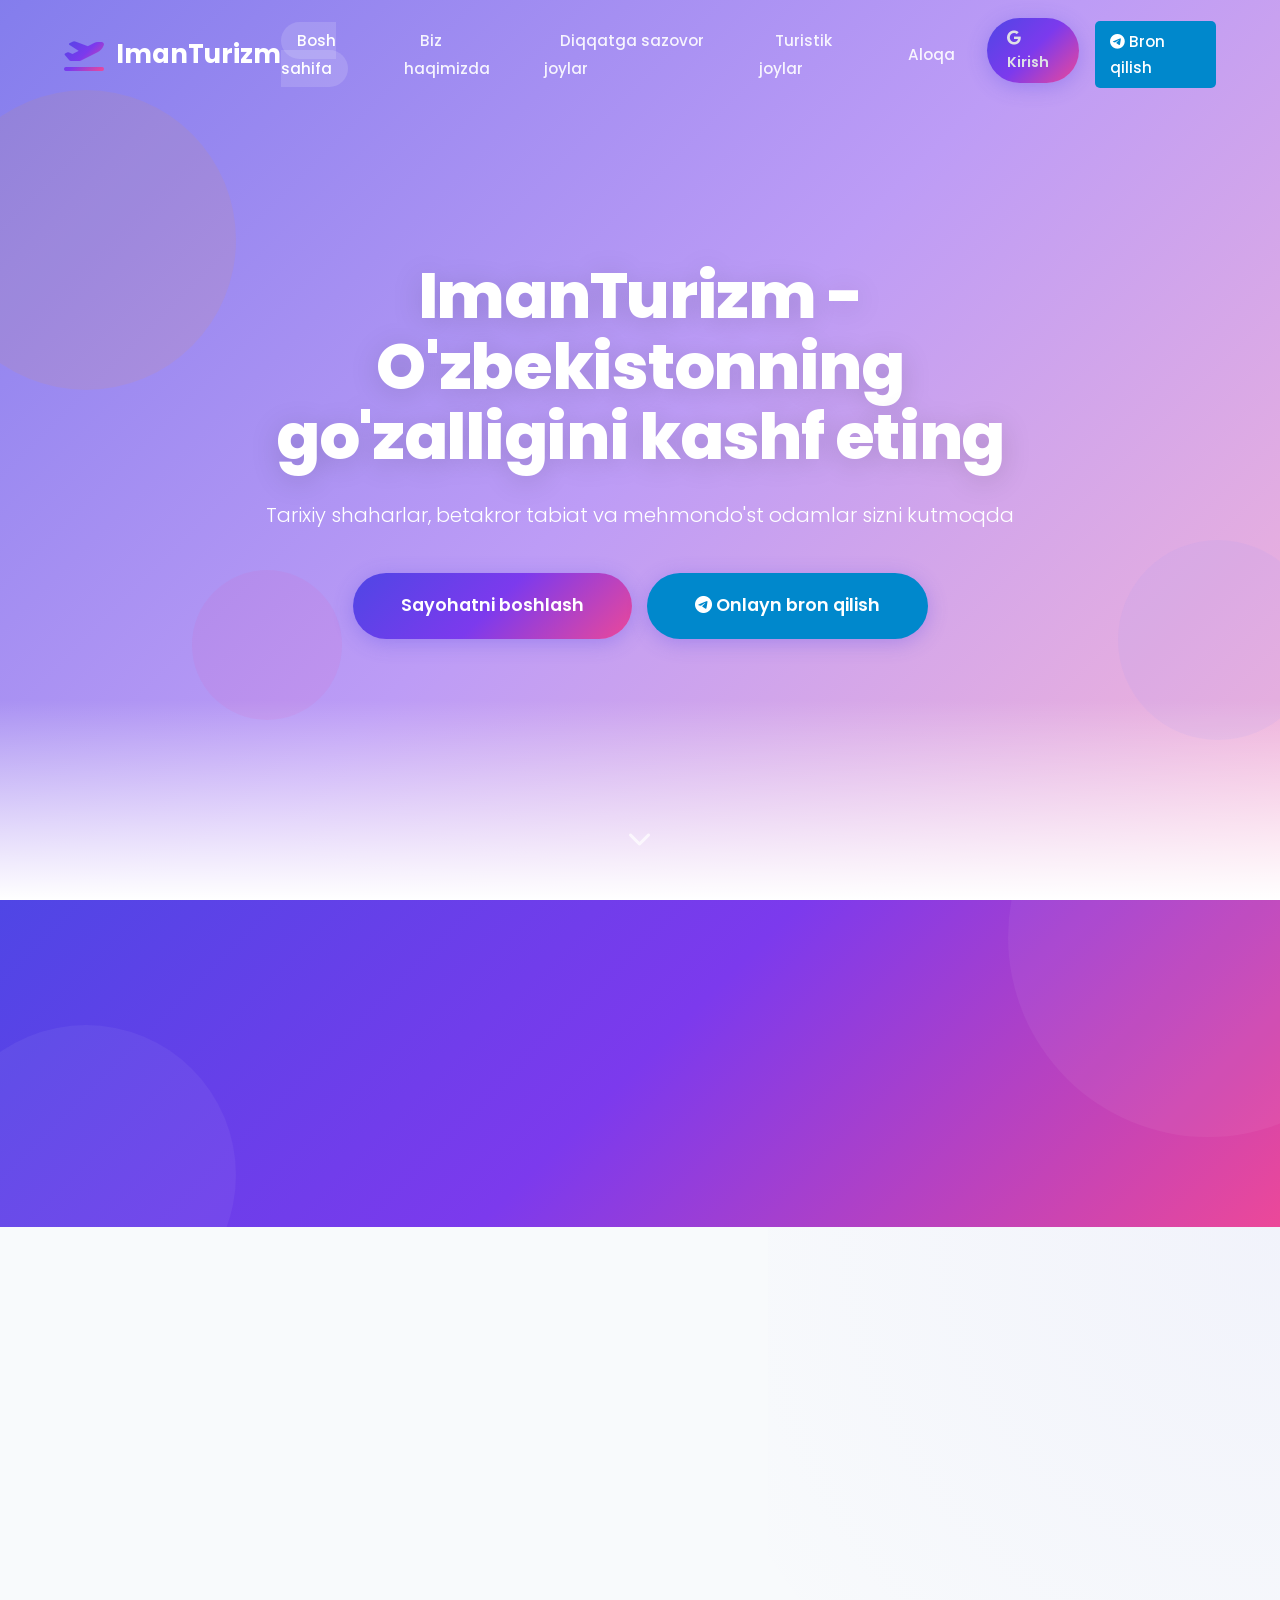
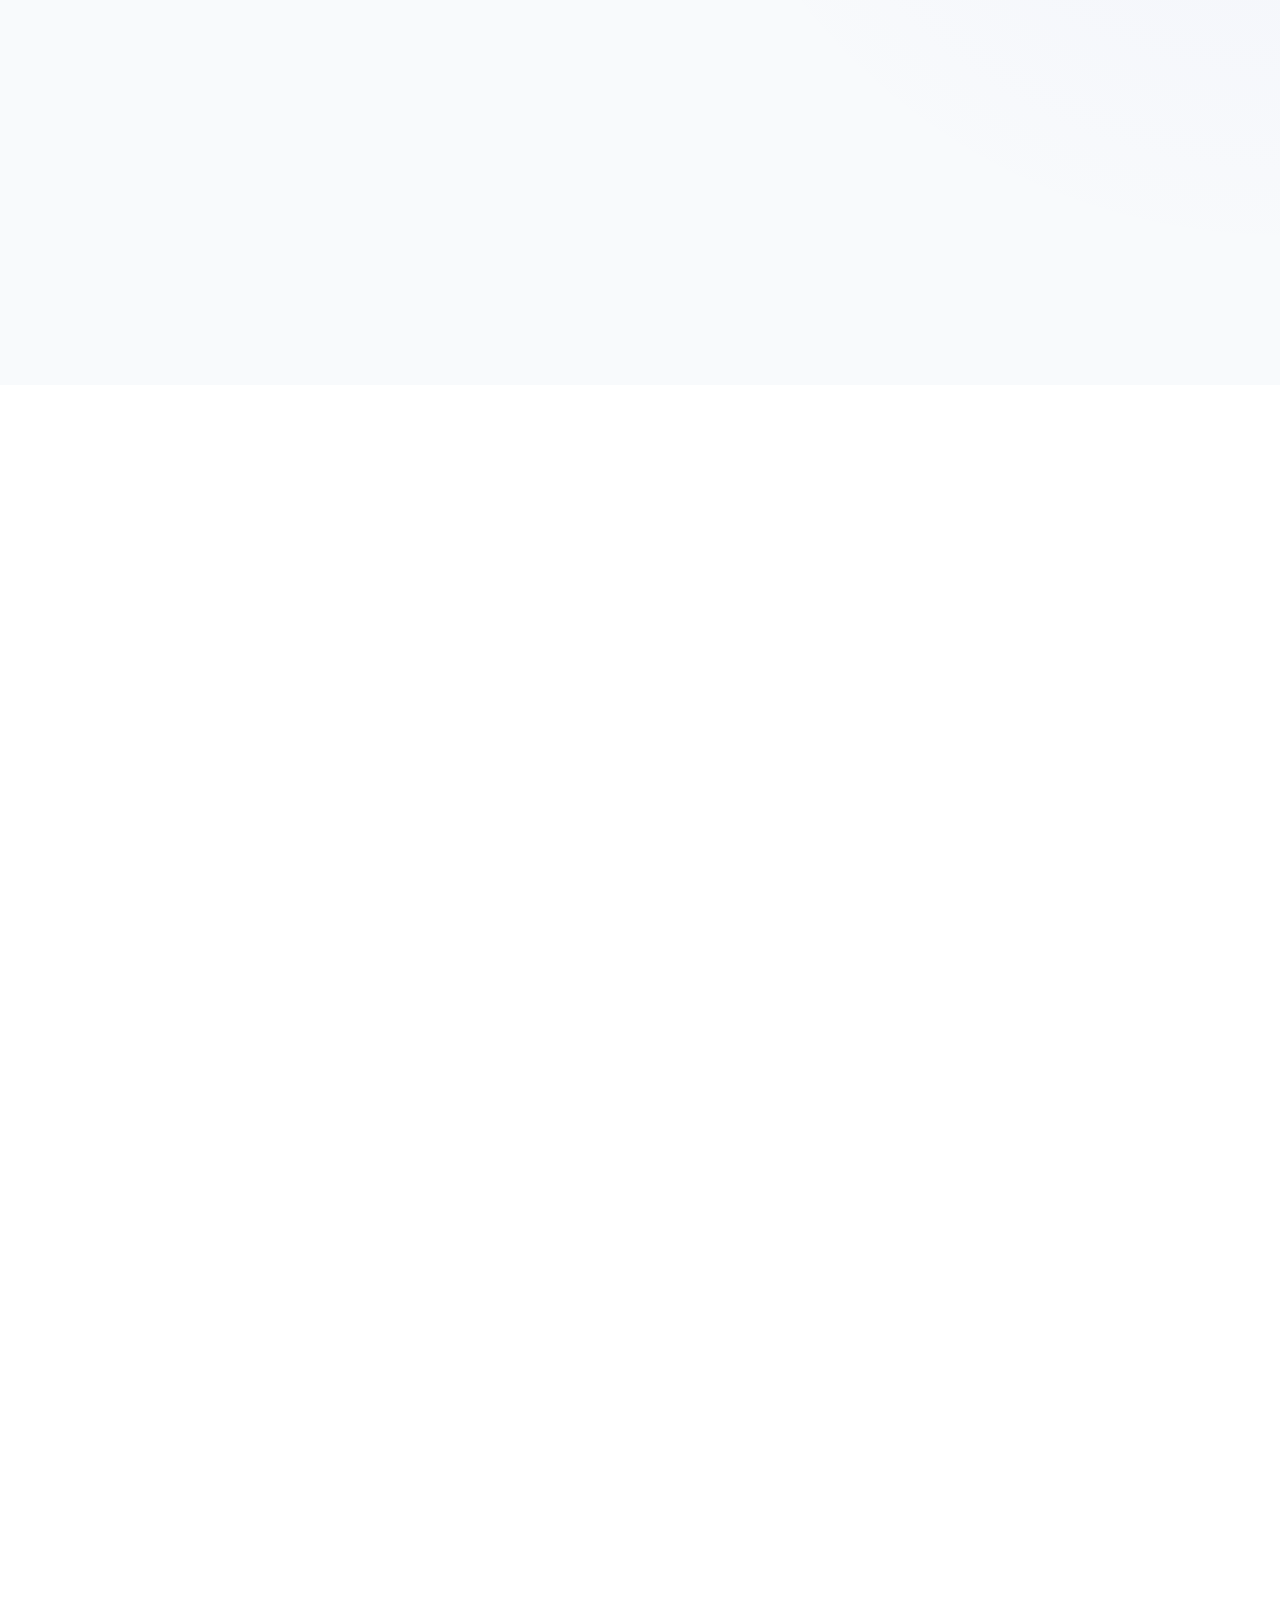
==== commit 49b358d8: "Update SEO preview image" ====
--- a/index.html
+++ b/index.html
@@ -15,7 +15,7 @@
     <!-- Open Graph (Facebook, Telegram) -->
     <meta property="og:title" content="ImanTurizm - O'zbekiston bo'ylab eng yaxshi sayohatlar">
     <meta property="og:description" content="ImanTurizm - O'zbekistonning boy madaniyati va tarixini biz bilan kashf eting. Eng hamyonbop va qulay tur paketlar.">
-    <meta property="og:image" content="https://images.unsplash.com/photo-1564507592333-c60657eea523?w=1200">
+    <meta property="og:image" content="https://imanturizm.uz/SEO-Picture.jpg">
     <meta property="og:url" content="https://imanturizm.uz/">
     <meta property="og:type" content="website">
     
@@ -23,7 +23,7 @@
     <meta name="twitter:card" content="summary_large_image">
     <meta name="twitter:title" content="ImanTurizm - O'zbekiston bo'ylab sayohatlar">
     <meta name="twitter:description" content="ImanTurizm bilan O'zbekiston bo'ylab eng yaxshi sayohat paketlarini bron qiling.">
-    <meta name="twitter:image" content="https://images.unsplash.com/photo-1564507592333-c60657eea523?w=1200">
+    <meta name="twitter:image" content="https://imanturizm.uz/SEO-Picture.jpg">
 
     <!-- Preconnect to external domains -->
     <link rel="preconnect" href="https://fonts.googleapis.com">
